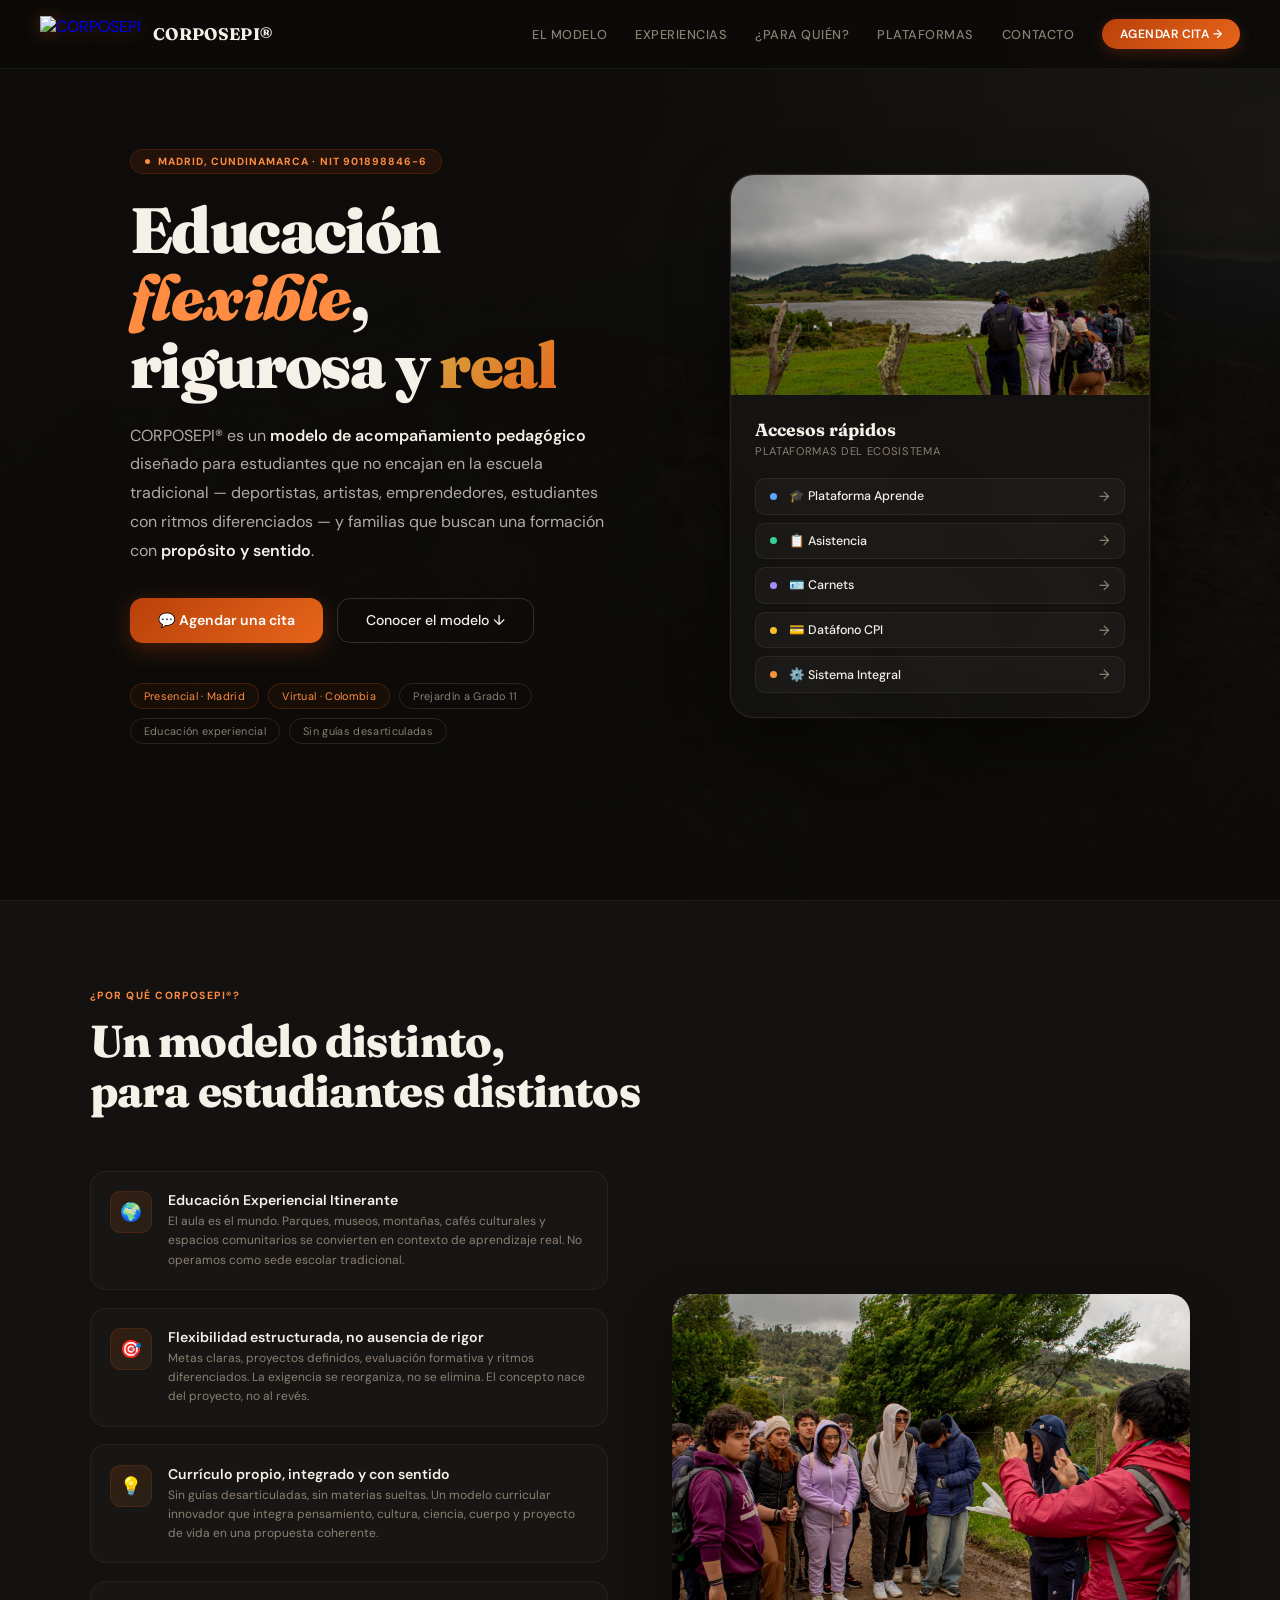
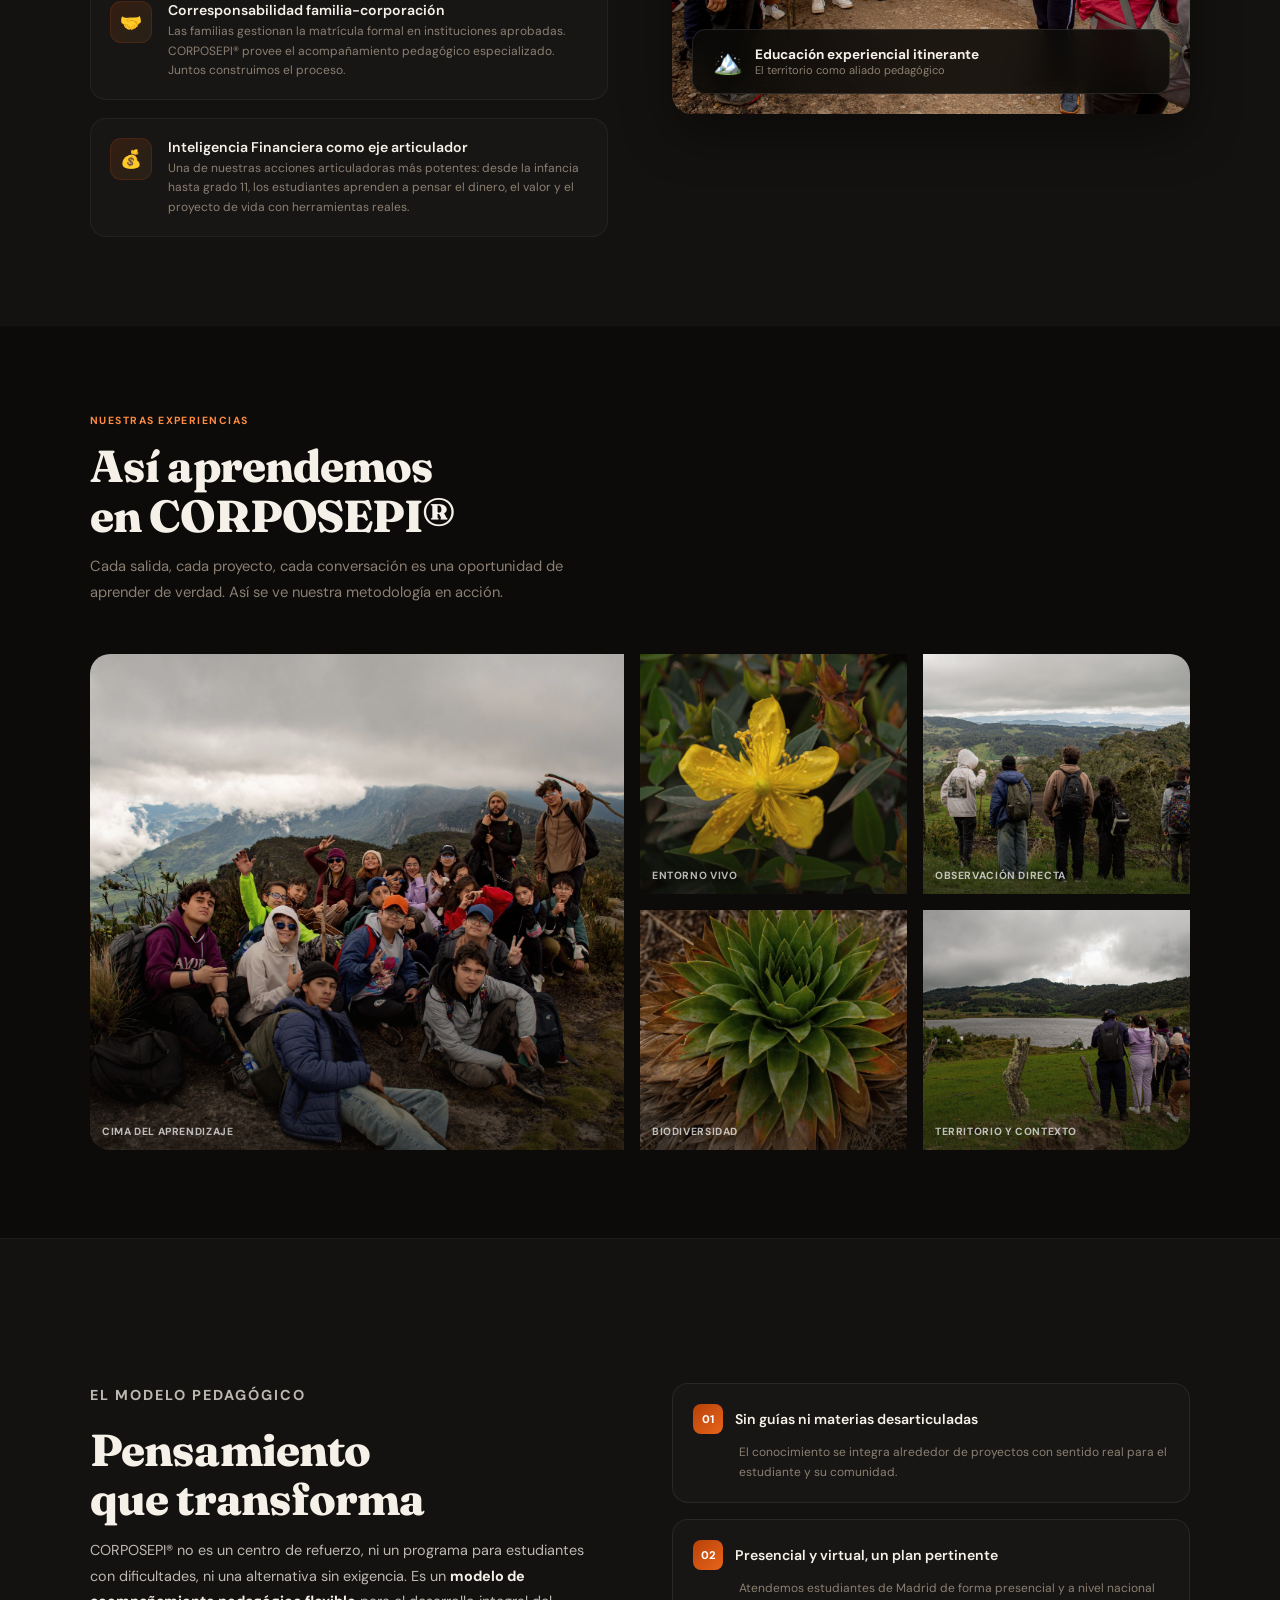
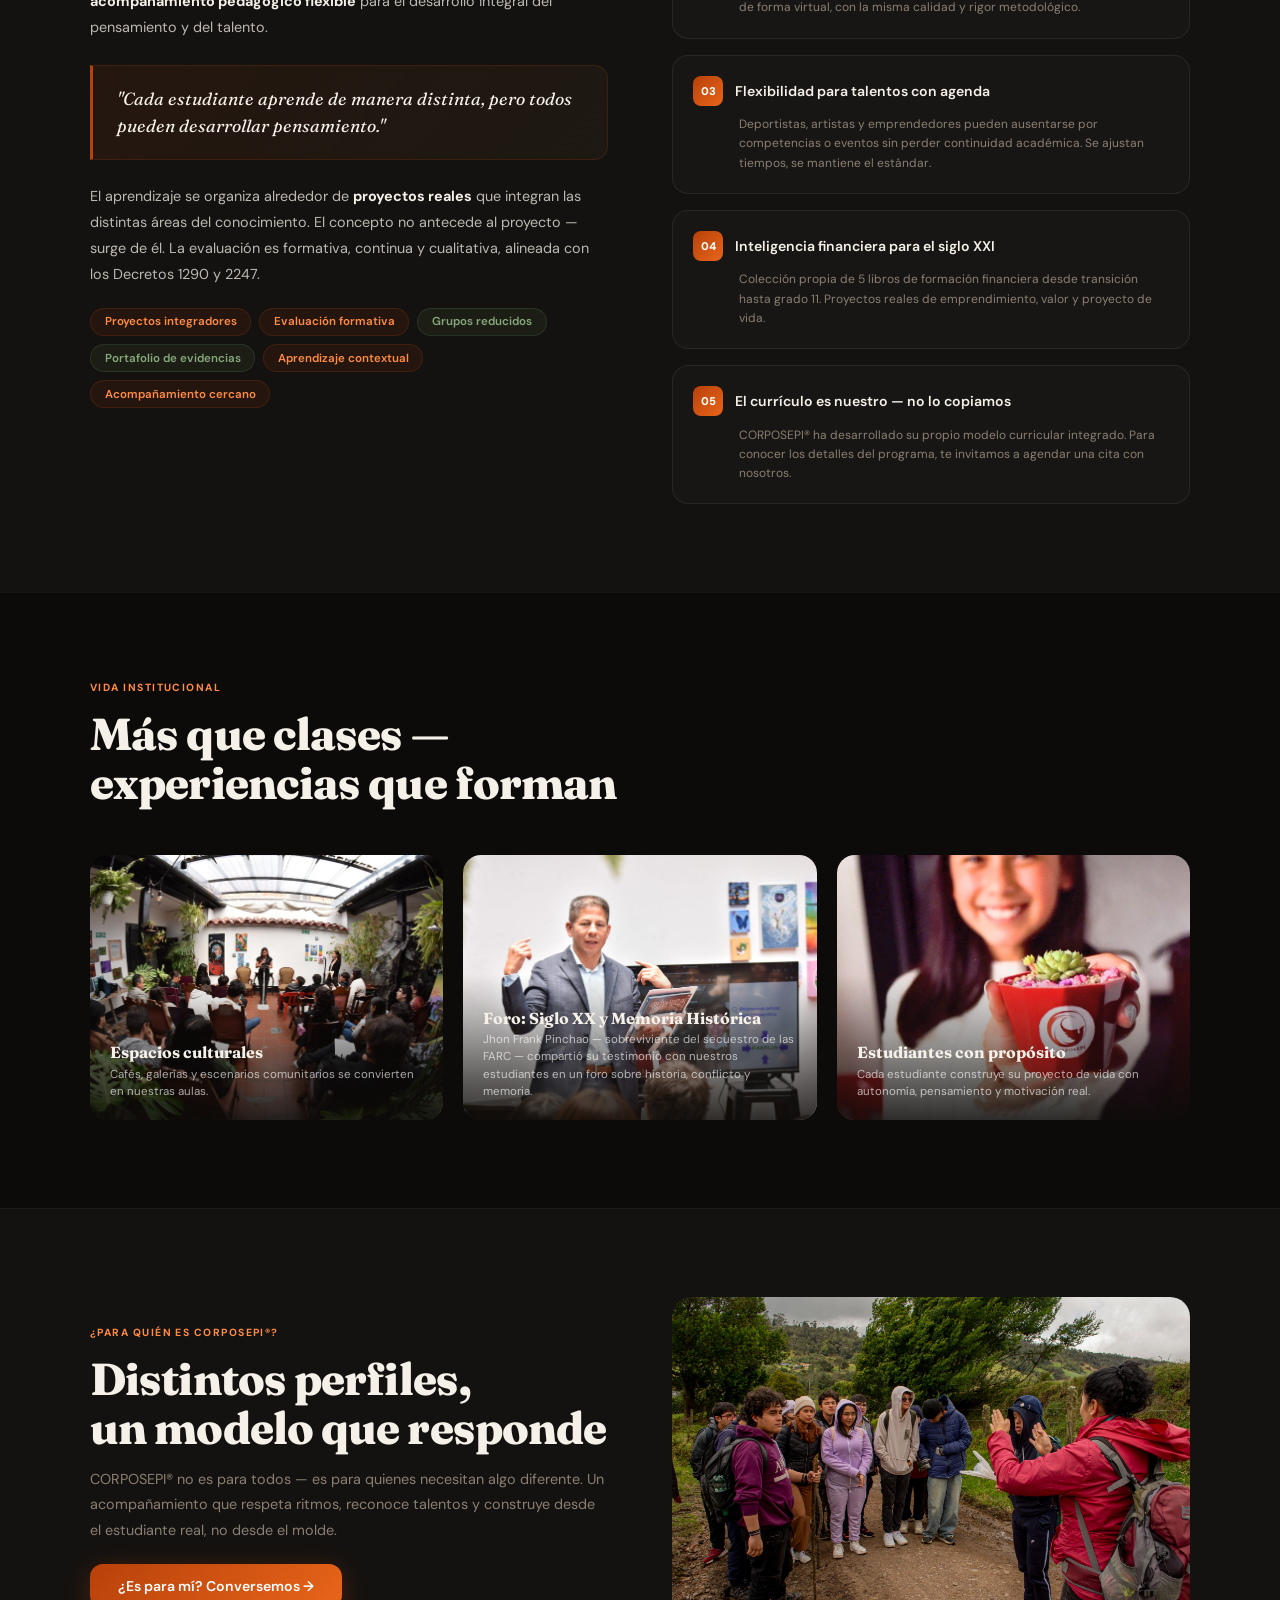
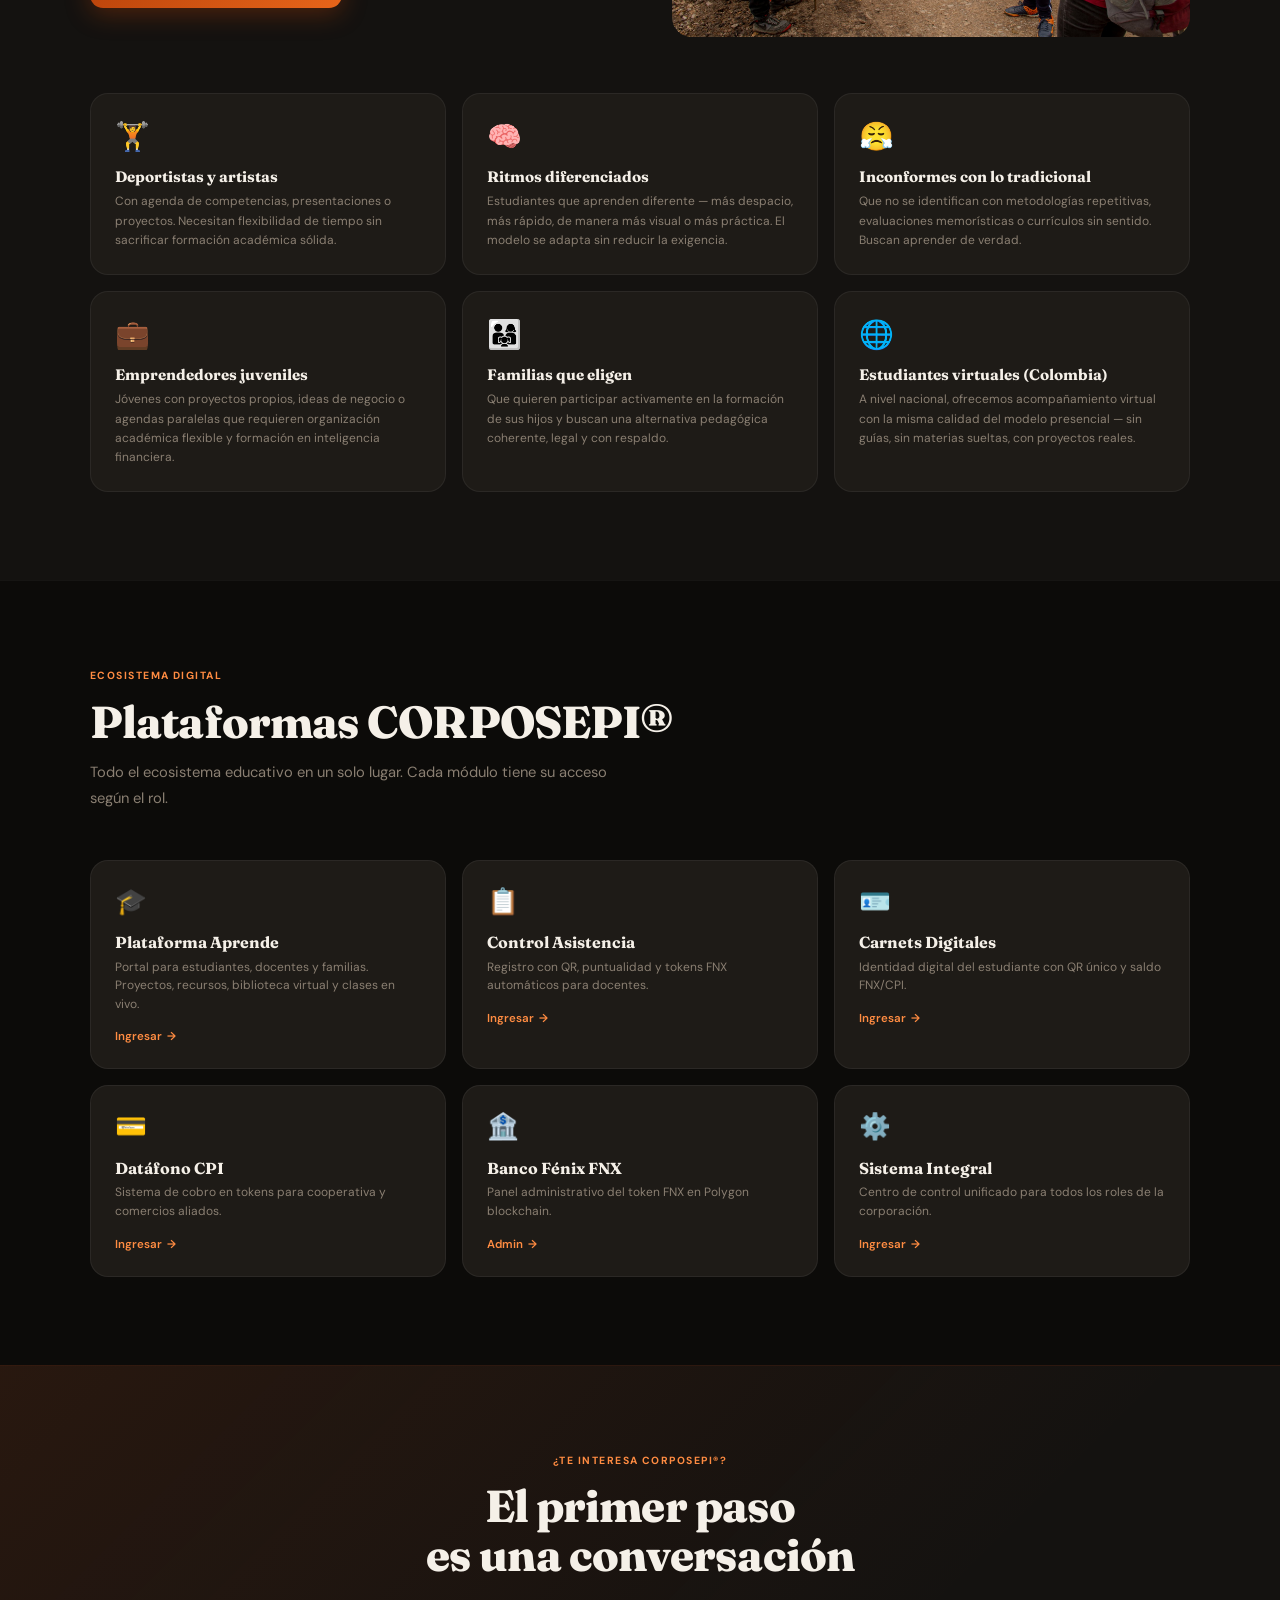
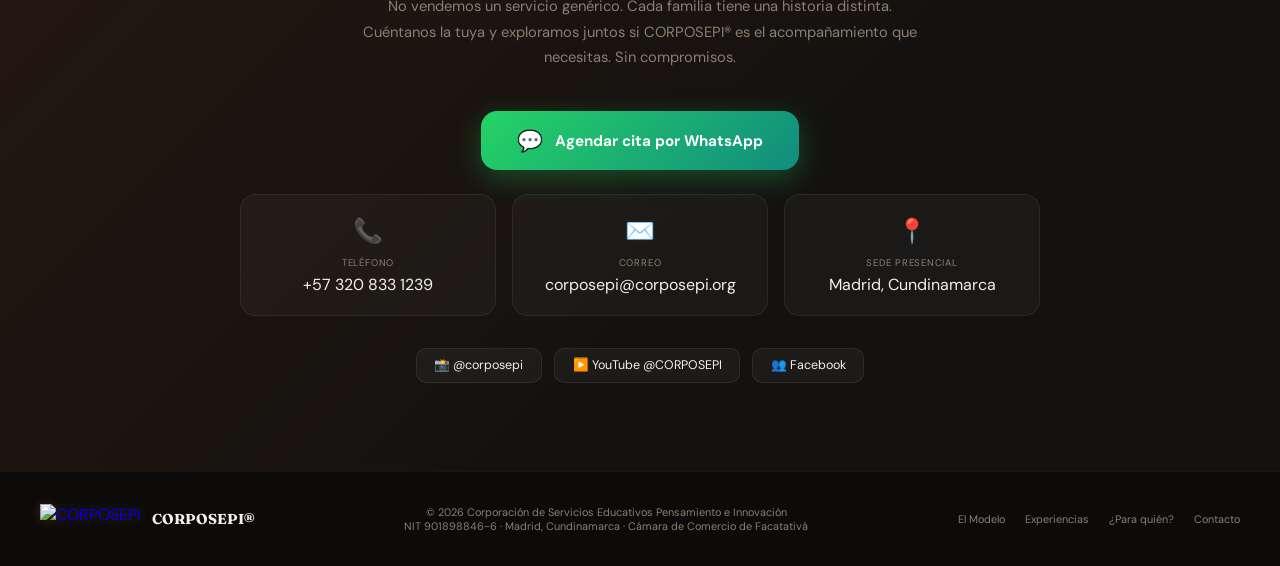
==== index.html @ 85dca864 "Add files via upload" ====
<!DOCTYPE html>
<html lang="es">
<head>
<meta charset="UTF-8"/>
<meta name="viewport" content="width=device-width,initial-scale=1"/>
<title>CORPOSEPI — Pensamiento e Innovación</title>
<meta name="description" content="Corporación de Servicios Educativos Pensamiento e Innovación. Madrid, Cundinamarca. Acompañamiento pedagógico flexible, experiencial e innovador."/>
<link rel="preconnect" href="https://fonts.googleapis.com"/>
<link href="https://fonts.googleapis.com/css2?family=Fraunces:ital,opsz,wght@0,9..144,300;0,9..144,700;0,9..144,900;1,9..144,300;1,9..144,700&family=DM+Sans:wght@300;400;500;600&family=DM+Mono:wght@400;500&display=swap" rel="stylesheet"/>
<style>
:root{
  --corp:#B8410A;--corp2:#E8651A;--corp3:#FF8C42;
  --gold:#D4A843;--gold2:#F0C060;
  --dark:#0C0B09;--dark2:#141210;--dark3:#1E1B17;--dark4:#2A2520;
  --text:#F5F0E8;--muted:#8A7F72;--cream:#F7F2EA;
  --sage:#4A6741;
}
*{margin:0;padding:0;box-sizing:border-box;}
html{scroll-behavior:smooth;}
body{font-family:'DM Sans',sans-serif;background:var(--dark);color:var(--text);overflow-x:hidden;}

/* NAV */
nav{position:fixed;top:0;left:0;right:0;z-index:100;padding:1rem 2.5rem;display:flex;align-items:center;justify-content:space-between;background:rgba(12,11,9,0.9);backdrop-filter:blur(20px);border-bottom:1px solid rgba(255,255,255,0.05);transition:border-color .3s;}
.nav-logo{display:flex;align-items:center;gap:.75rem;text-decoration:none;}
.nav-logo img{height:36px;filter:drop-shadow(0 2px 8px rgba(184,65,10,0.4));}
.nav-brand{font-family:'Fraunces',serif;font-size:1.05rem;font-weight:700;color:var(--text);letter-spacing:.02em;}
.nav-links{display:flex;gap:1.75rem;align-items:center;}
.nav-links a{font-size:.8rem;font-weight:500;color:var(--muted);text-decoration:none;letter-spacing:.04em;text-transform:uppercase;transition:color .2s;}
.nav-links a:hover{color:var(--text);}
.nav-cta{background:linear-gradient(135deg,var(--corp),var(--corp2));color:#fff!important;padding:.45rem 1.1rem;border-radius:99px;font-size:.75rem!important;font-weight:600!important;box-shadow:0 4px 14px rgba(184,65,10,0.3);transition:box-shadow .2s,opacity .2s!important;}
.nav-cta:hover{opacity:.88;box-shadow:0 6px 20px rgba(184,65,10,0.4);}
.nav-burger{display:none;flex-direction:column;gap:5px;cursor:pointer;background:none;border:none;padding:.3rem;}
.nav-burger span{width:22px;height:1.5px;background:var(--text);border-radius:2px;transition:.3s;}

/* HERO */
#hero{min-height:100vh;position:relative;display:flex;align-items:center;overflow:hidden;padding-top:5rem;}
.hero-bg{position:absolute;inset:0;}
.hero-bg img{width:100%;height:100%;object-fit:cover;opacity:.22;filter:brightness(.7) saturate(.8);}
.hero-bg::after{content:'';position:absolute;inset:0;background:linear-gradient(to right,rgba(12,11,9,0.95) 45%,rgba(12,11,9,0.5) 100%),linear-gradient(to top,rgba(12,11,9,0.9) 0%,transparent 40%);}
.hero-inner{position:relative;z-index:1;max-width:1100px;margin:0 auto;padding:4rem 2.5rem;display:grid;grid-template-columns:1fr 420px;gap:4rem;align-items:center;}
.hero-pretag{display:inline-flex;align-items:center;gap:.5rem;background:rgba(184,65,10,0.12);border:1px solid rgba(184,65,10,0.25);border-radius:99px;padding:.3rem .85rem;font-size:.65rem;font-weight:700;color:var(--corp3);letter-spacing:.1em;text-transform:uppercase;margin-bottom:1.4rem;}
.hero-pretag::before{content:'';width:5px;height:5px;border-radius:50%;background:var(--corp3);animation:pulse 2s infinite;}
@keyframes pulse{0%,100%{opacity:1}50%{opacity:.3}}
h1{font-family:'Fraunces',serif;font-size:clamp(2.6rem,5vw,4rem);font-weight:900;line-height:1.05;letter-spacing:-.025em;margin-bottom:1.5rem;}
h1 em{font-style:italic;color:var(--corp3);}
h1 span{background:linear-gradient(135deg,var(--gold),var(--corp2));-webkit-background-clip:text;-webkit-text-fill-color:transparent;}
.hero-lead{font-size:1rem;color:rgba(245,240,232,0.7);line-height:1.8;max-width:480px;margin-bottom:2rem;}
.hero-lead strong{color:var(--text);font-weight:600;}
.hero-btns{display:flex;gap:.85rem;flex-wrap:wrap;margin-bottom:2.5rem;}
.btn-p{background:linear-gradient(135deg,var(--corp),var(--corp2));color:#fff;text-decoration:none;padding:.8rem 1.75rem;border-radius:13px;font-size:.88rem;font-weight:600;box-shadow:0 6px 24px rgba(184,65,10,0.35);transition:transform .2s,box-shadow .2s;display:inline-flex;align-items:center;gap:.45rem;}
.btn-p:hover{transform:translateY(-2px);box-shadow:0 10px 32px rgba(184,65,10,0.45);}
.btn-o{border:1px solid rgba(255,255,255,0.15);color:var(--text);text-decoration:none;padding:.8rem 1.75rem;border-radius:13px;font-size:.88rem;font-weight:500;transition:border-color .2s,background .2s;display:inline-flex;align-items:center;gap:.45rem;}
.btn-o:hover{border-color:rgba(255,255,255,0.3);background:rgba(255,255,255,0.04);}
.hero-chips{display:flex;gap:.6rem;flex-wrap:wrap;}
.chip{font-size:.68rem;padding:.3rem .8rem;border-radius:99px;border:1px solid rgba(255,255,255,0.1);color:var(--muted);letter-spacing:.03em;}
.chip.c{border-color:rgba(184,65,10,0.3);color:var(--corp3);background:rgba(184,65,10,0.07);}

/* Hero card */
.hero-card{background:rgba(255,255,255,0.03);backdrop-filter:blur(24px);border:1px solid rgba(255,255,255,0.08);border-radius:24px;padding:0;overflow:hidden;box-shadow:0 20px 60px rgba(0,0,0,0.4),0 0 0 1px rgba(184,65,10,0.1);}
.hero-card-img{width:100%;height:220px;object-fit:cover;object-position:center top;display:block;}
.hero-card-body{padding:1.5rem;}
.hc-title{font-family:'Fraunces',serif;font-size:1.1rem;font-weight:700;margin-bottom:.25rem;}
.hc-sub{font-size:.7rem;color:var(--muted);letter-spacing:.06em;text-transform:uppercase;margin-bottom:1.25rem;}
.hc-links{display:flex;flex-direction:column;gap:.5rem;}
.hc-link{display:flex;align-items:center;gap:.7rem;padding:.55rem .9rem;background:rgba(255,255,255,0.03);border:1px solid rgba(255,255,255,0.06);border-radius:10px;text-decoration:none;color:var(--text);font-size:.78rem;font-weight:500;transition:border-color .2s,background .2s;}
.hc-link:hover{border-color:rgba(184,65,10,0.3);background:rgba(184,65,10,0.05);}
.hc-dot{width:7px;height:7px;border-radius:50%;flex-shrink:0;}
.hc-arr{margin-left:auto;color:var(--muted);font-size:.85rem;transition:transform .2s;}
.hc-link:hover .hc-arr{transform:translateX(3px);}

/* SECTIONS */
section{padding:5.5rem 2.5rem;position:relative;z-index:1;}
.si{max-width:1100px;margin:0 auto;}
.sec-label{font-size:.65rem;font-weight:700;letter-spacing:.14em;text-transform:uppercase;color:var(--corp3);margin-bottom:.9rem;}
.sec-title{font-family:'Fraunces',serif;font-size:clamp(1.8rem,3.5vw,2.8rem);font-weight:800;line-height:1.1;letter-spacing:-.02em;margin-bottom:.9rem;}
.sec-desc{font-size:.92rem;color:var(--muted);line-height:1.75;max-width:520px;}

/* DIFERENCIAL */
#diferencial{background:var(--dark2);border-top:1px solid rgba(255,255,255,0.04);}
.dif-grid{display:grid;grid-template-columns:1fr 1fr;gap:4rem;align-items:center;margin-top:3.5rem;}
.dif-items{display:flex;flex-direction:column;gap:1.1rem;}
.dif-item{display:flex;gap:1rem;padding:1.2rem;background:rgba(255,255,255,0.02);border:1px solid rgba(255,255,255,0.05);border-radius:16px;transition:border-color .2s;}
.dif-item:hover{border-color:rgba(184,65,10,0.2);}
.dif-icon{width:42px;height:42px;border-radius:11px;display:flex;align-items:center;justify-content:center;font-size:1.1rem;flex-shrink:0;background:linear-gradient(135deg,rgba(184,65,10,0.18),rgba(212,168,67,0.08));border:1px solid rgba(184,65,10,0.2);}
.dif-t{font-weight:600;font-size:.88rem;margin-bottom:.2rem;}
.dif-d{font-size:.75rem;color:var(--muted);line-height:1.6;}
.dif-visual{position:relative;}
.dif-img-main{width:100%;border-radius:20px;object-fit:cover;height:420px;display:block;box-shadow:0 20px 50px rgba(0,0,0,0.4);}
.dif-badge{position:absolute;bottom:1.25rem;left:1.25rem;right:1.25rem;background:rgba(12,11,9,0.88);backdrop-filter:blur(12px);border:1px solid rgba(255,255,255,0.1);border-radius:14px;padding:1rem 1.25rem;display:flex;align-items:center;gap:.75rem;}
.dif-badge-icon{font-size:1.5rem;}
.dif-badge-t{font-weight:700;font-size:.85rem;}
.dif-badge-s{font-size:.7rem;color:var(--muted);}

/* GALERIA */
#galeria{border-top:1px solid rgba(255,255,255,0.04);}
.gallery-grid{display:grid;grid-template-columns:2fr 1fr 1fr;grid-template-rows:240px 240px;gap:1rem;margin-top:3rem;border-radius:20px;overflow:hidden;}
.g-item{overflow:hidden;position:relative;cursor:pointer;}
.g-item img{width:100%;height:100%;object-fit:cover;transition:transform .5s ease,filter .3s;filter:saturate(.85);}
.g-item:hover img{transform:scale(1.05);filter:saturate(1.1);}
.g-item.big{grid-row:span 2;}
.g-item::after{content:'';position:absolute;inset:0;background:linear-gradient(to top,rgba(12,11,9,0.5) 0%,transparent 50%);pointer-events:none;}
.g-label{position:absolute;bottom:.75rem;left:.75rem;font-size:.65rem;font-weight:700;letter-spacing:.06em;text-transform:uppercase;color:rgba(255,255,255,0.7);z-index:1;}

/* MODELO */
#modelo{background:var(--dark2);border-top:1px solid rgba(255,255,255,0.04);}
.modelo-grid{display:grid;grid-template-columns:1fr 1fr;gap:4rem;align-items:start;margin-top:3.5rem;}
.modelo-text p{font-size:.9rem;color:rgba(245,240,232,0.75);line-height:1.8;margin-bottom:1rem;}
.modelo-text strong{color:var(--text);}
.modelo-quote{background:linear-gradient(135deg,rgba(184,65,10,0.1),rgba(212,168,67,0.05));border:1px solid rgba(184,65,10,0.2);border-left:3px solid var(--corp);border-radius:0 14px 14px 0;padding:1.25rem 1.5rem;margin:1.5rem 0;font-family:'Fraunces',serif;font-style:italic;font-size:1.1rem;line-height:1.5;color:var(--text);}
.modelo-pills{display:flex;flex-wrap:wrap;gap:.5rem;margin-top:1.25rem;}
.pill{font-size:.72rem;font-weight:600;padding:.35rem .85rem;border-radius:99px;background:rgba(184,65,10,0.1);border:1px solid rgba(184,65,10,0.2);color:var(--corp3);}
.pill.g{background:rgba(74,103,65,0.15);border-color:rgba(74,103,65,0.3);color:#86a87a;}
.modelo-cards{display:flex;flex-direction:column;gap:1rem;}
.mc{background:rgba(255,255,255,0.02);border:1px solid rgba(255,255,255,0.07);border-radius:16px;padding:1.25rem;}
.mc-head{display:flex;align-items:center;gap:.75rem;margin-bottom:.6rem;}
.mc-num{width:30px;height:30px;border-radius:8px;background:linear-gradient(135deg,var(--corp),var(--corp2));display:flex;align-items:center;justify-content:center;font-size:.7rem;font-weight:800;color:#fff;flex-shrink:0;}
.mc-t{font-weight:600;font-size:.88rem;}
.mc-d{font-size:.75rem;color:var(--muted);line-height:1.6;padding-left:2.85rem;}

/* FOTOS EVENTO */
#eventos{border-top:1px solid rgba(255,255,255,0.04);}
.eventos-grid{display:grid;grid-template-columns:1fr 1fr 1fr;gap:1.25rem;margin-top:3rem;}
.ev-card{border-radius:18px;overflow:hidden;position:relative;aspect-ratio:4/3;}
.ev-card img{width:100%;height:100%;object-fit:cover;transition:transform .4s;}
.ev-card:hover img{transform:scale(1.04);}
.ev-overlay{position:absolute;inset:0;background:linear-gradient(to top,rgba(12,11,9,0.85) 0%,transparent 55%);display:flex;flex-direction:column;justify-content:flex-end;padding:1.25rem;}
.ev-title{font-family:'Fraunces',serif;font-size:1rem;font-weight:700;margin-bottom:.2rem;}
.ev-desc{font-size:.72rem;color:rgba(255,255,255,0.65);line-height:1.5;}

/* PERFILES */
#perfiles{background:var(--dark2);border-top:1px solid rgba(255,255,255,0.04);}
.perfiles-intro{display:grid;grid-template-columns:1fr 1fr;gap:4rem;align-items:center;margin-bottom:3.5rem;}
.perfiles-img{border-radius:20px;overflow:hidden;height:340px;}
.perfiles-img img{width:100%;height:100%;object-fit:cover;object-position:center 30%;}
.perfiles-grid{display:grid;grid-template-columns:repeat(3,1fr);gap:1rem;}
.pf-card{background:var(--dark3);border:1px solid rgba(255,255,255,0.06);border-radius:18px;padding:1.5rem;transition:transform .2s,border-color .2s;}
.pf-card:hover{transform:translateY(-3px);border-color:rgba(184,65,10,0.2);}
.pf-icon{font-size:1.75rem;margin-bottom:.75rem;}
.pf-t{font-family:'Fraunces',serif;font-size:.95rem;font-weight:700;margin-bottom:.4rem;}
.pf-d{font-size:.75rem;color:var(--muted);line-height:1.6;}

/* ACCESOS */
#accesos{border-top:1px solid rgba(255,255,255,0.04);}
.accesos-grid{display:grid;grid-template-columns:repeat(3,1fr);gap:1rem;margin-top:3rem;}
.ac-card{background:var(--dark3);border:1px solid rgba(255,255,255,0.06);border-radius:18px;padding:1.5rem;text-decoration:none;color:var(--text);display:block;transition:transform .25s,border-color .25s,box-shadow .25s;position:relative;overflow:hidden;}
.ac-card::before{content:'';position:absolute;inset:0;background:linear-gradient(135deg,var(--cc,rgba(184,65,10,0.07)) 0%,transparent 60%);opacity:0;transition:opacity .3s;}
.ac-card:hover{transform:translateY(-4px);box-shadow:0 16px 48px rgba(0,0,0,0.3);}
.ac-card:hover::before{opacity:1;}
.ac-icon{font-size:1.6rem;margin-bottom:.9rem;}
.ac-t{font-family:'Fraunces',serif;font-size:1rem;font-weight:700;margin-bottom:.35rem;}
.ac-d{font-size:.75rem;color:var(--muted);line-height:1.55;margin-bottom:1rem;}
.ac-arr{font-size:.72rem;font-weight:600;color:var(--corp3);display:flex;align-items:center;gap:.3rem;transition:gap .2s;}
.ac-card:hover .ac-arr{gap:.55rem;}

/* CTA CONTACTO */
#contacto{background:linear-gradient(135deg,rgba(184,65,10,0.12) 0%,rgba(12,11,9,0) 60%),var(--dark2);border-top:1px solid rgba(184,65,10,0.15);}
.cta-inner{max-width:800px;margin:0 auto;text-align:center;}
.cta-inner .sec-desc{margin:0 auto 2.5rem;max-width:560px;}
.cta-cards{display:grid;grid-template-columns:repeat(3,1fr);gap:1rem;margin-bottom:2rem;}
.cc{background:rgba(255,255,255,0.03);border:1px solid rgba(255,255,255,0.07);border-radius:16px;padding:1.25rem;text-align:center;text-decoration:none;color:var(--text);transition:border-color .2s,transform .2s;}
.cc:hover{border-color:rgba(184,65,10,0.3);transform:translateY(-3px);}
.cc-icon{font-size:1.5rem;margin-bottom:.6rem;}
.cc-l{font-size:.6rem;color:var(--muted);letter-spacing:.08em;text-transform:uppercase;margin-bottom:.3rem;}
.cc-v{font-size:.82rem;font-weight:500;}
.cta-whatsapp{display:inline-flex;align-items:center;gap:.75rem;background:linear-gradient(135deg,#25D366,#128C7E);color:#fff;text-decoration:none;padding:1rem 2.25rem;border-radius:16px;font-size:.95rem;font-weight:700;box-shadow:0 8px 28px rgba(37,211,102,0.3);transition:transform .2s,box-shadow .2s;margin-bottom:1.5rem;}
.cta-whatsapp:hover{transform:translateY(-2px);box-shadow:0 12px 36px rgba(37,211,102,0.4);}
.cta-social{display:flex;gap:.75rem;justify-content:center;flex-wrap:wrap;}
.csoc{display:flex;align-items:center;gap:.5rem;background:rgba(255,255,255,0.04);border:1px solid rgba(255,255,255,0.08);border-radius:10px;padding:.55rem 1.1rem;font-size:.78rem;color:var(--text);text-decoration:none;transition:border-color .2s;}
.csoc:hover{border-color:rgba(255,255,255,0.2);}

/* FOOTER */
footer{background:var(--dark);border-top:1px solid rgba(255,255,255,0.05);padding:2rem 2.5rem;display:flex;align-items:center;justify-content:space-between;flex-wrap:wrap;gap:1rem;position:relative;z-index:1;}
.fl{display:flex;align-items:center;gap:.7rem;text-decoration:none;}
.fl img{height:30px;filter:drop-shadow(0 1px 5px rgba(184,65,10,0.35));}
.fl-n{font-family:'Fraunces',serif;font-size:.9rem;font-weight:700;color:var(--text);}
.ft{font-size:.68rem;color:var(--muted);text-align:center;}
.flinks{display:flex;gap:1.25rem;}
.flinks a{font-size:.68rem;color:var(--muted);text-decoration:none;transition:color .2s;}
.flinks a:hover{color:var(--text);}

/* MOBILE MENU */
.mm{display:none;position:fixed;inset:0;background:rgba(12,11,9,.97);backdrop-filter:blur(20px);z-index:99;flex-direction:column;align-items:center;justify-content:center;gap:2rem;}
.mm.open{display:flex;}
.mm a{font-family:'Fraunces',serif;font-size:1.8rem;font-weight:700;color:var(--text);text-decoration:none;opacity:.6;transition:opacity .2s;}
.mm a:hover{opacity:1;}
.mm-close{position:absolute;top:1.25rem;right:2rem;background:none;border:none;color:var(--text);font-size:1.4rem;cursor:pointer;opacity:.6;}

/* RESPONSIVE */
@media(max-width:900px){
  nav{padding:.85rem 1.25rem;}
  .nav-links{display:none;}
  .nav-burger{display:flex;}
  #hero{padding-top:4rem;}
  .hero-inner{grid-template-columns:1fr;gap:2rem;padding:3rem 1.25rem;}
  .hero-card{display:none;}
  h1{font-size:2.4rem;}
  .dif-grid,.modelo-grid,.perfiles-intro{grid-template-columns:1fr;gap:2rem;}
  .gallery-grid{grid-template-columns:1fr 1fr;grid-template-rows:auto;}
  .g-item.big{grid-row:span 1;}
  .eventos-grid,.perfiles-grid{grid-template-columns:1fr;}
  .accesos-grid{grid-template-columns:1fr 1fr;}
  .cta-cards{grid-template-columns:1fr;}
  section{padding:3.5rem 1.25rem;}
  footer{flex-direction:column;align-items:flex-start;}
}
@media(max-width:600px){
  .accesos-grid{grid-template-columns:1fr;}
  .gallery-grid{grid-template-columns:1fr;}
}

/* ANIMATIONS */
.fu{opacity:0;transform:translateY(28px);transition:opacity .65s ease,transform .65s ease;}
.fu.vis{opacity:1;transform:translateY(0);}
</style>
</head>
<body>

<nav>
  <a href="#" class="nav-logo">
    <img src="https://corposepi.github.io/corposepi-aprende/logo.png" alt="CORPOSEPI"/>
    <span class="nav-brand">CORPOSEPI®</span>
  </a>
  <div class="nav-links">
    <a href="#diferencial">El Modelo</a>
    <a href="#galeria">Experiencias</a>
    <a href="#perfiles">¿Para quién?</a>
    <a href="#accesos">Plataformas</a>
    <a href="#contacto">Contacto</a>
    <a href="https://wa.me/573208331239?text=Hola%2C+me+interesa+conocer+más+sobre+CORPOSEPI" target="_blank" class="nav-cta">Agendar cita →</a>
  </div>
  <button class="nav-burger" onclick="toggleMM()" aria-label="Menú"><span></span><span></span><span></span></button>
</nav>

<div class="mm" id="mm">
  <button class="mm-close" onclick="toggleMM()">✕</button>
  <a href="#diferencial" onclick="toggleMM()">El Modelo</a>
  <a href="#galeria" onclick="toggleMM()">Experiencias</a>
  <a href="#perfiles" onclick="toggleMM()">¿Para quién?</a>
  <a href="#accesos" onclick="toggleMM()">Plataformas</a>
  <a href="#contacto" onclick="toggleMM()">Contacto</a>
  <a href="https://wa.me/573208331239?text=Hola%2C+me+interesa+conocer+más+sobre+CORPOSEPI" target="_blank">Agendar cita</a>
</div>

<!-- HERO -->
<section id="hero">
  <div class="hero-bg">
    <img src="[data-uri]" alt="Estudiantes CORPOSEPI"/>
  </div>
  <div class="hero-inner">
    <div>
      <div class="hero-pretag">Madrid, Cundinamarca · NIT 901898846-6</div>
      <h1>Educación <em>flexible</em>,<br/>rigurosa y <span>real</span></h1>
      <p class="hero-lead">
        CORPOSEPI® es un <strong>modelo de acompañamiento pedagógico</strong> diseñado para estudiantes que no encajan en la escuela tradicional — deportistas, artistas, emprendedores, estudiantes con ritmos diferenciados — y familias que buscan una formación con <strong>propósito y sentido</strong>.
      </p>
      <div class="hero-btns">
        <a href="https://wa.me/573208331239?text=Hola%2C+quiero+agendar+una+cita+para+conocer+CORPOSEPI" target="_blank" class="btn-p">💬 Agendar una cita</a>
        <a href="#diferencial" class="btn-o">Conocer el modelo ↓</a>
      </div>
      <div class="hero-chips">
        <span class="chip c">Presencial · Madrid</span>
        <span class="chip c">Virtual · Colombia</span>
        <span class="chip">Prejardín a Grado 11</span>
        <span class="chip">Educación experiencial</span>
        <span class="chip">Sin guías desarticuladas</span>
      </div>
    </div>
    <div>
      <div class="hero-card">
        <img src="[data-uri]" alt="Salida pedagógica" class="hero-card-img"/>
        <div class="hero-card-body">
          <div class="hc-title">Accesos rápidos</div>
          <div class="hc-sub">Plataformas del ecosistema</div>
          <div class="hc-links">
            <a href="https://corposepi.github.io/corposepi-aprende/" target="_blank" class="hc-link">
              <div class="hc-dot" style="background:#60a5fa"></div>🎓 Plataforma Aprende<span class="hc-arr">→</span>
            </a>
            <a href="https://corposepi.github.io/corposepi-asistencia/" target="_blank" class="hc-link">
              <div class="hc-dot" style="background:#34d399"></div>📋 Asistencia<span class="hc-arr">→</span>
            </a>
            <a href="https://corposepi.github.io/corposepi-carnets/" target="_blank" class="hc-link">
              <div class="hc-dot" style="background:#a78bfa"></div>🪪 Carnets<span class="hc-arr">→</span>
            </a>
            <a href="https://corposepi.github.io/corposepi-datafono/" target="_blank" class="hc-link">
              <div class="hc-dot" style="background:#fbbf24"></div>💳 Datáfono CPI<span class="hc-arr">→</span>
            </a>
            <a href="https://corposepi.github.io/corposepi-sistema/" target="_blank" class="hc-link">
              <div class="hc-dot" style="background:#fb923c"></div>⚙️ Sistema Integral<span class="hc-arr">→</span>
            </a>
          </div>
        </div>
      </div>
    </div>
  </div>
</section>

<!-- DIFERENCIAL -->
<section id="diferencial">
<div class="si">
  <div class="fu"><p class="sec-label">¿Por qué CORPOSEPI®?</p></div>
  <h2 class="sec-title fu">Un modelo distinto,<br/>para estudiantes distintos</h2>
  <div class="dif-grid">
    <div class="dif-items">
      <div class="dif-item fu">
        <div class="dif-icon">🌍</div>
        <div><div class="dif-t">Educación Experiencial Itinerante</div><div class="dif-d">El aula es el mundo. Parques, museos, montañas, cafés culturales y espacios comunitarios se convierten en contexto de aprendizaje real. No operamos como sede escolar tradicional.</div></div>
      </div>
      <div class="dif-item fu">
        <div class="dif-icon">🎯</div>
        <div><div class="dif-t">Flexibilidad estructurada, no ausencia de rigor</div><div class="dif-d">Metas claras, proyectos definidos, evaluación formativa y ritmos diferenciados. La exigencia se reorganiza, no se elimina. El concepto nace del proyecto, no al revés.</div></div>
      </div>
      <div class="dif-item fu">
        <div class="dif-icon">💡</div>
        <div><div class="dif-t">Currículo propio, integrado y con sentido</div><div class="dif-d">Sin guías desarticuladas, sin materias sueltas. Un modelo curricular innovador que integra pensamiento, cultura, ciencia, cuerpo y proyecto de vida en una propuesta coherente.</div></div>
      </div>
      <div class="dif-item fu">
        <div class="dif-icon">🤝</div>
        <div><div class="dif-t">Corresponsabilidad familia-corporación</div><div class="dif-d">Las familias gestionan la matrícula formal en instituciones aprobadas. CORPOSEPI® provee el acompañamiento pedagógico especializado. Juntos construimos el proceso.</div></div>
      </div>
      <div class="dif-item fu">
        <div class="dif-icon">💰</div>
        <div><div class="dif-t">Inteligencia Financiera como eje articulador</div><div class="dif-d">Una de nuestras acciones articuladoras más potentes: desde la infancia hasta grado 11, los estudiantes aprenden a pensar el dinero, el valor y el proyecto de vida con herramientas reales.</div></div>
      </div>
    </div>
    <div class="dif-visual fu">
      <img src="[data-uri]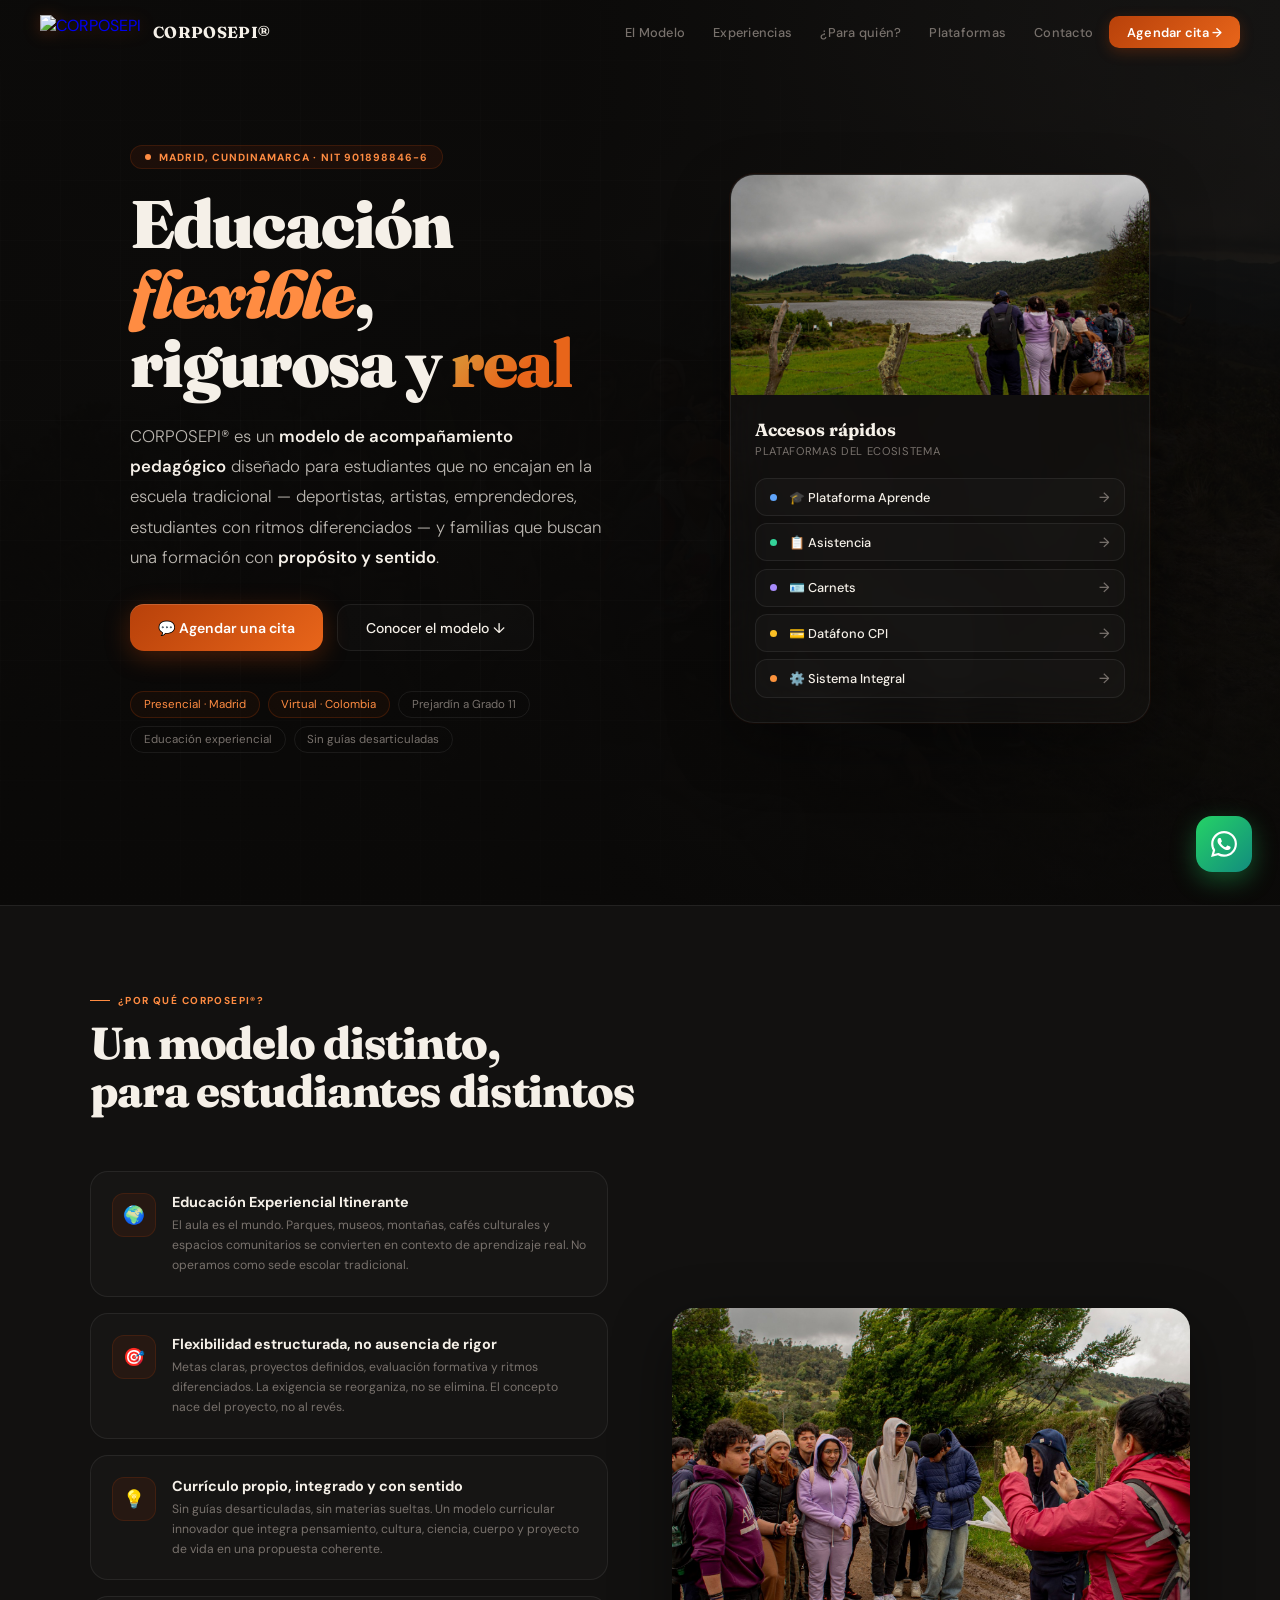
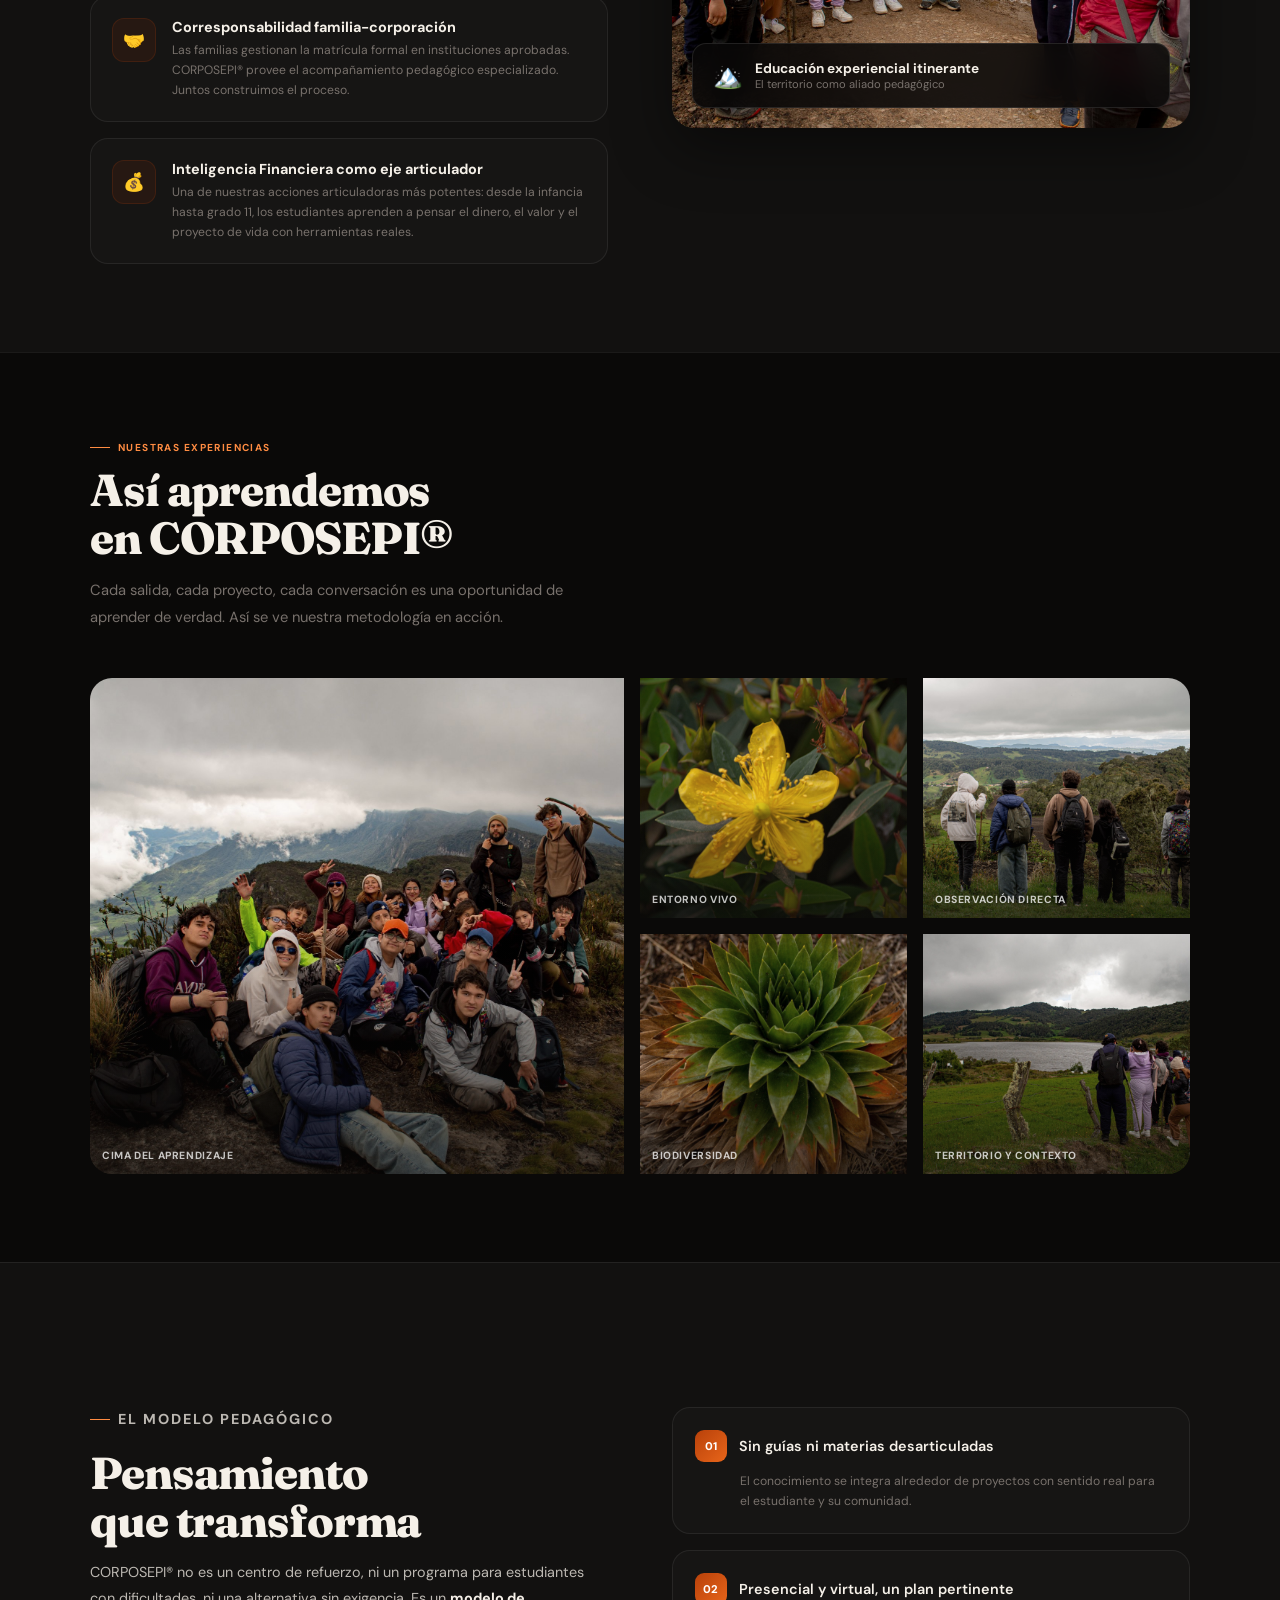
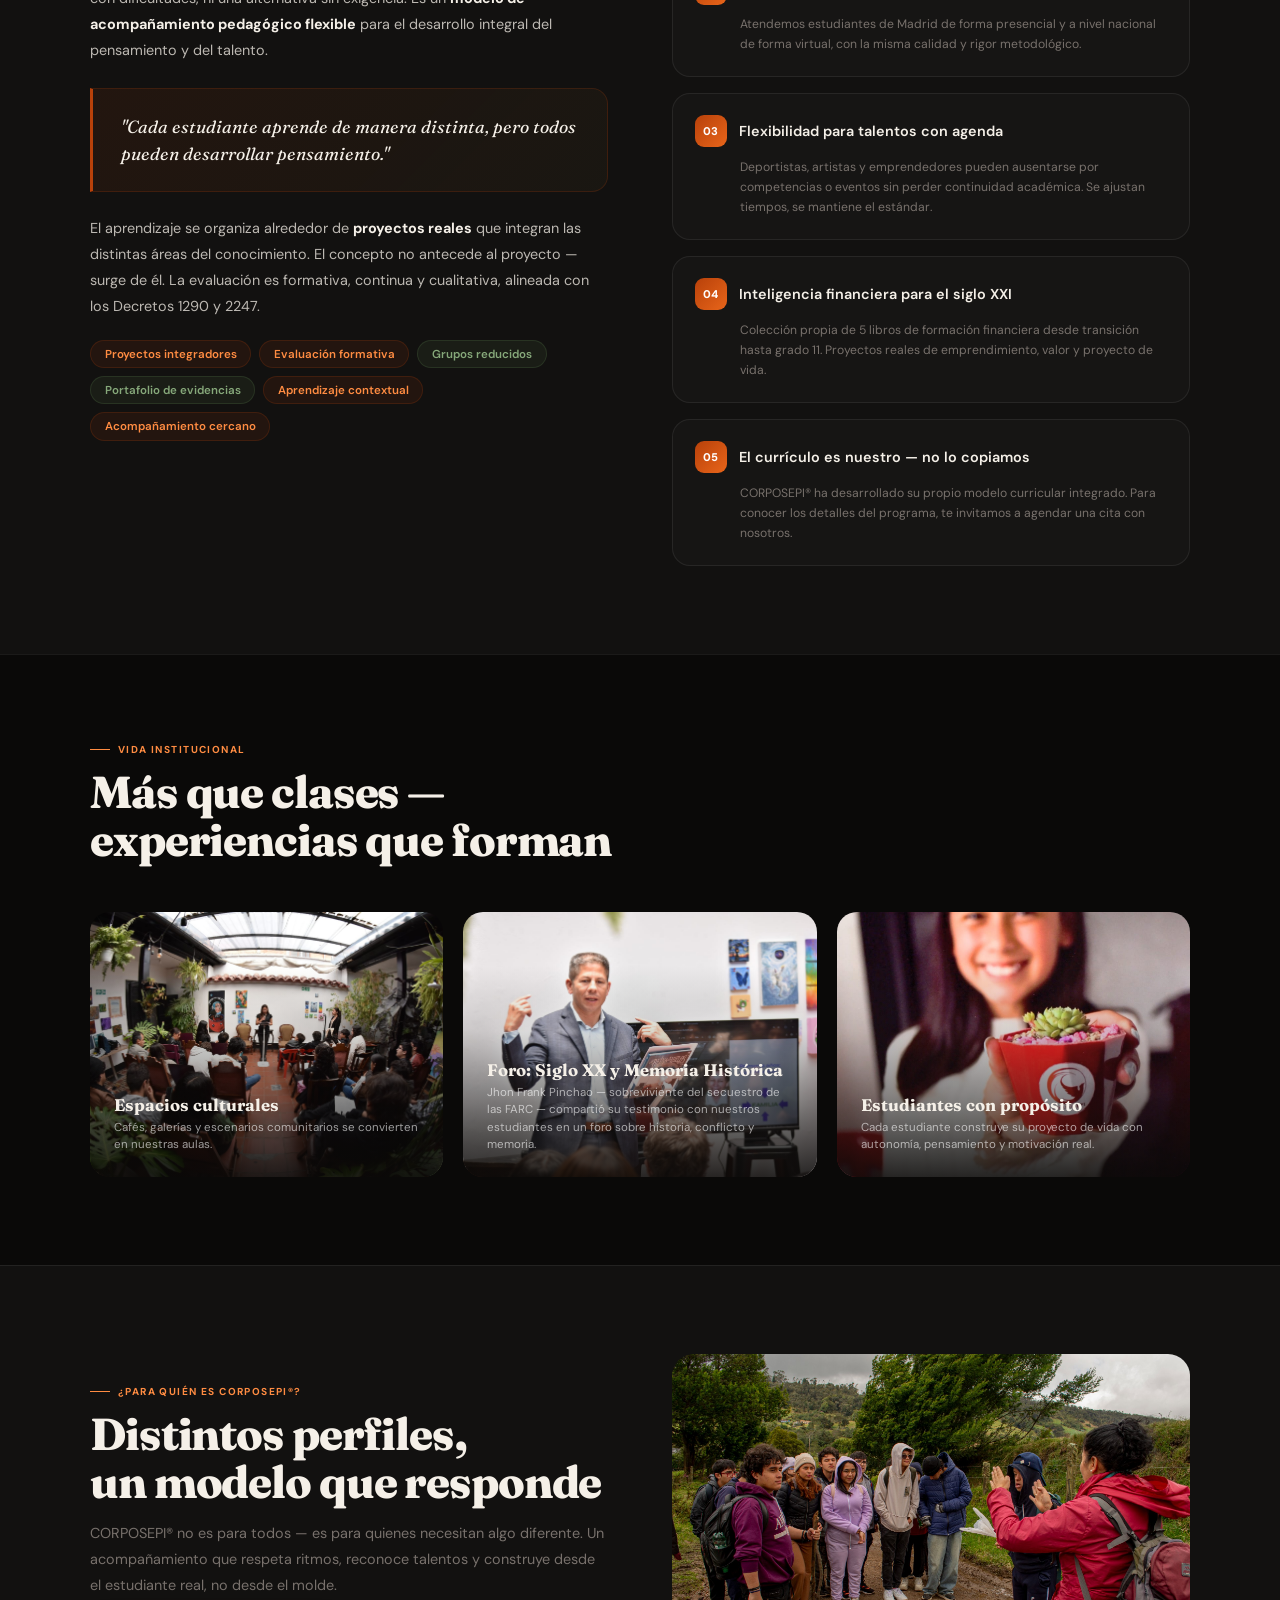
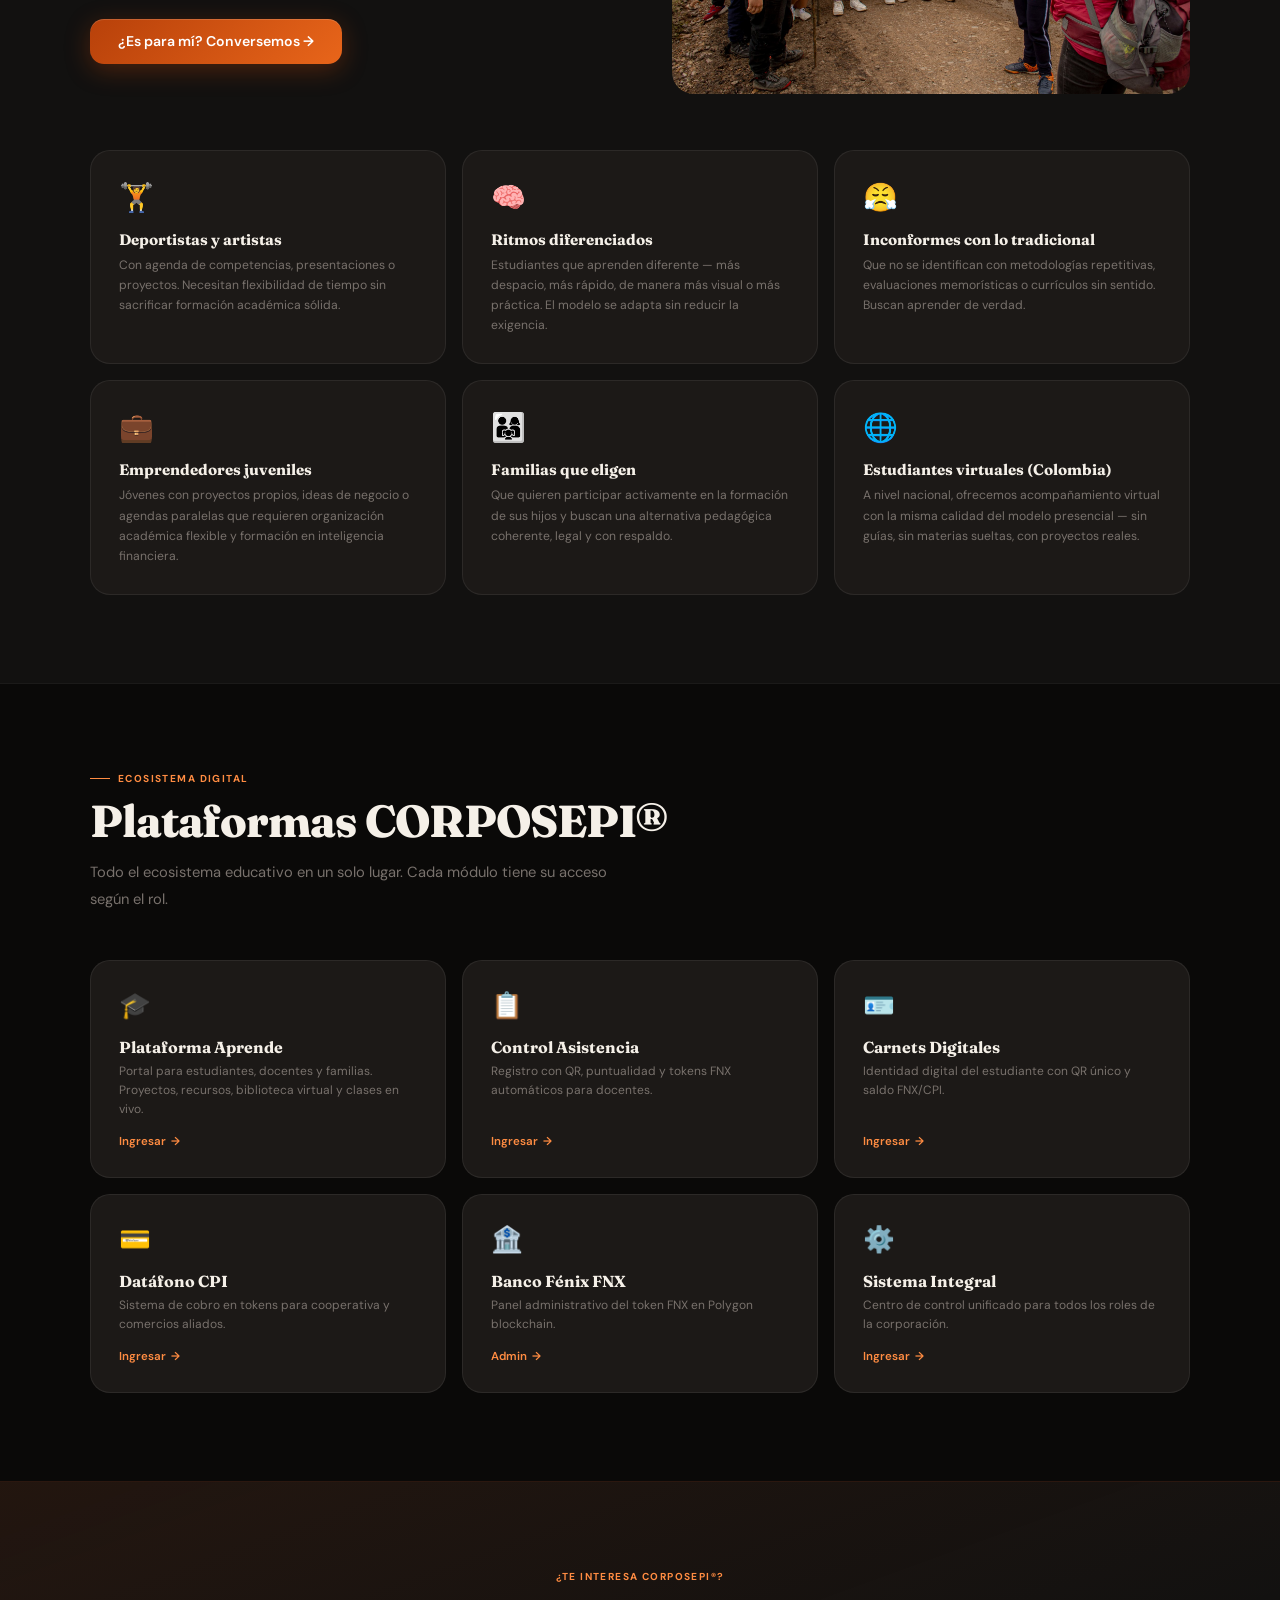
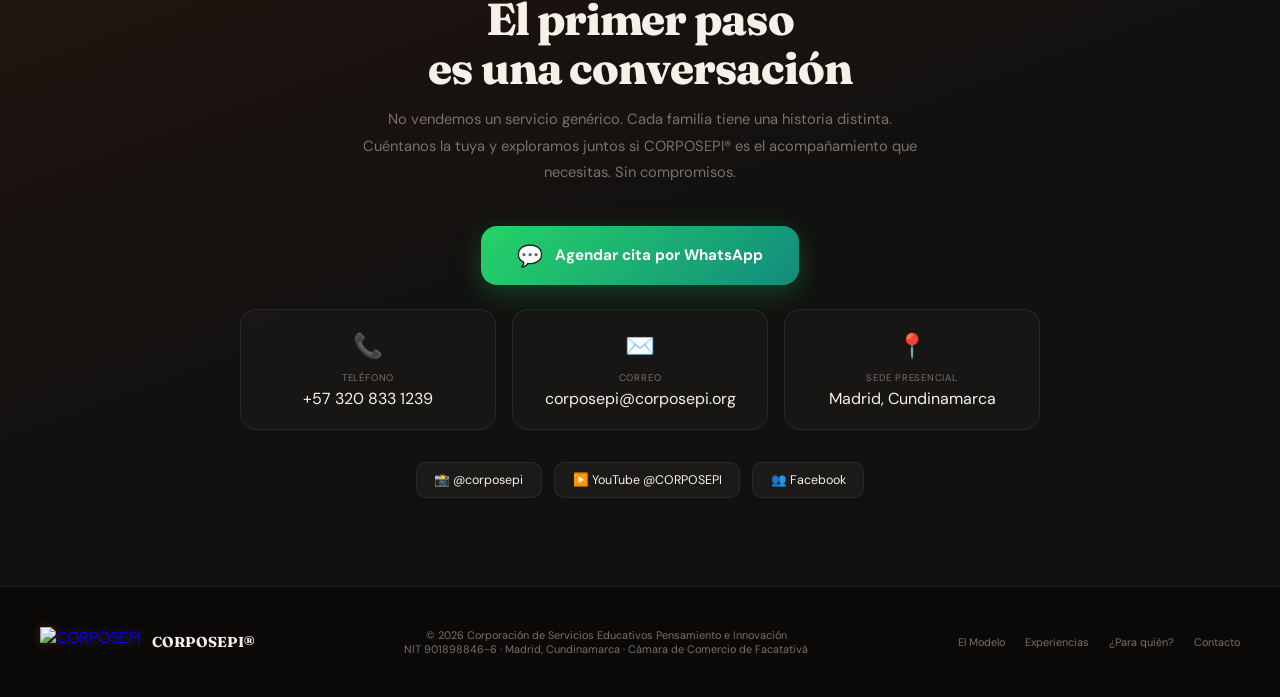
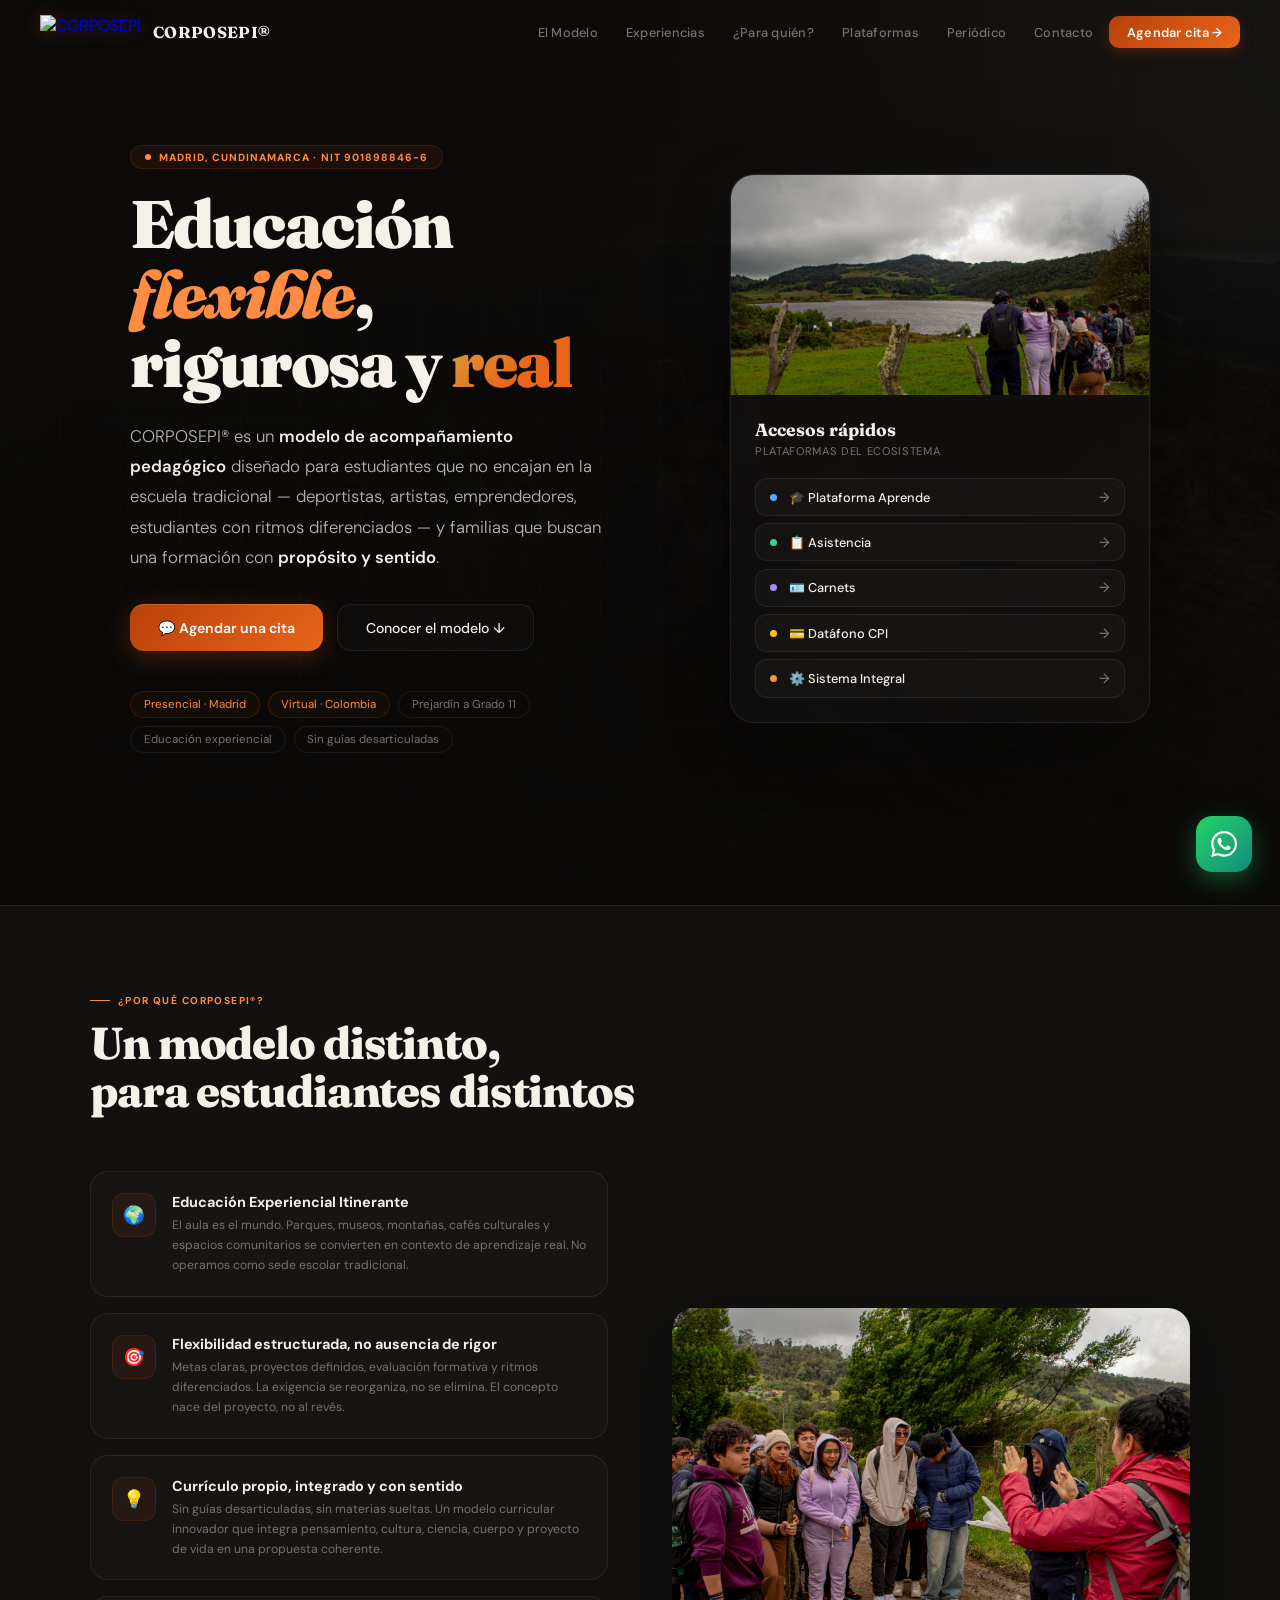
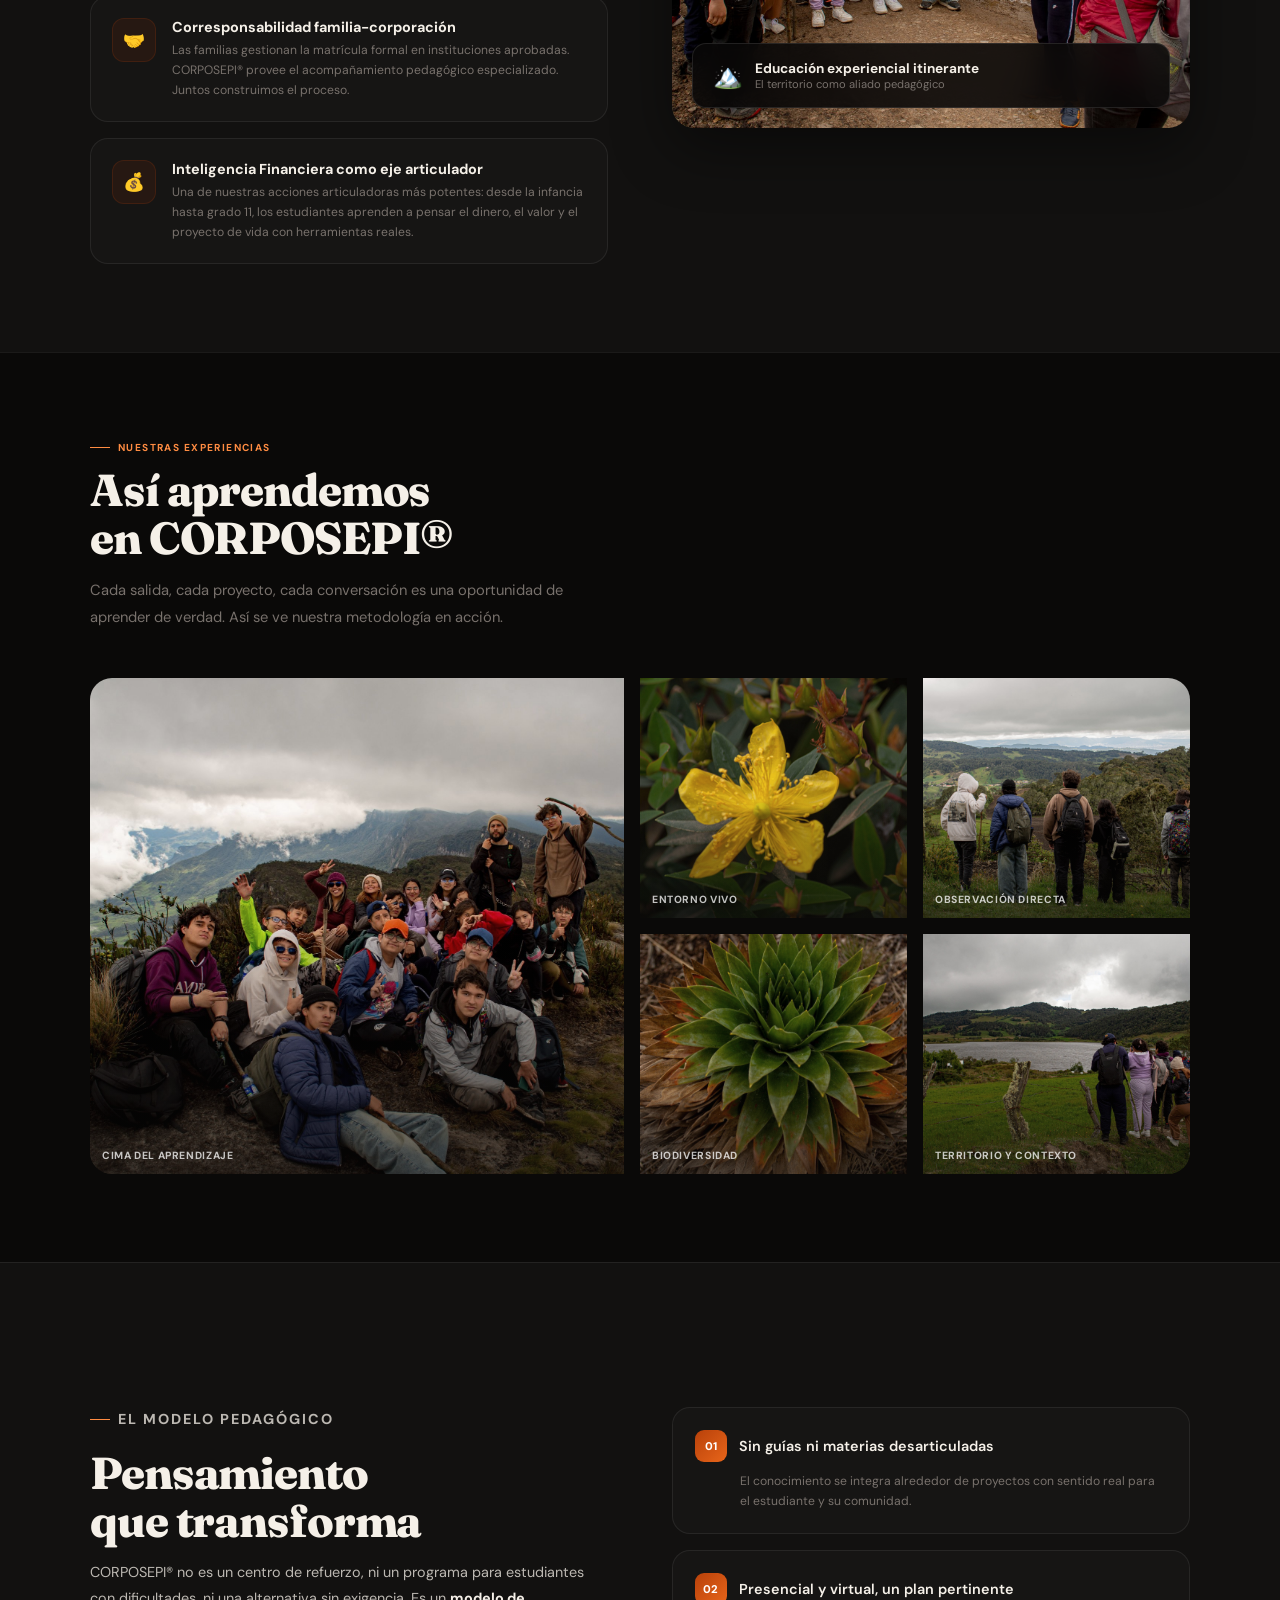
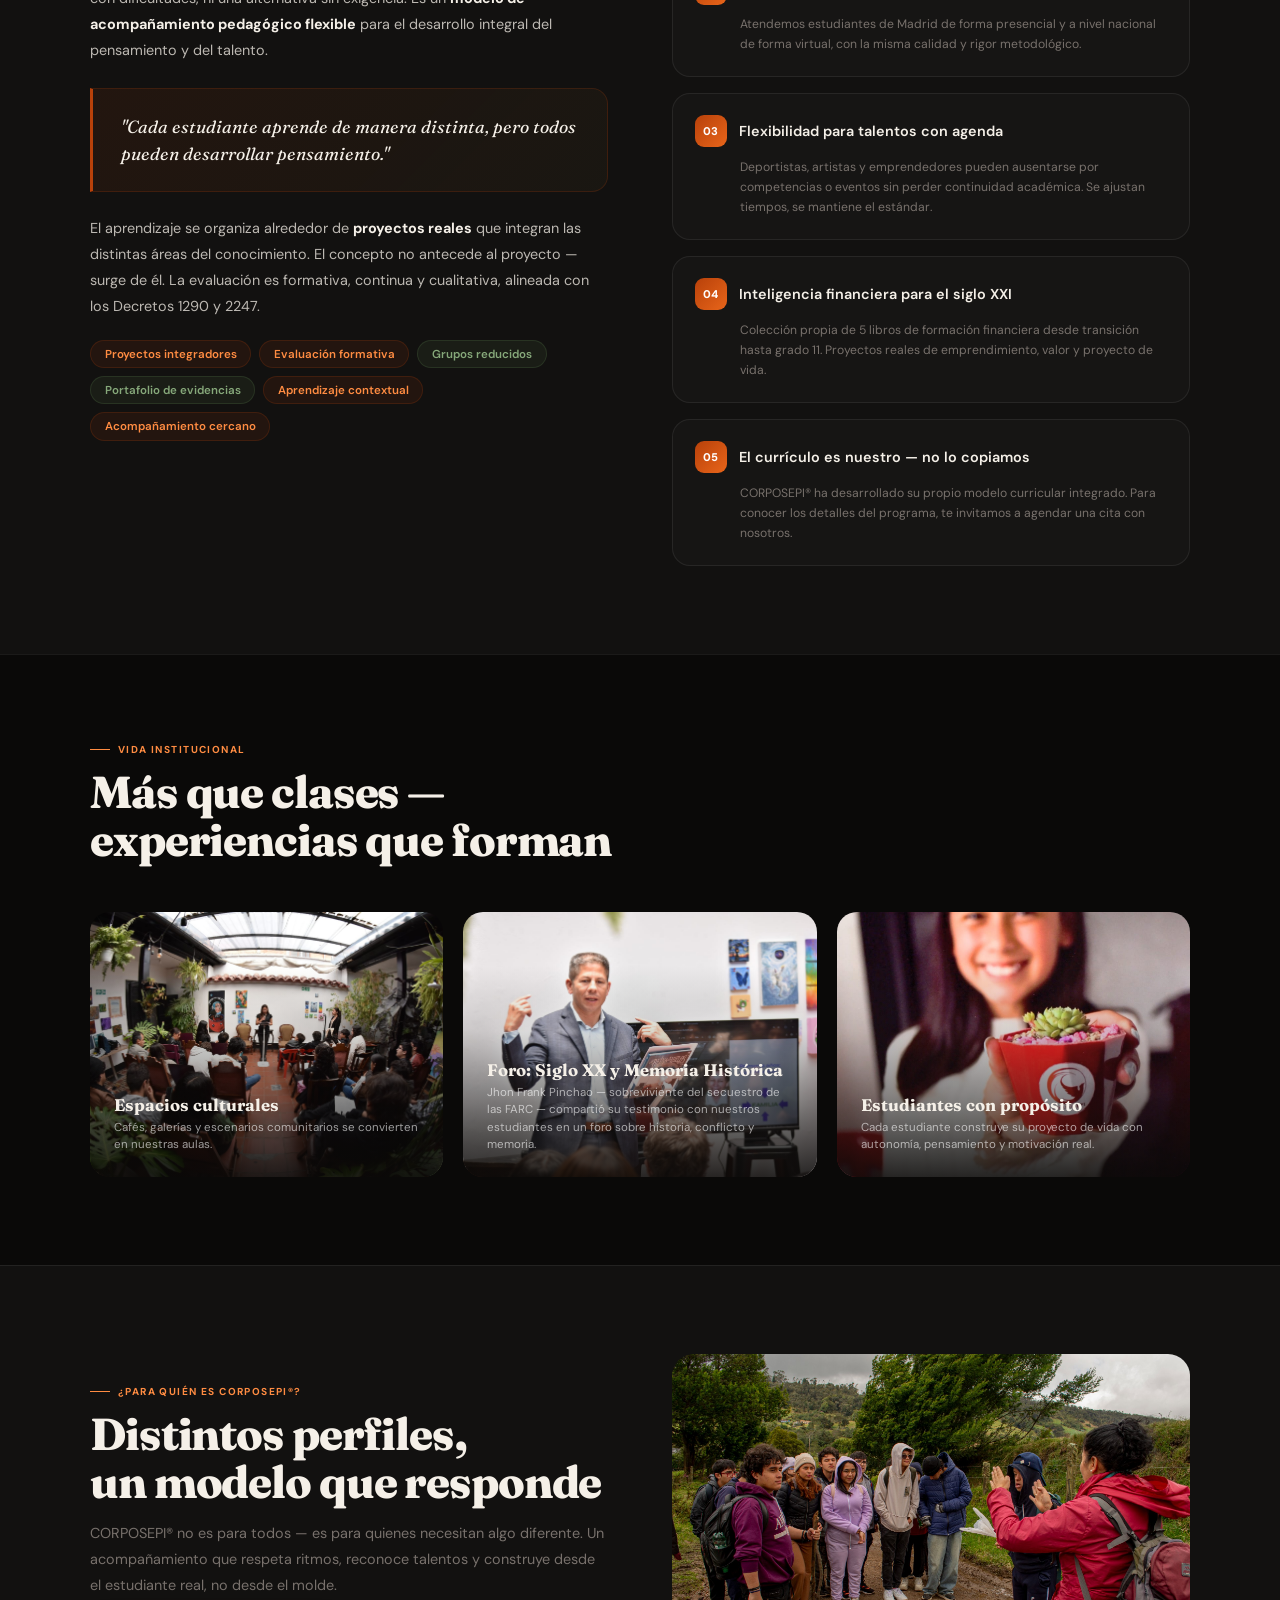
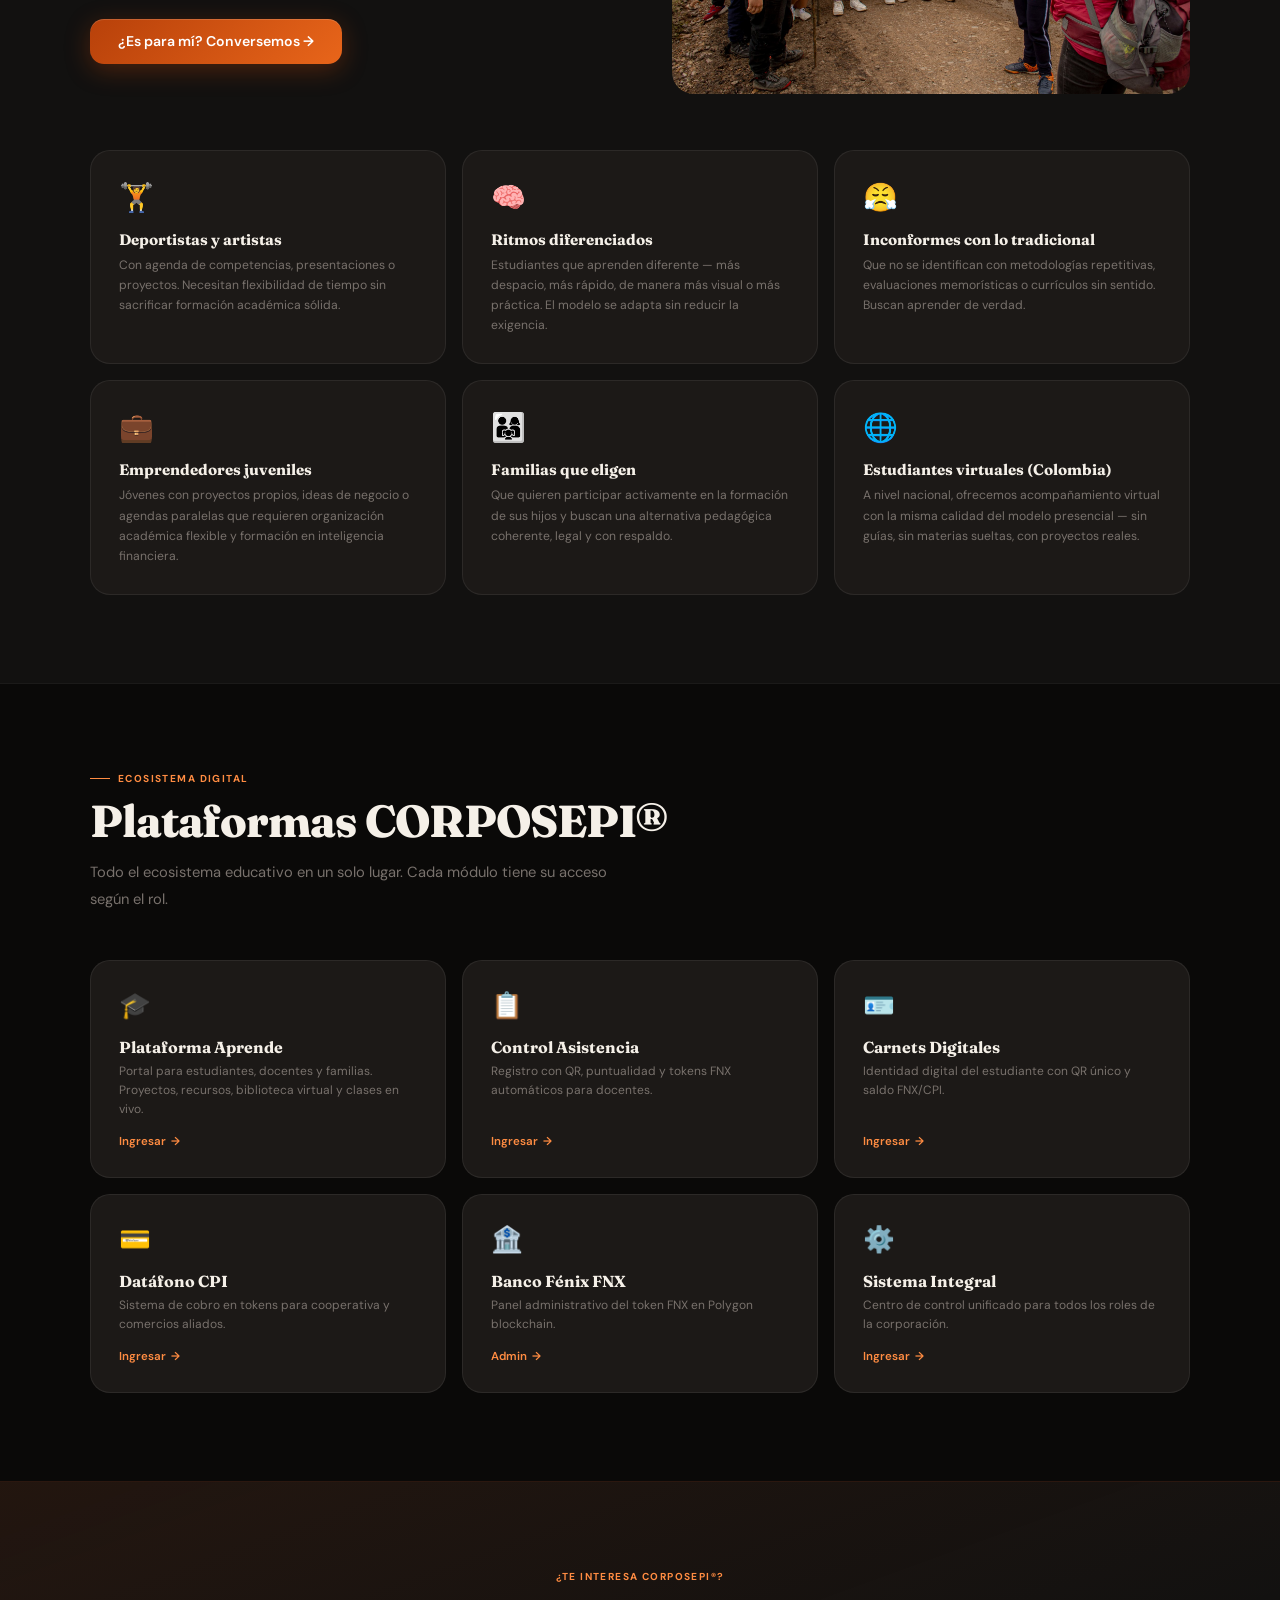
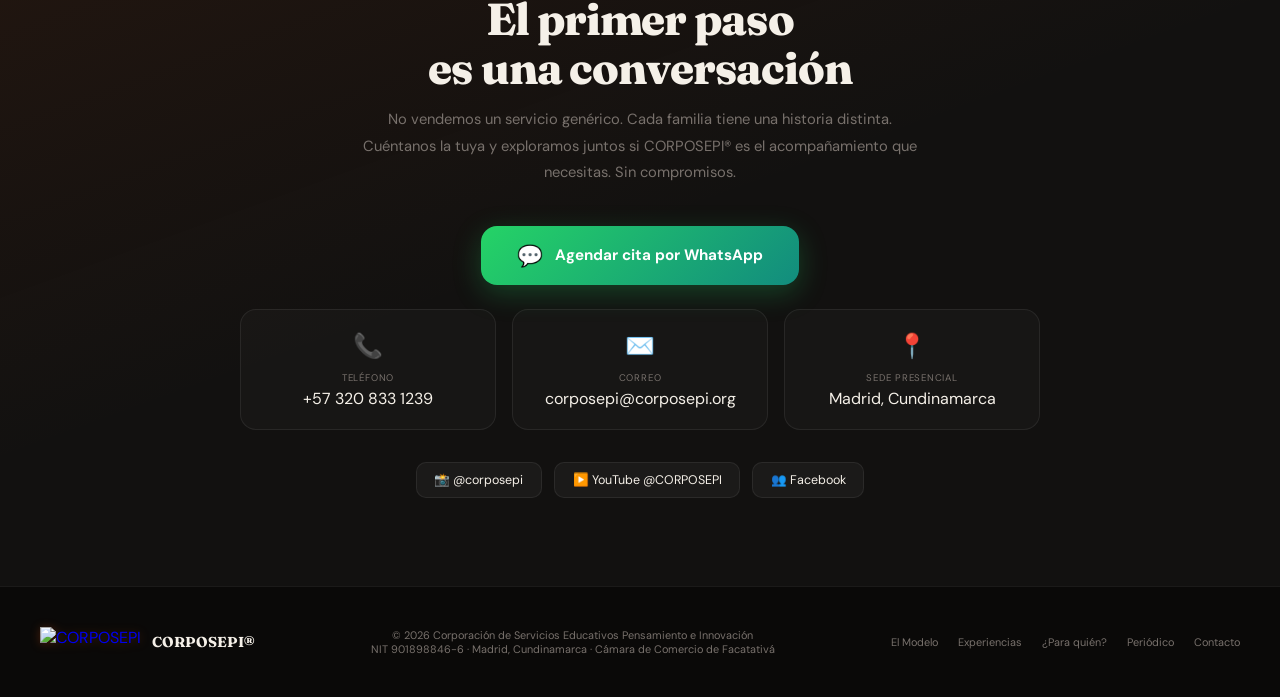
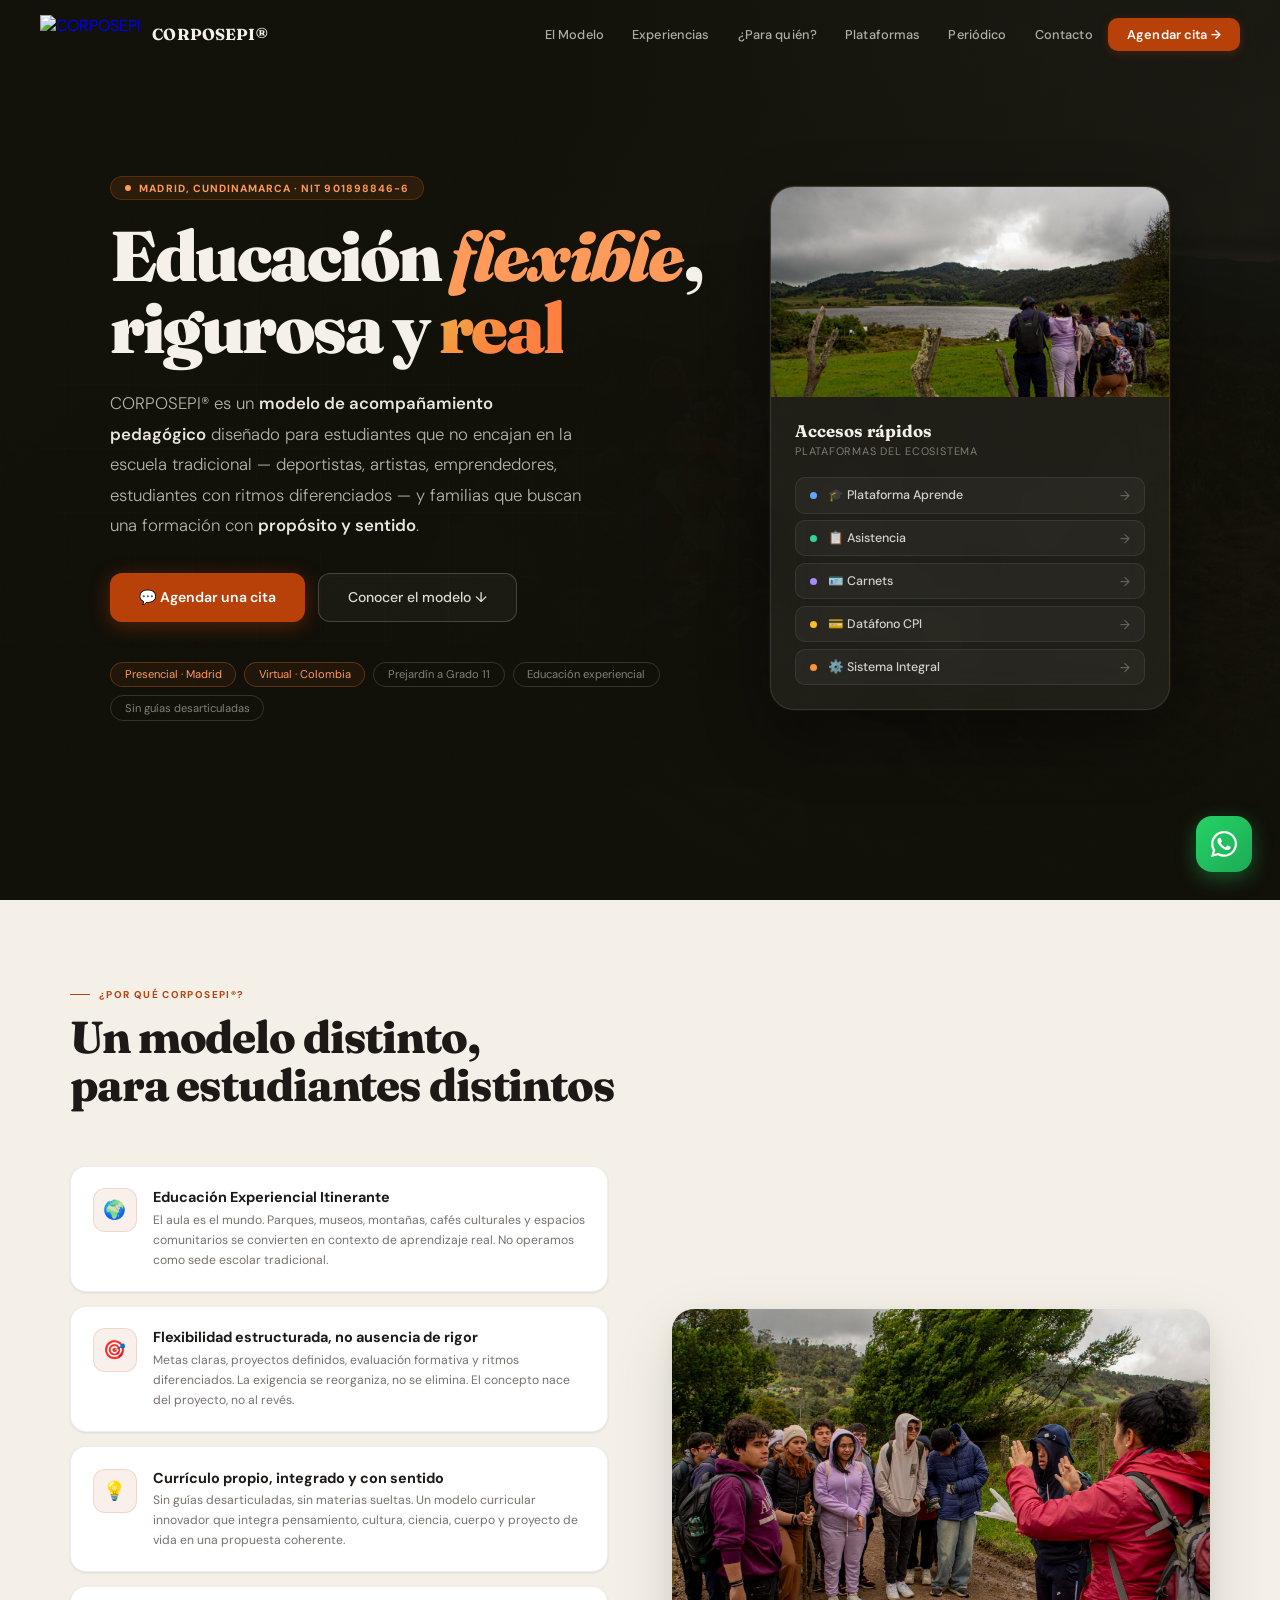
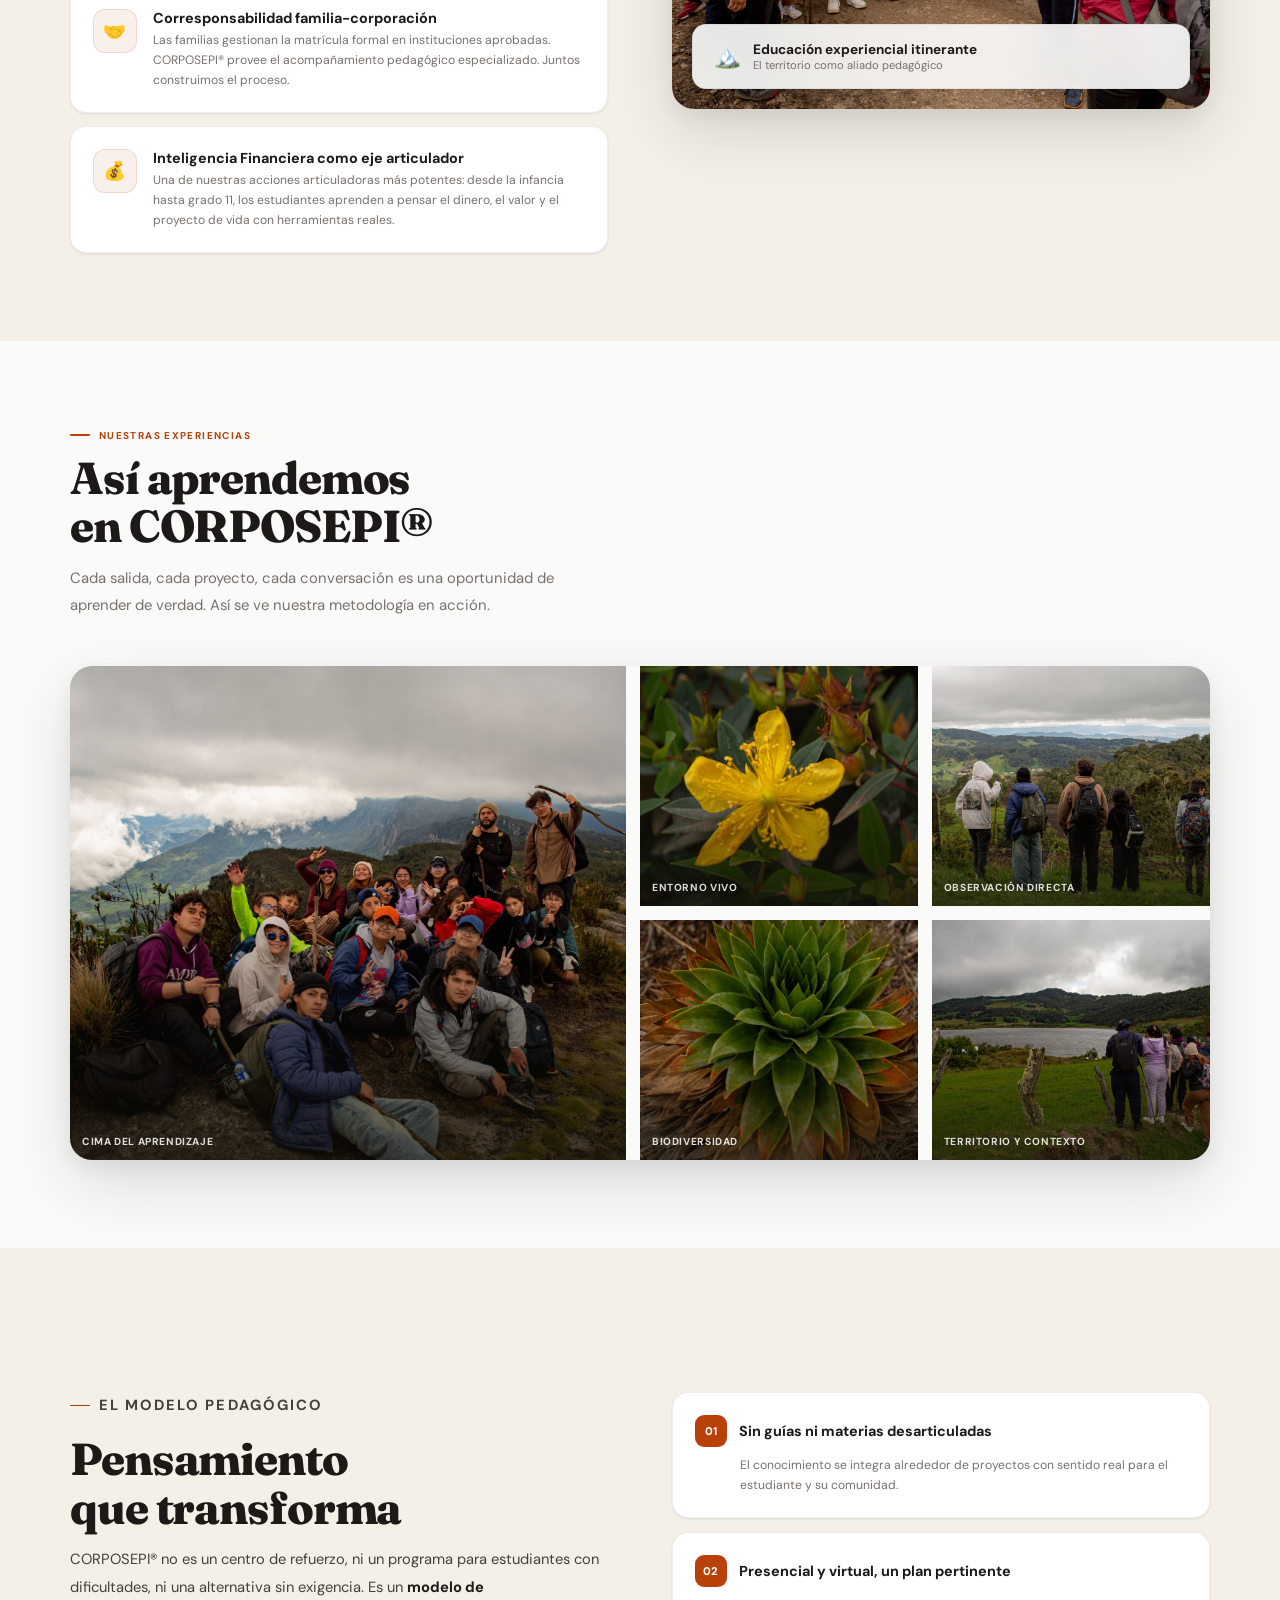
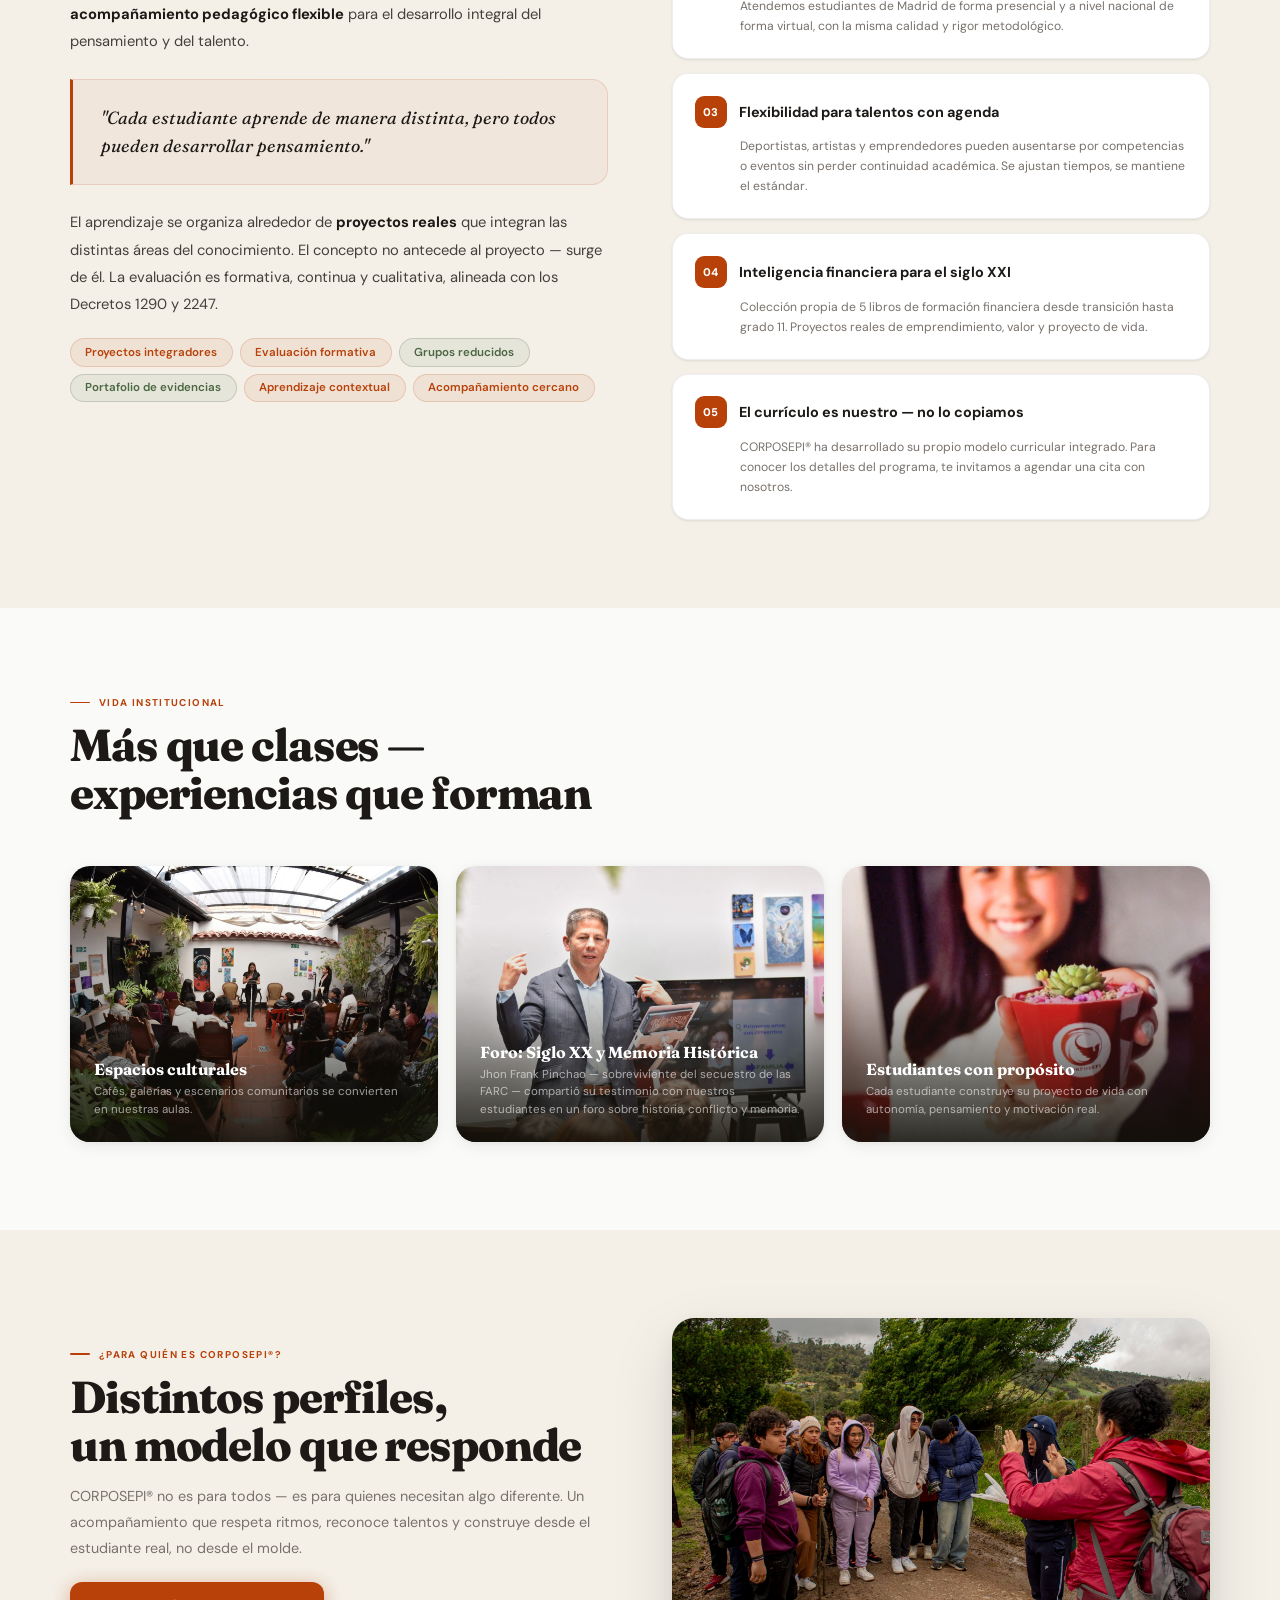
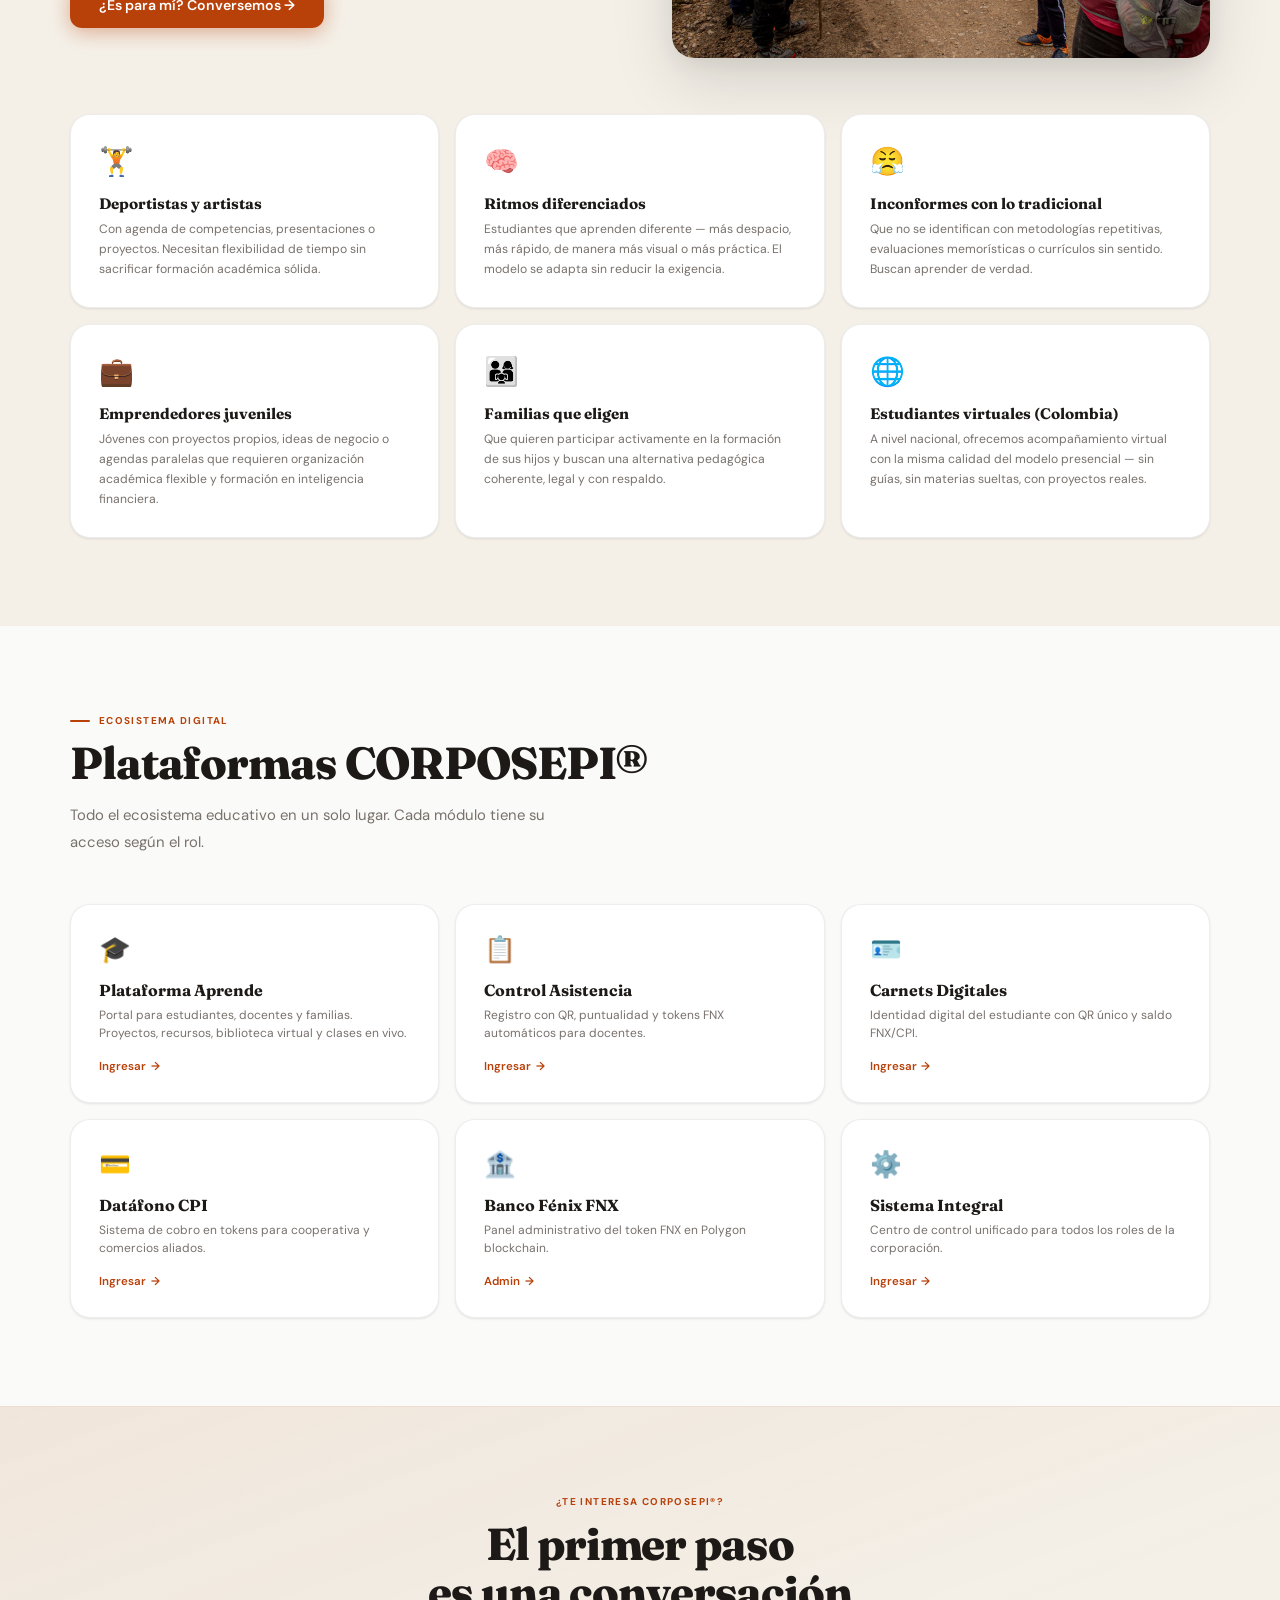
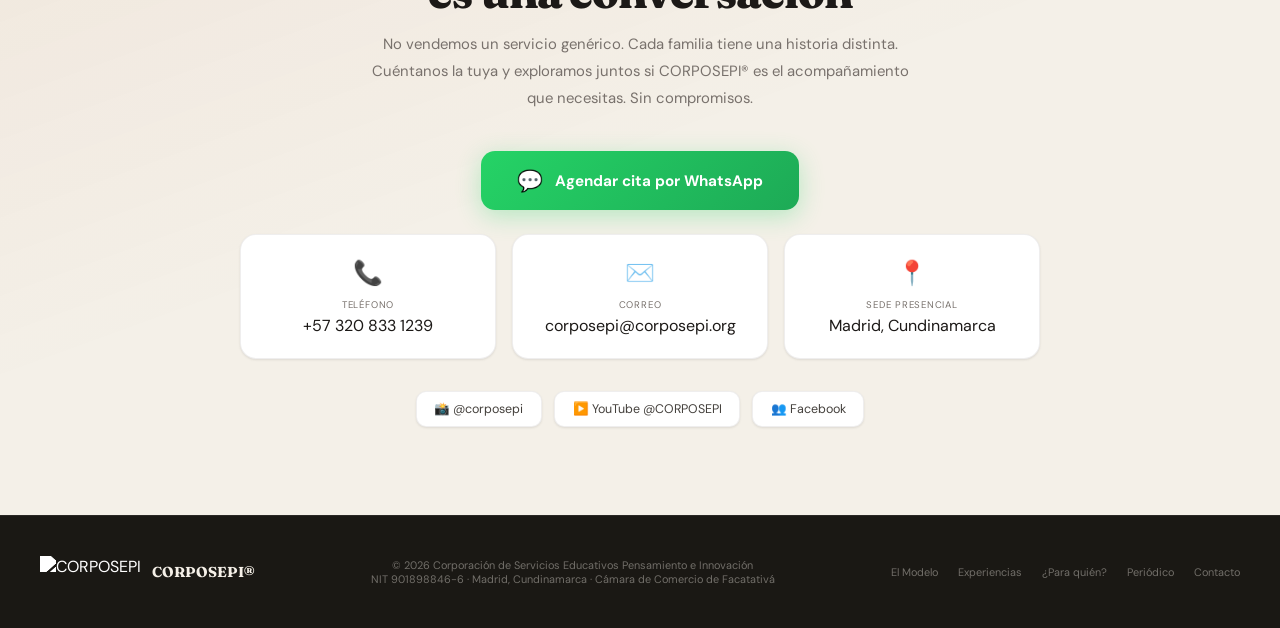
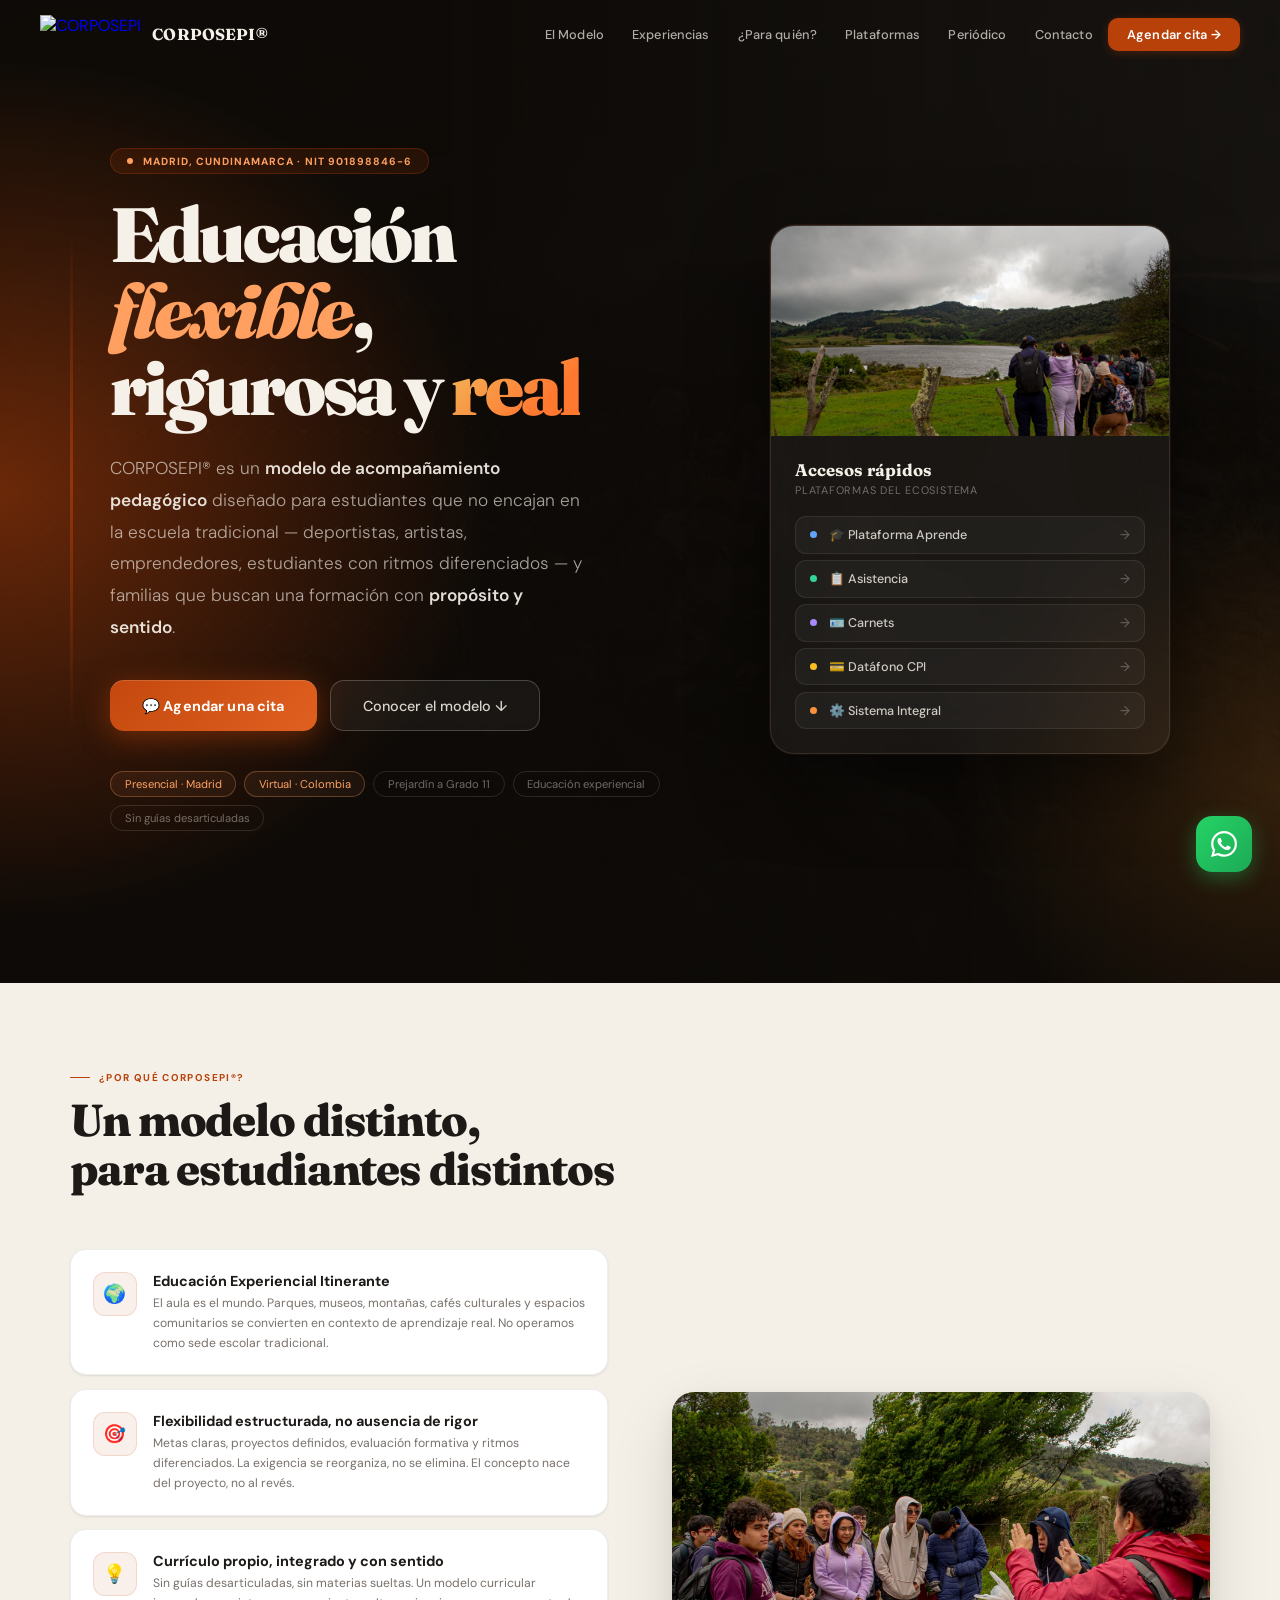
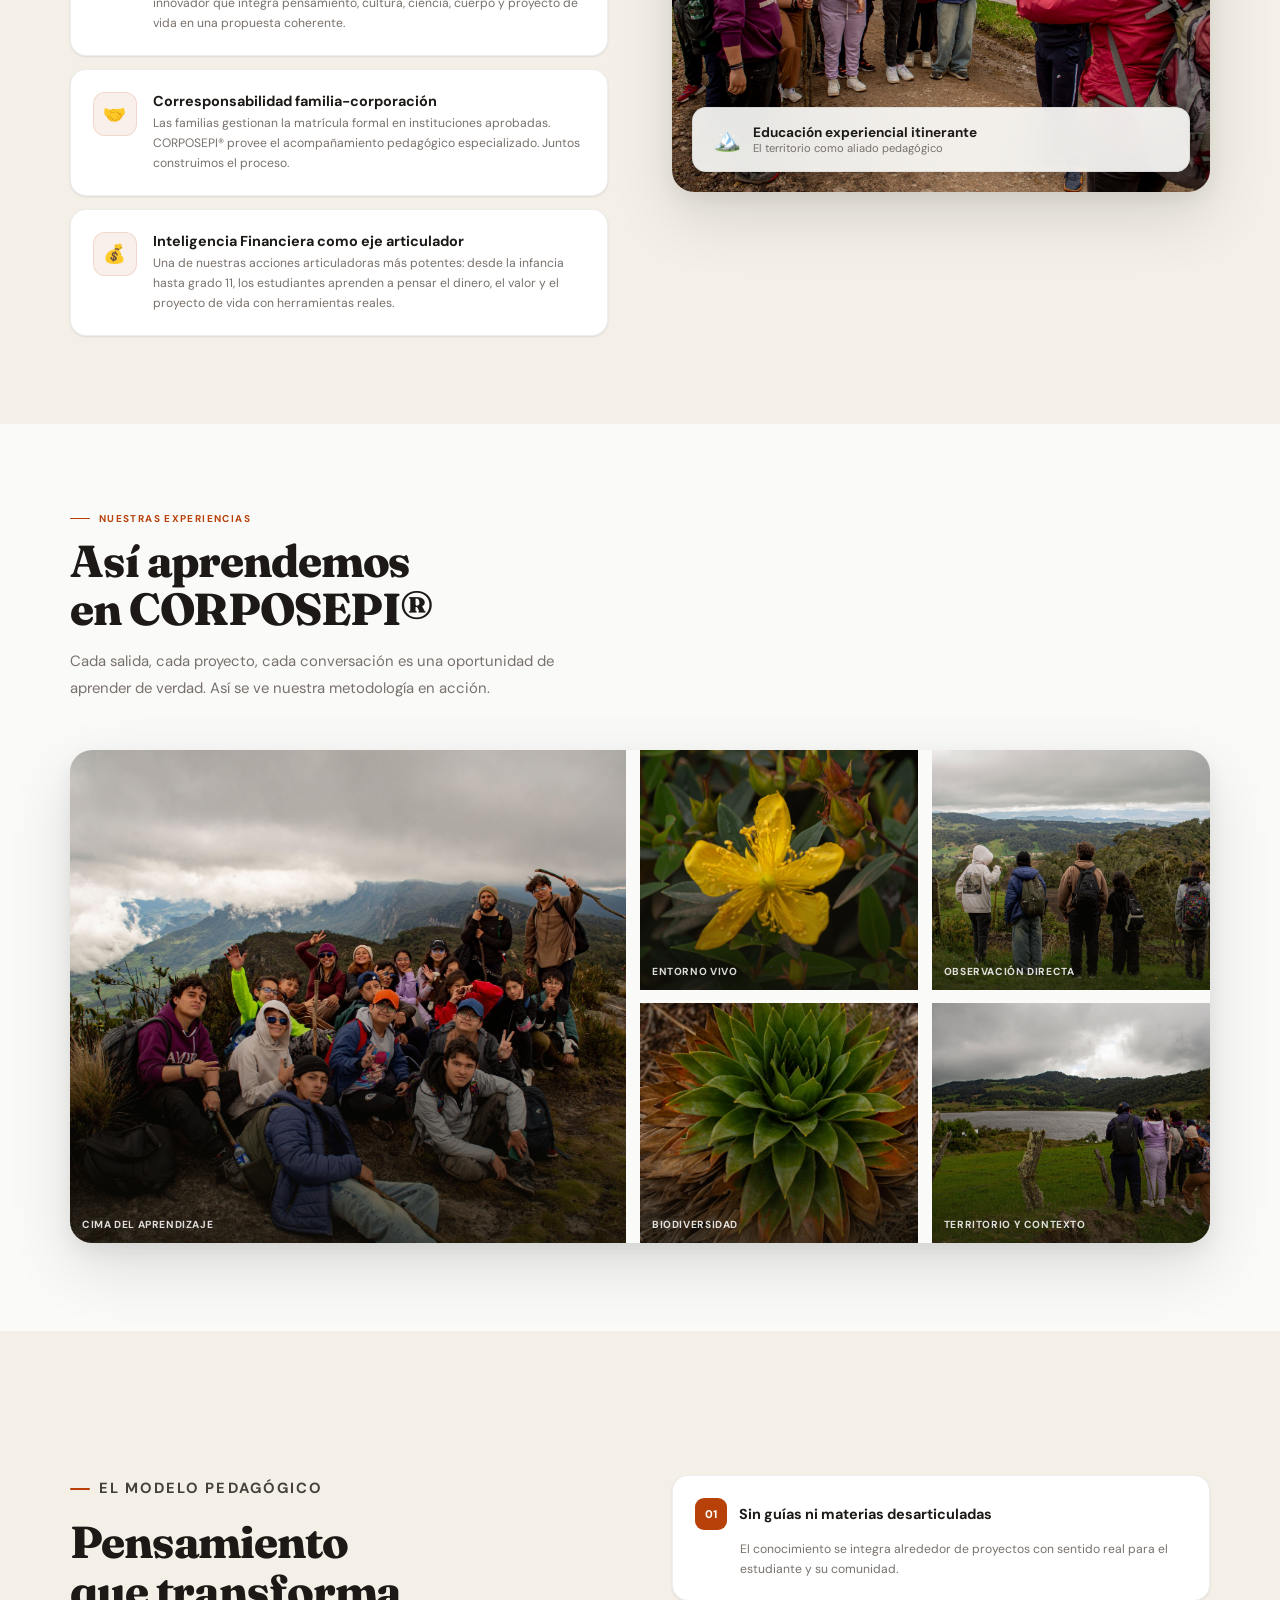
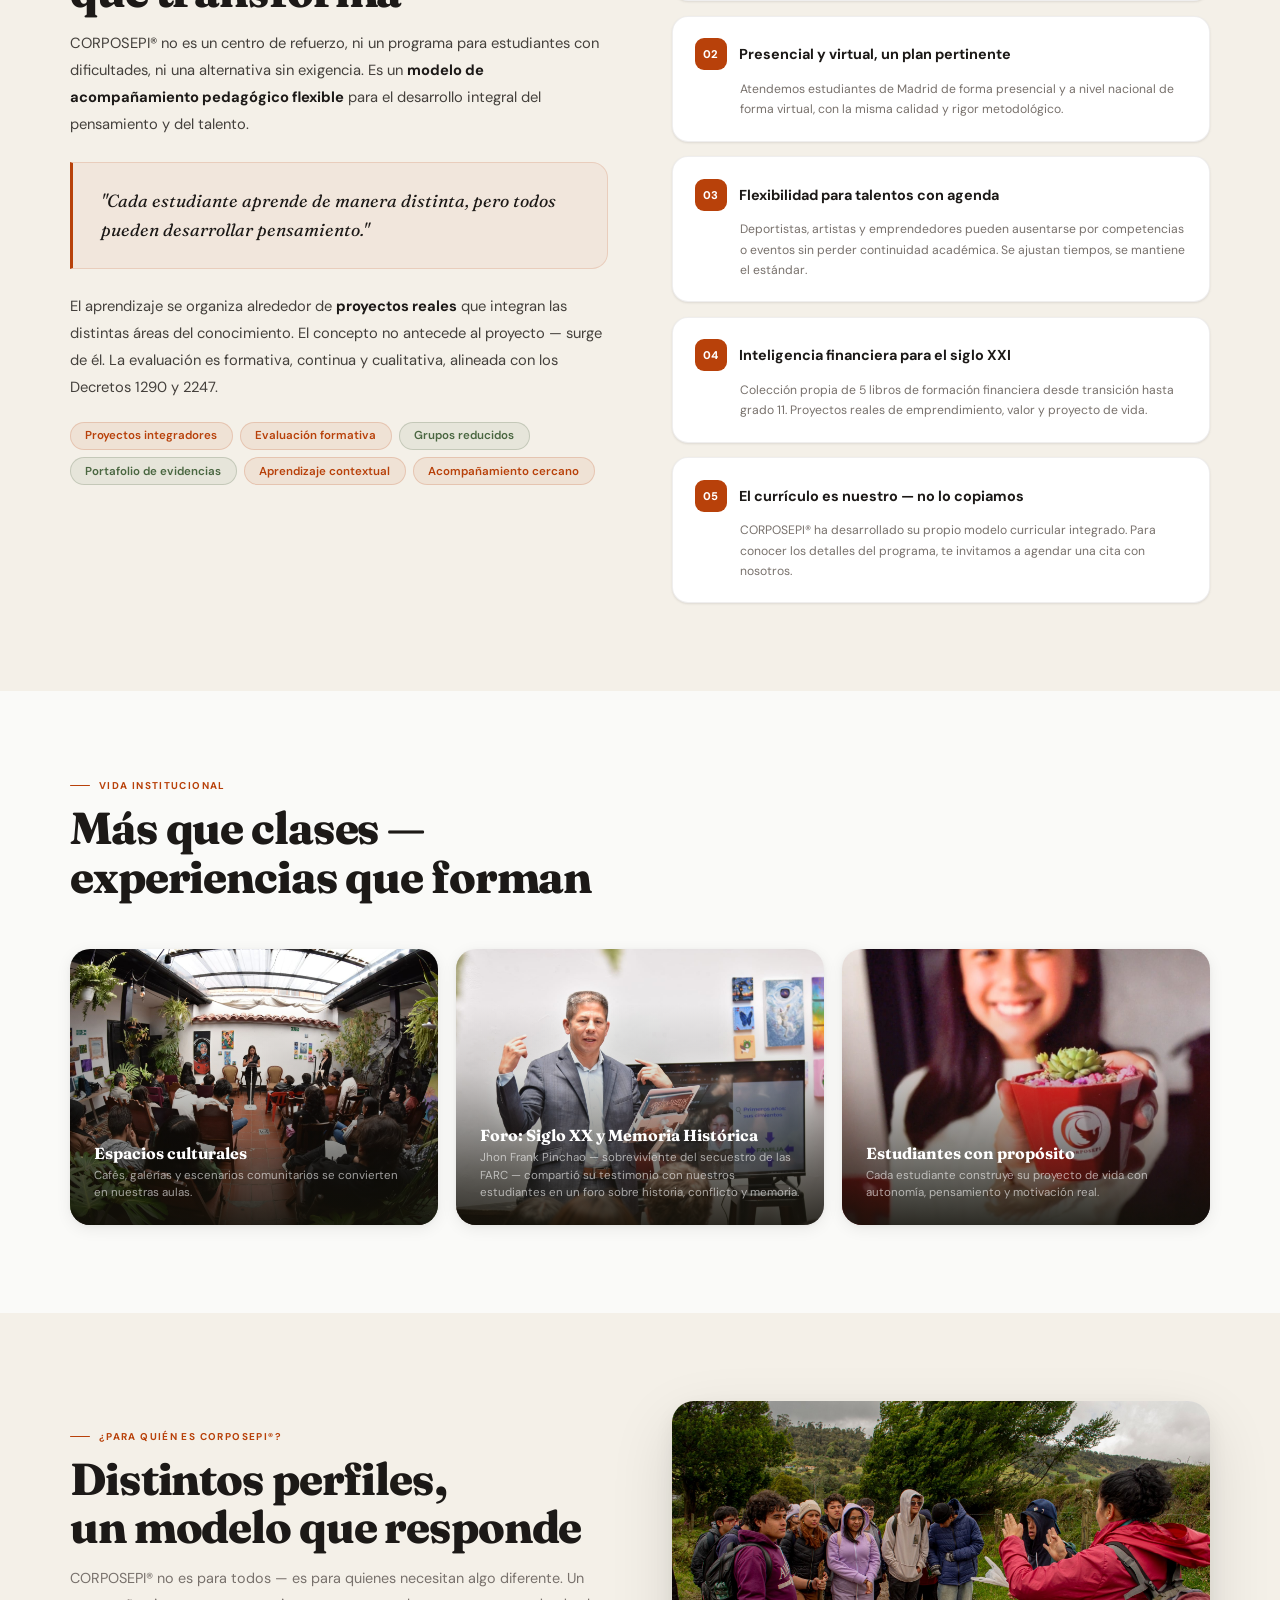
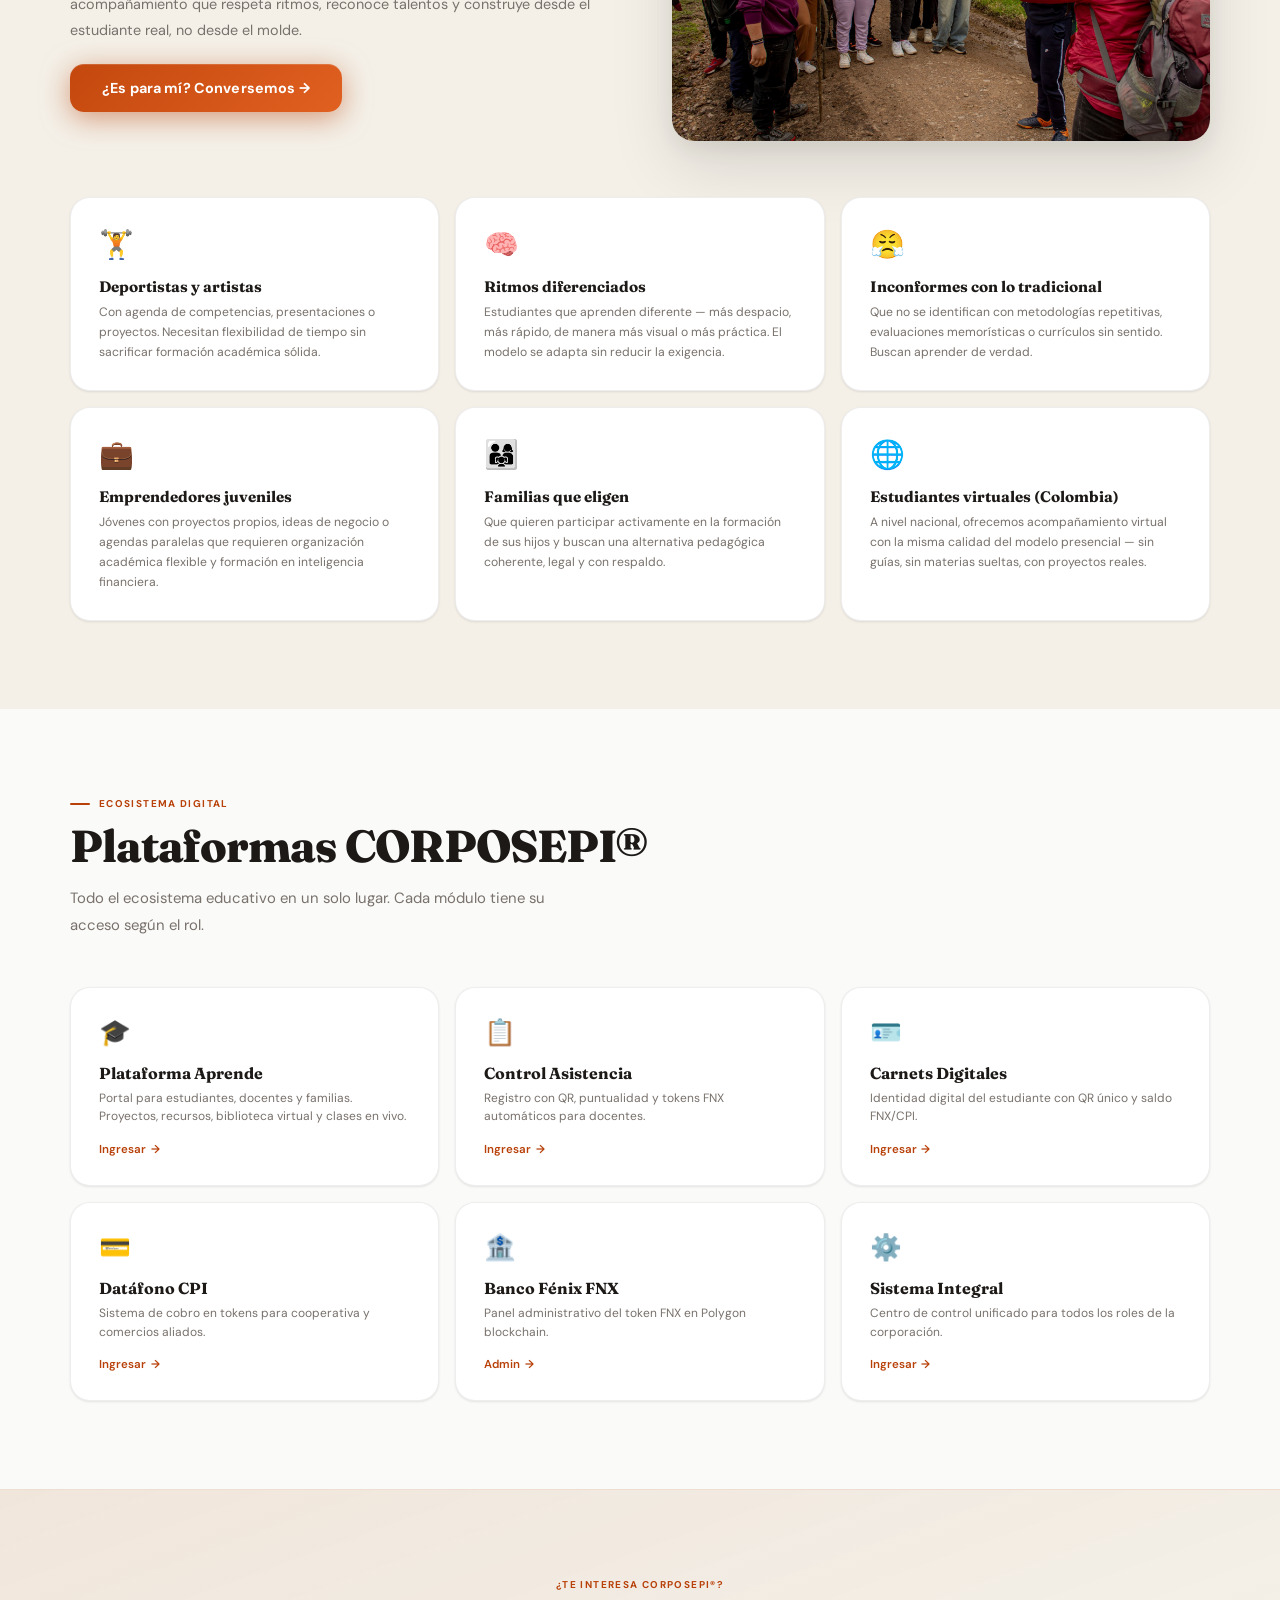
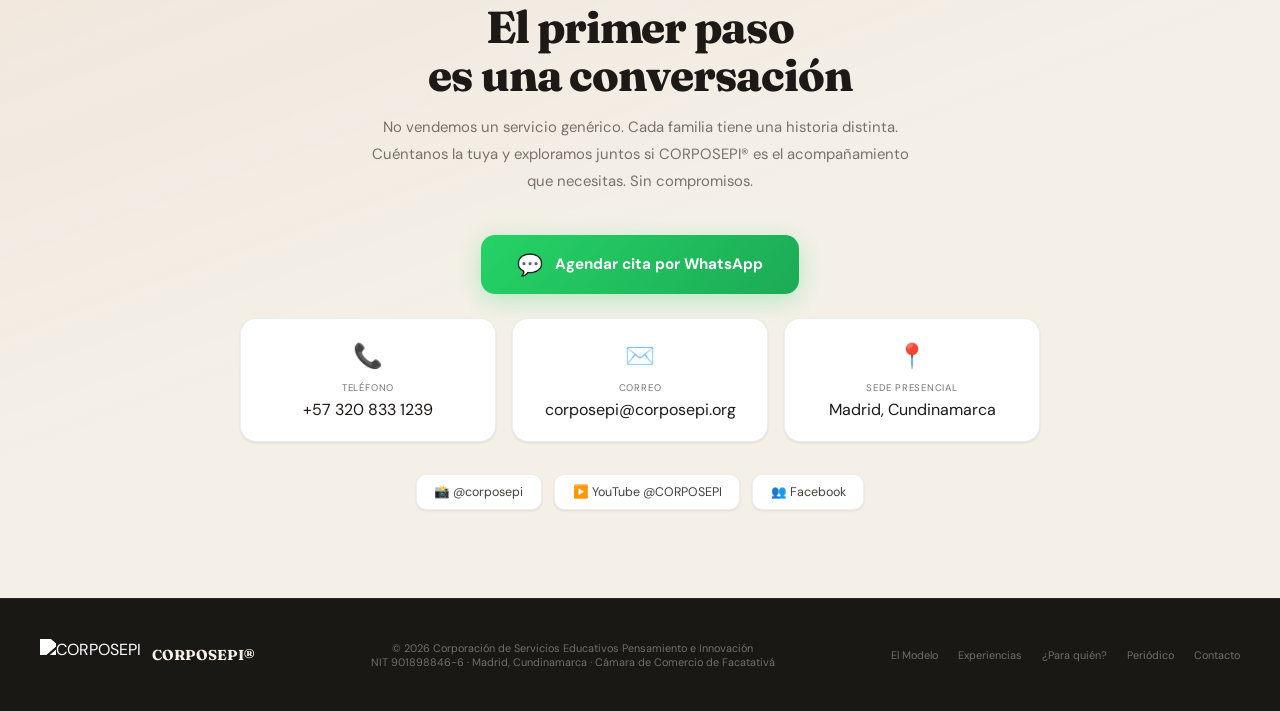
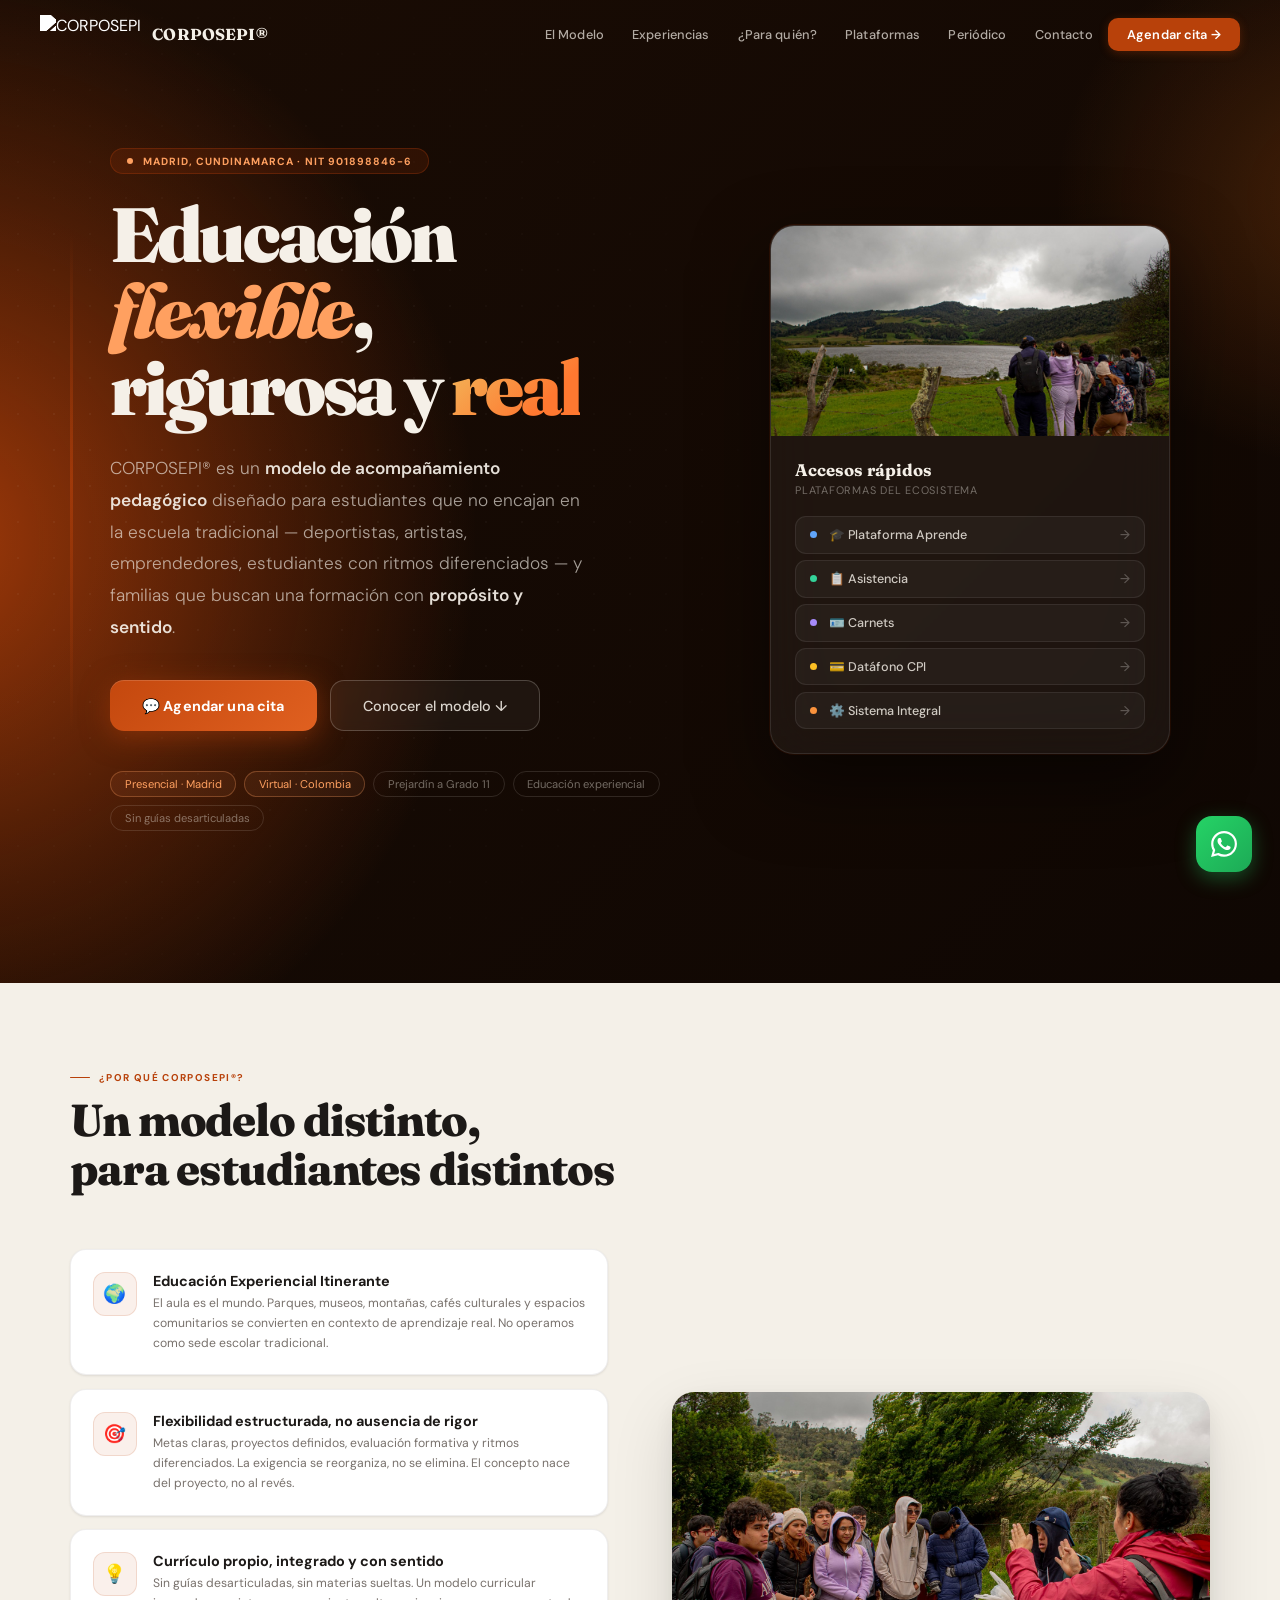
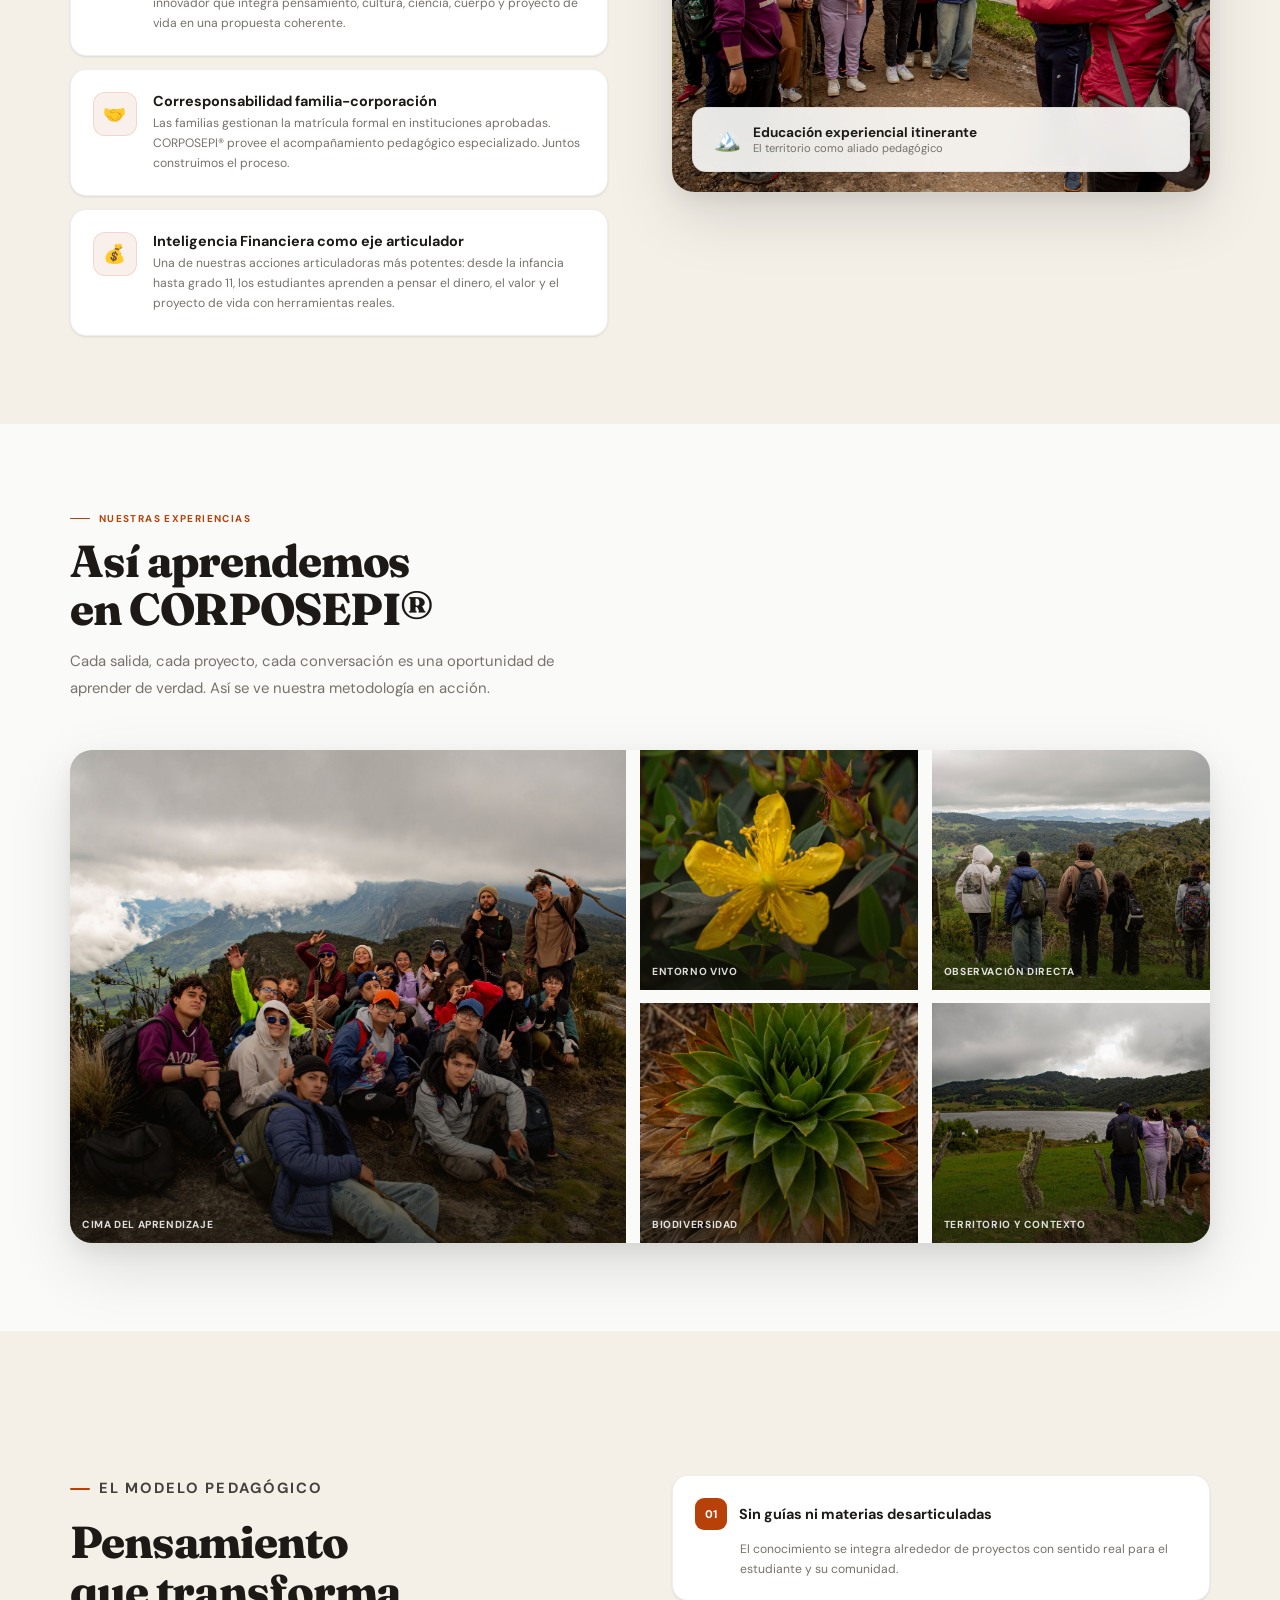
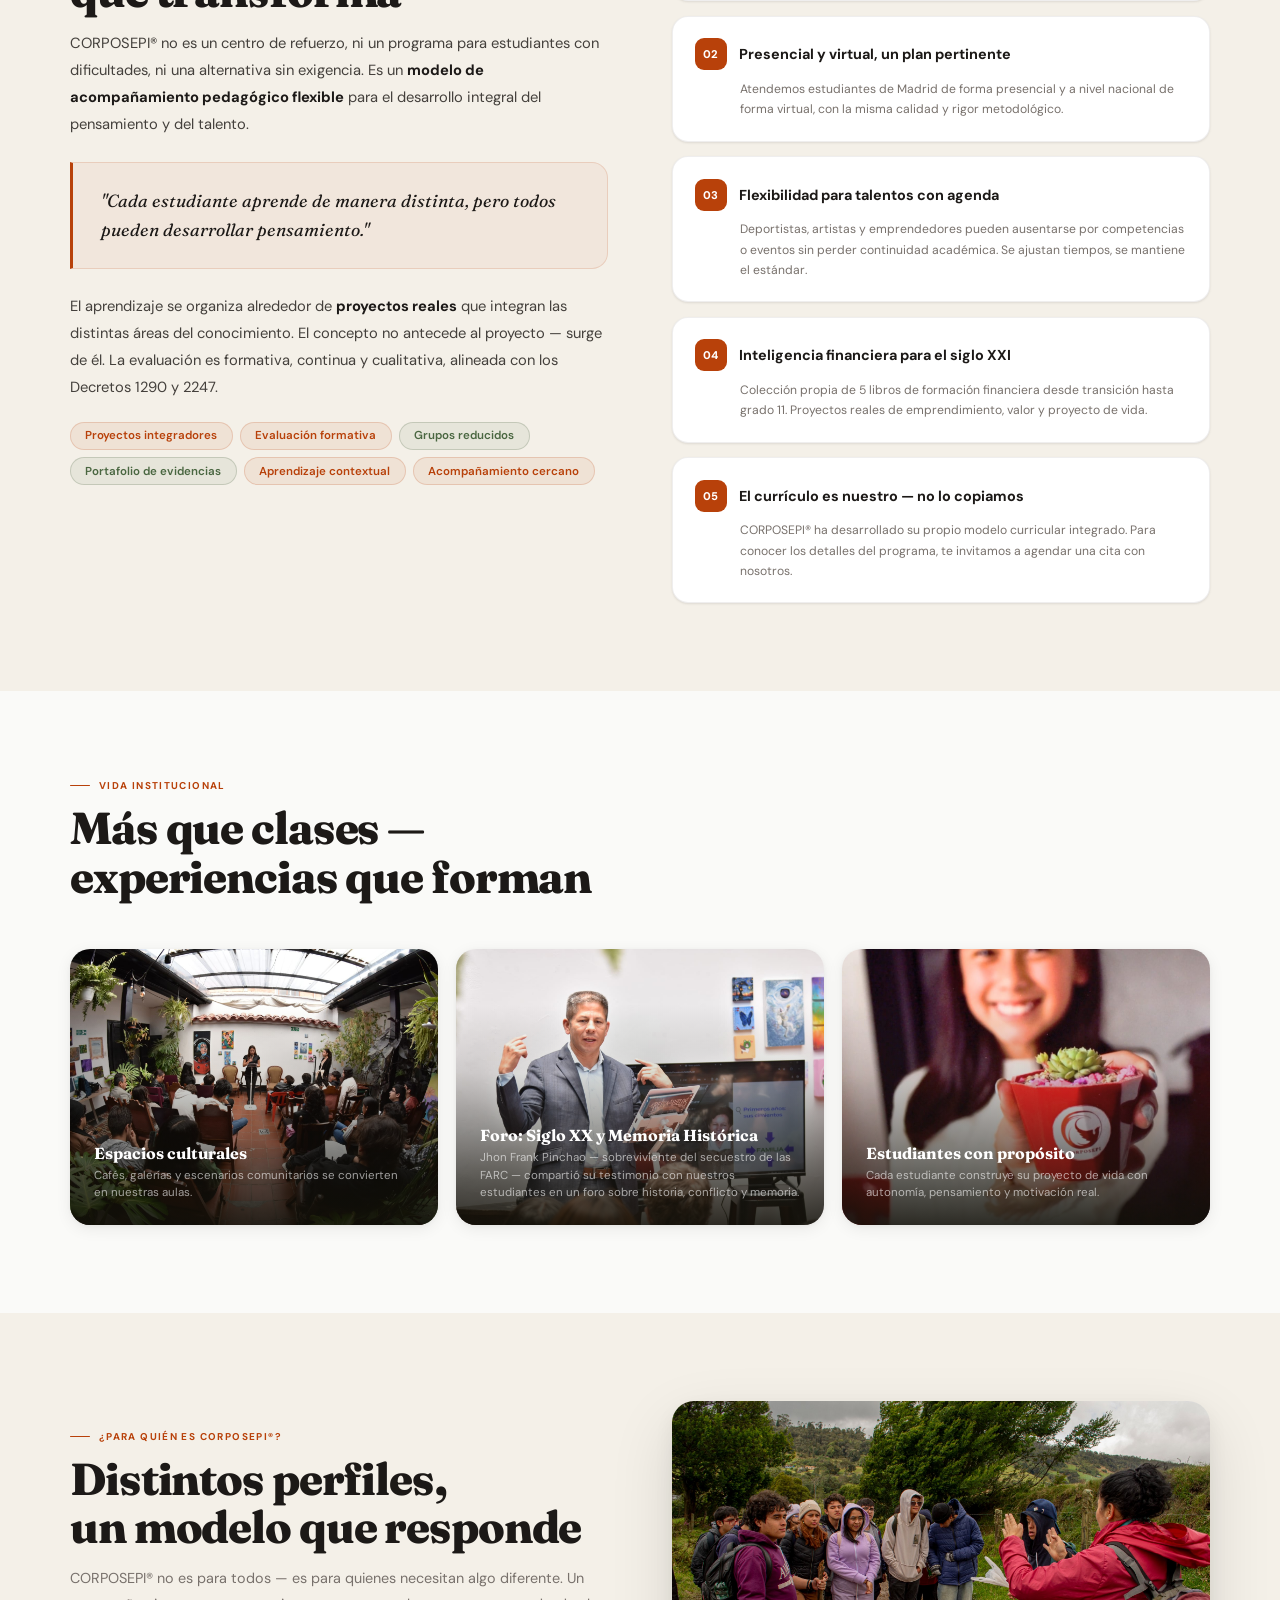
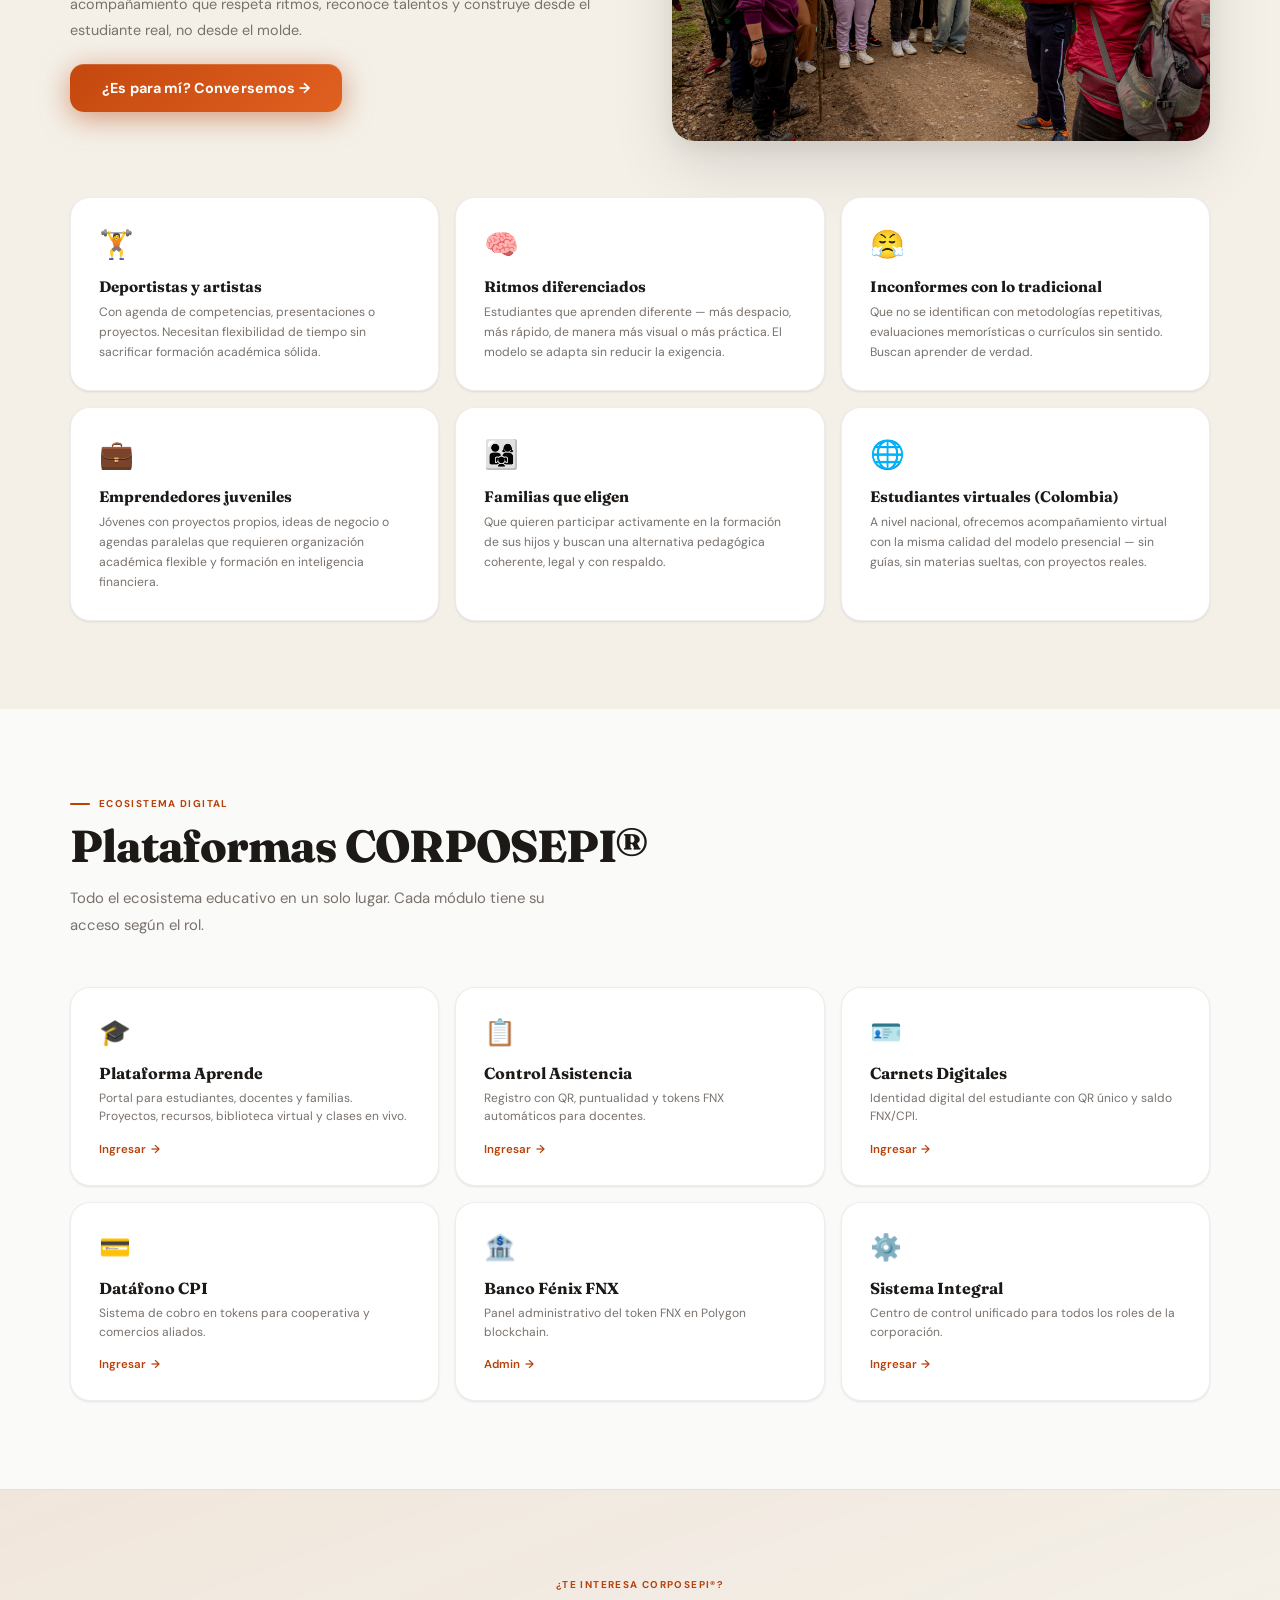
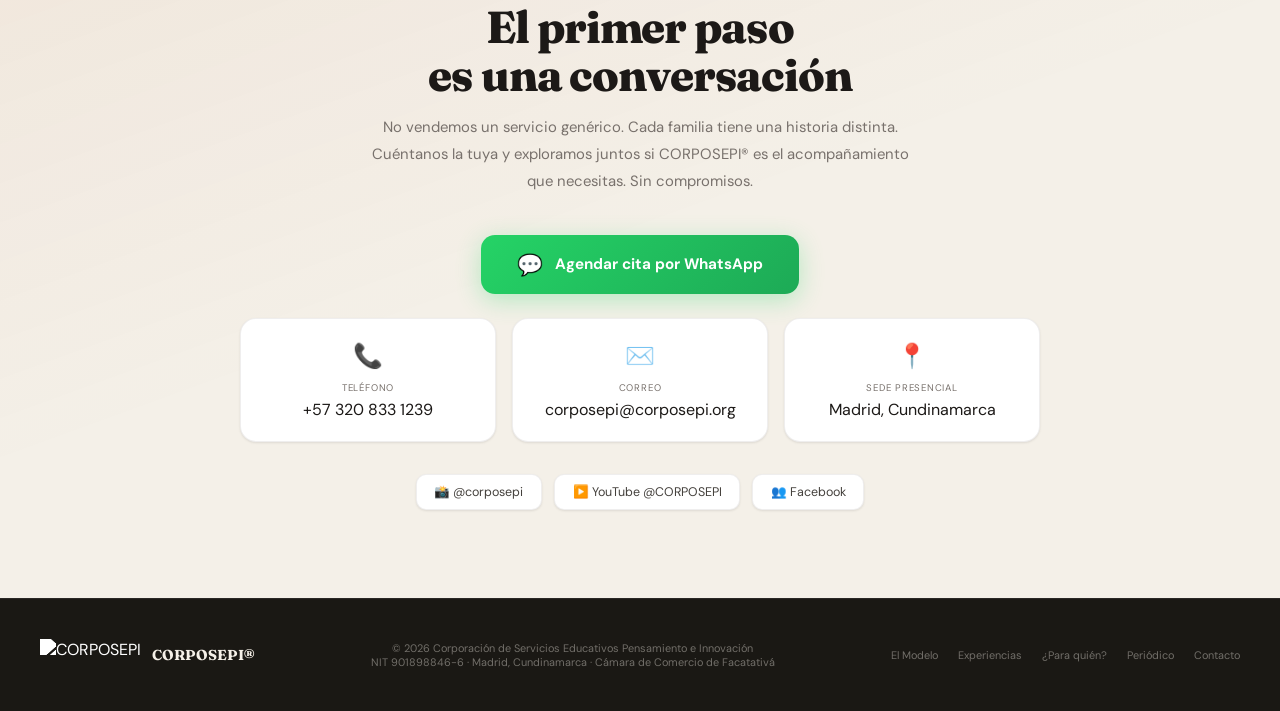
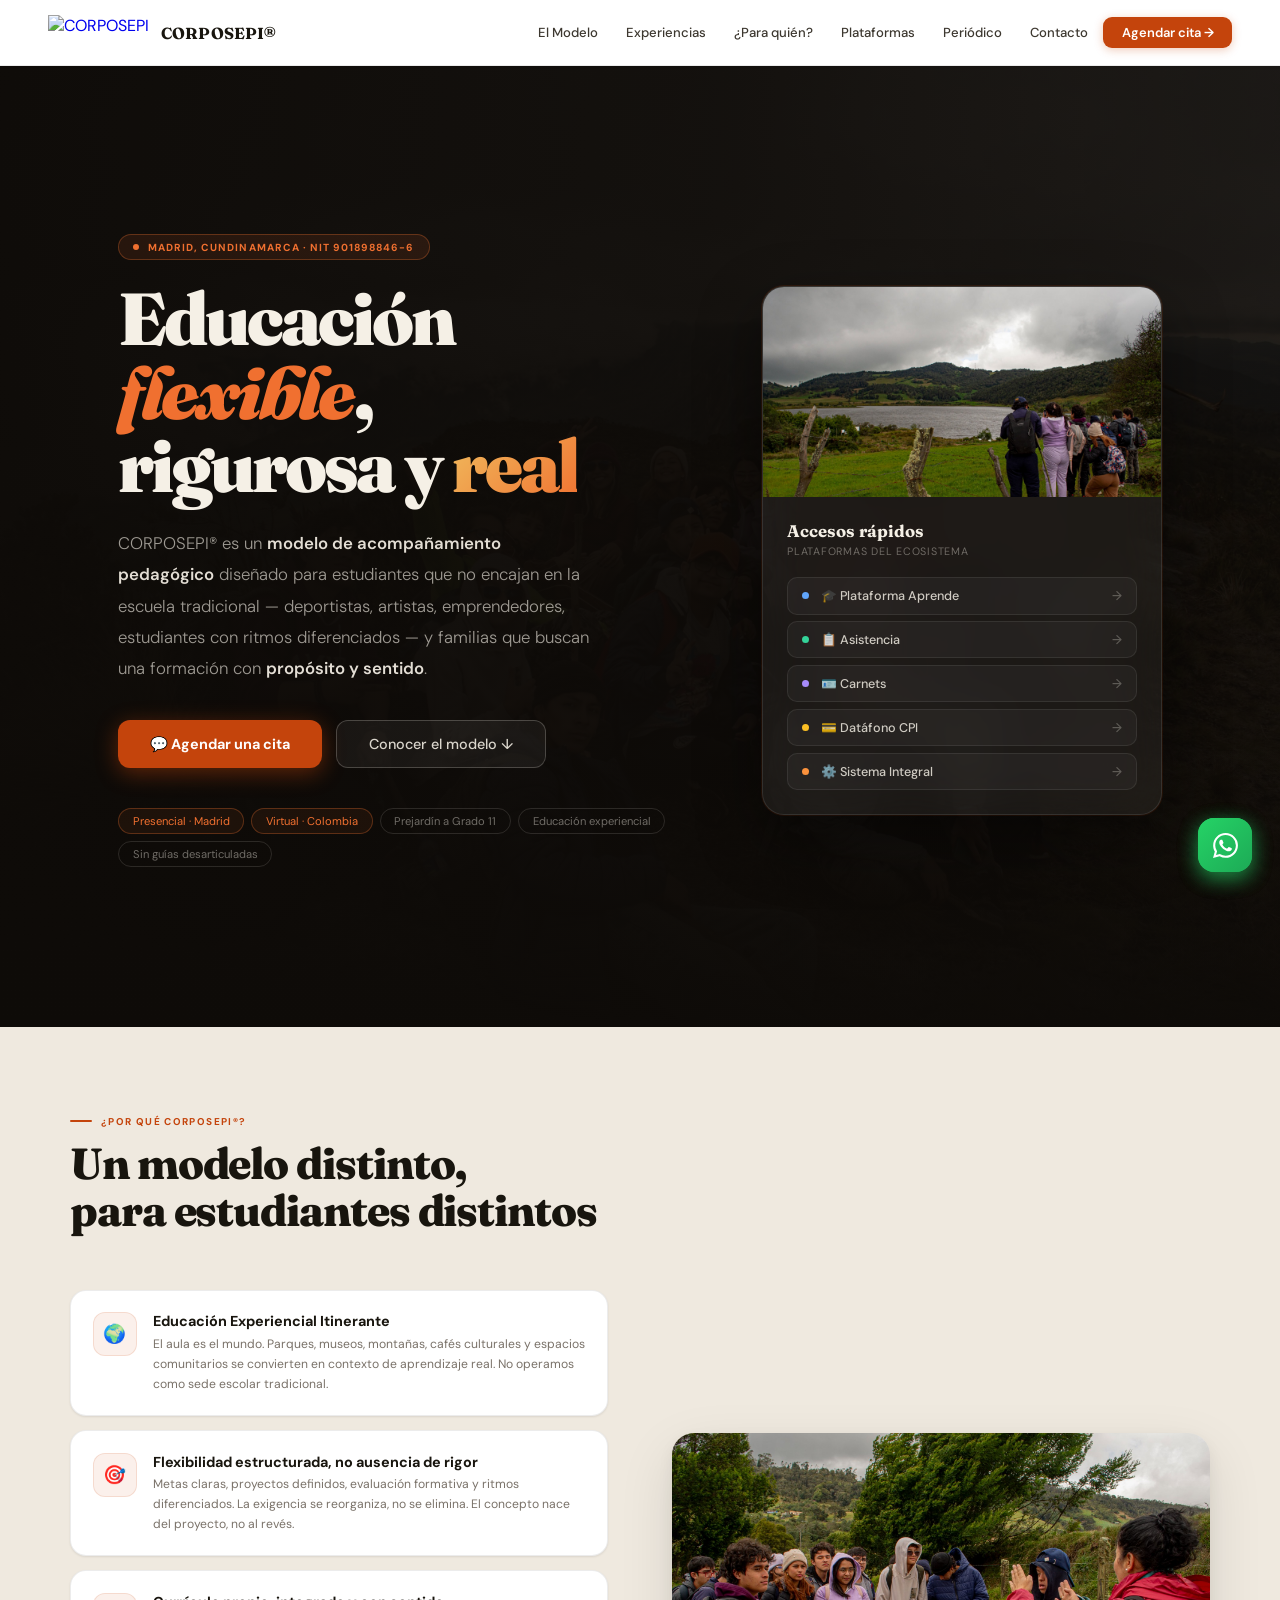
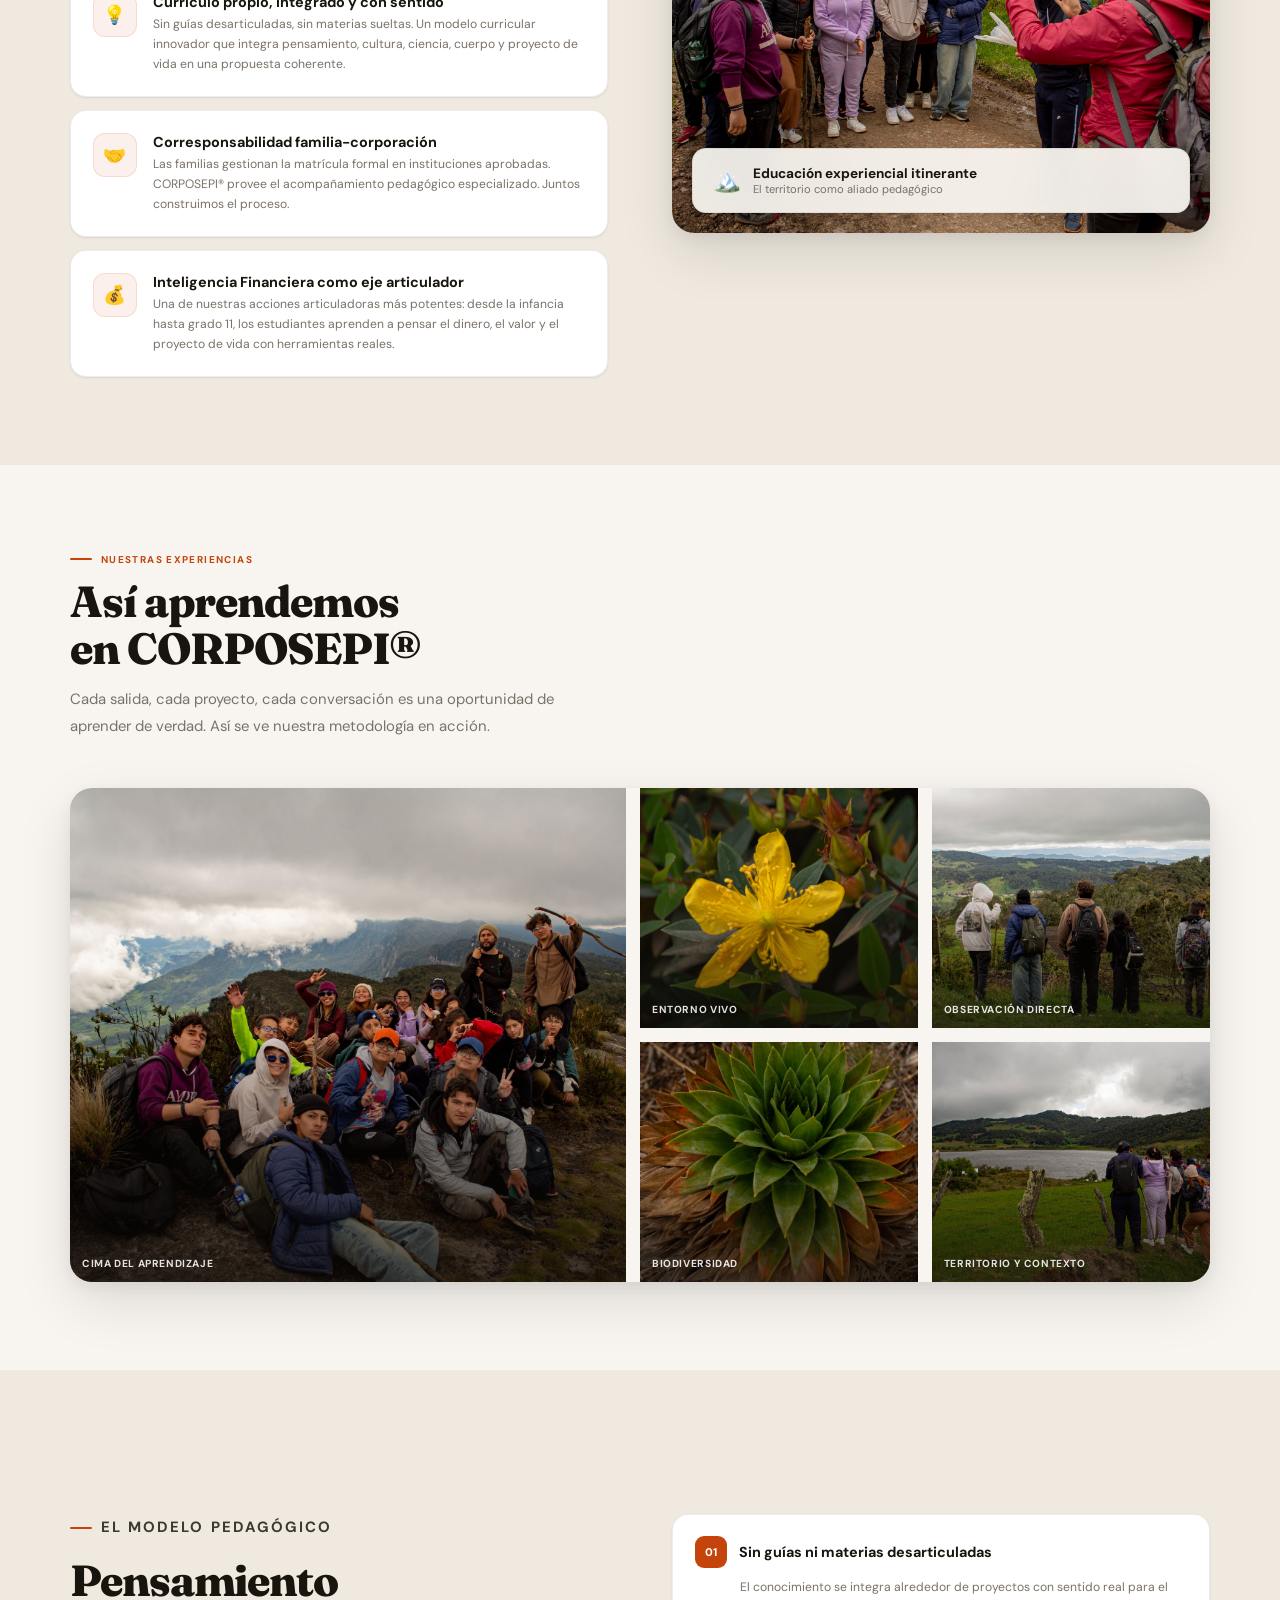
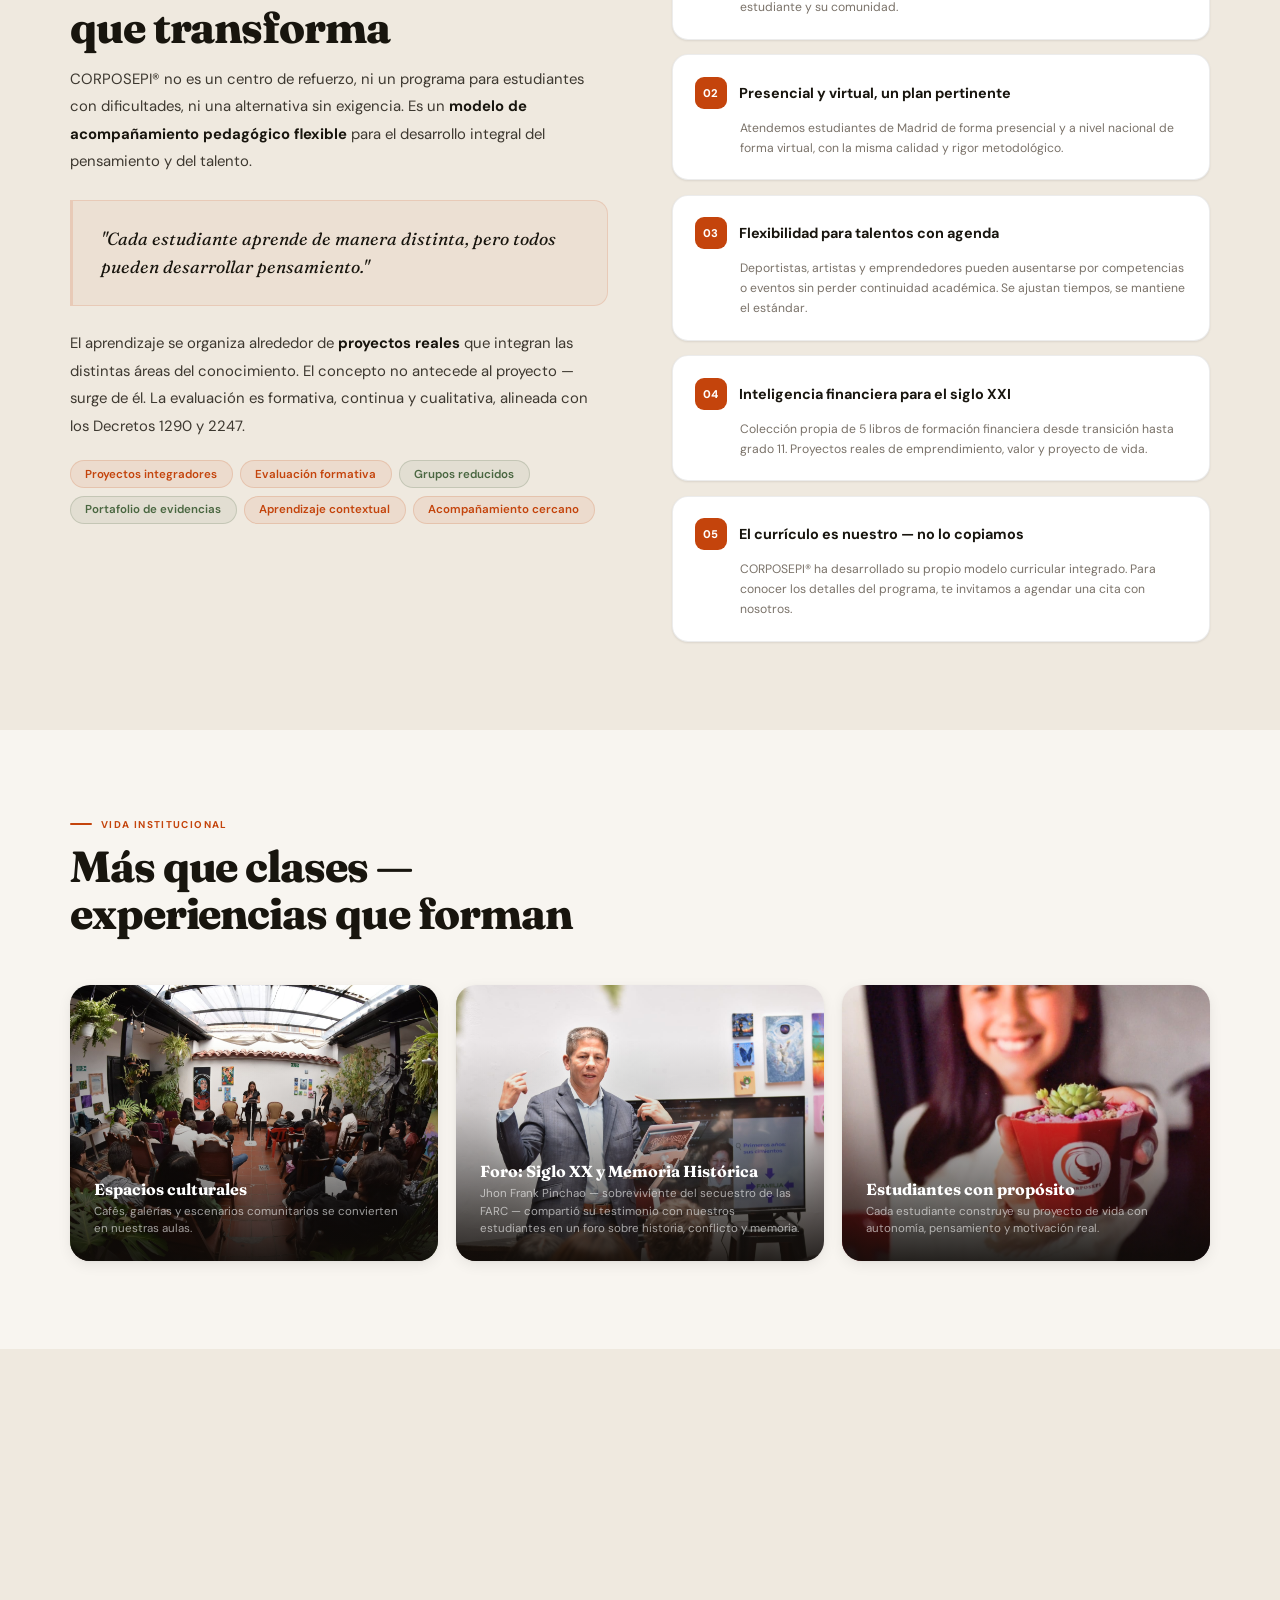
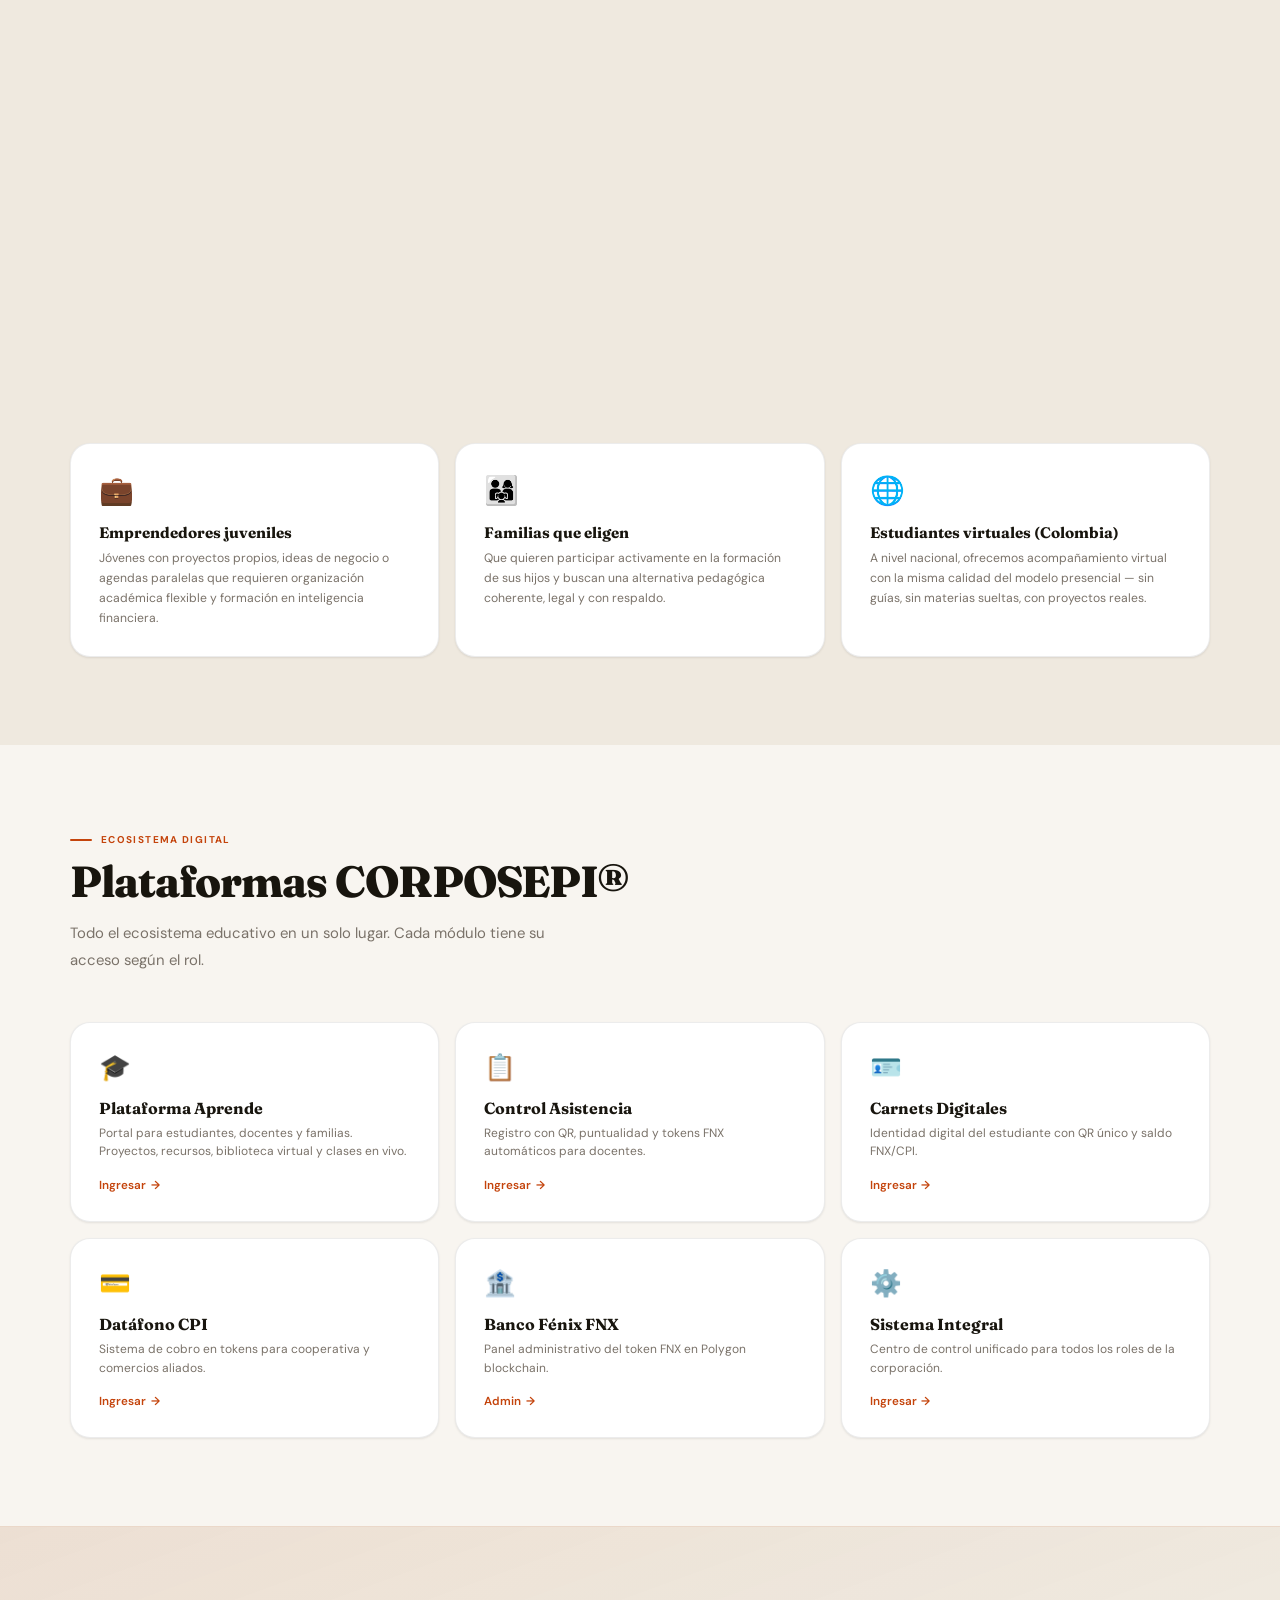
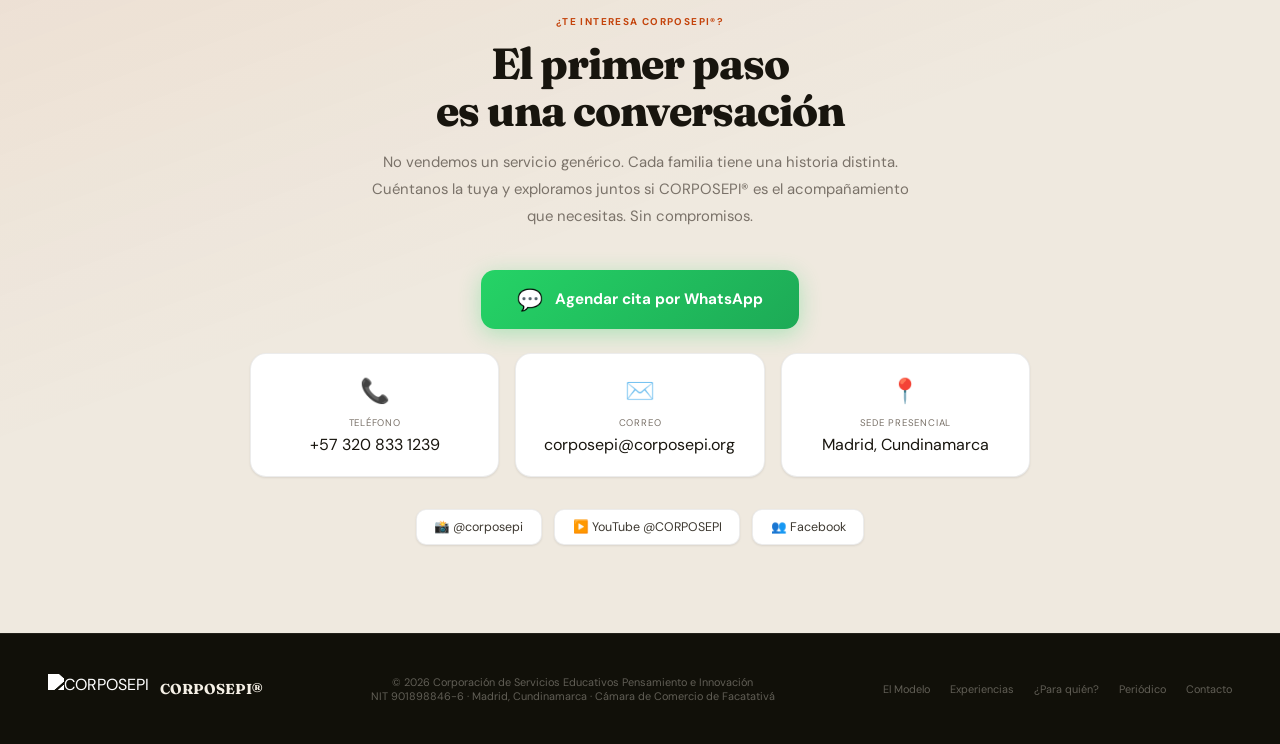
